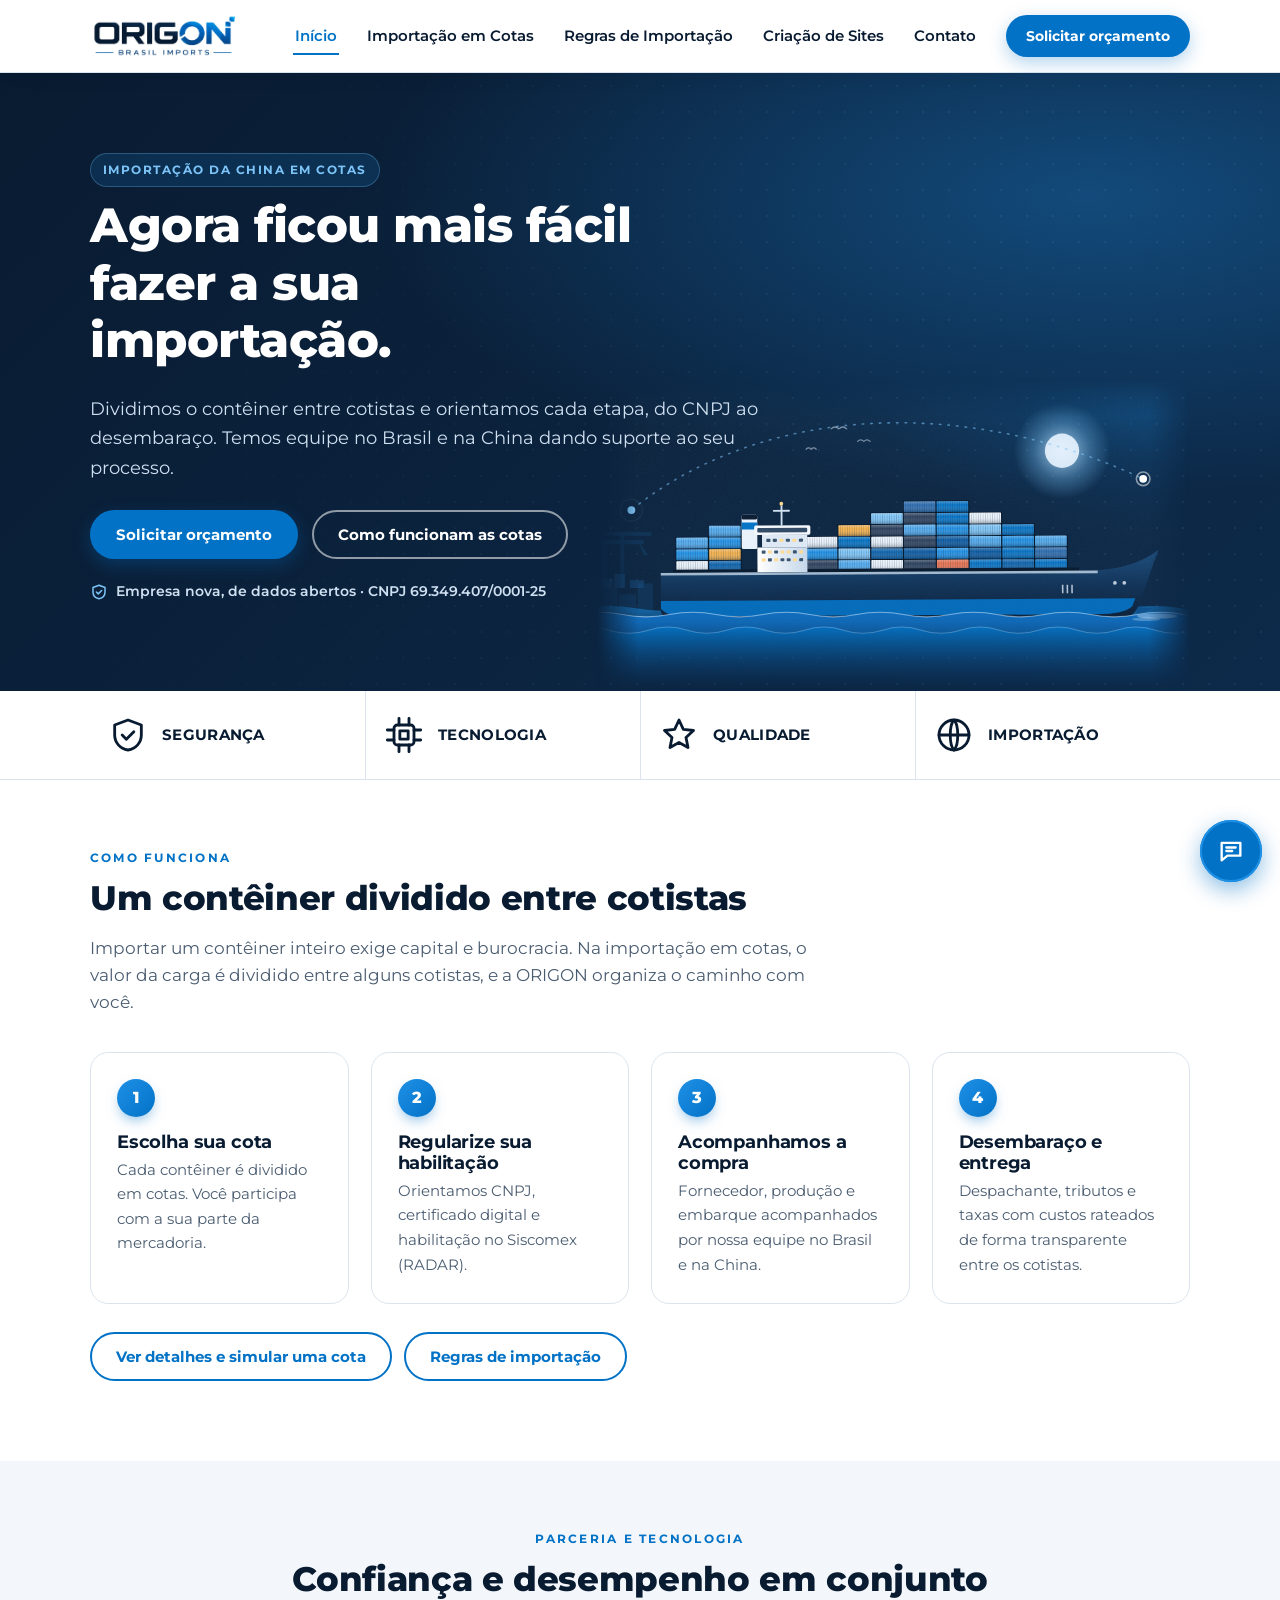
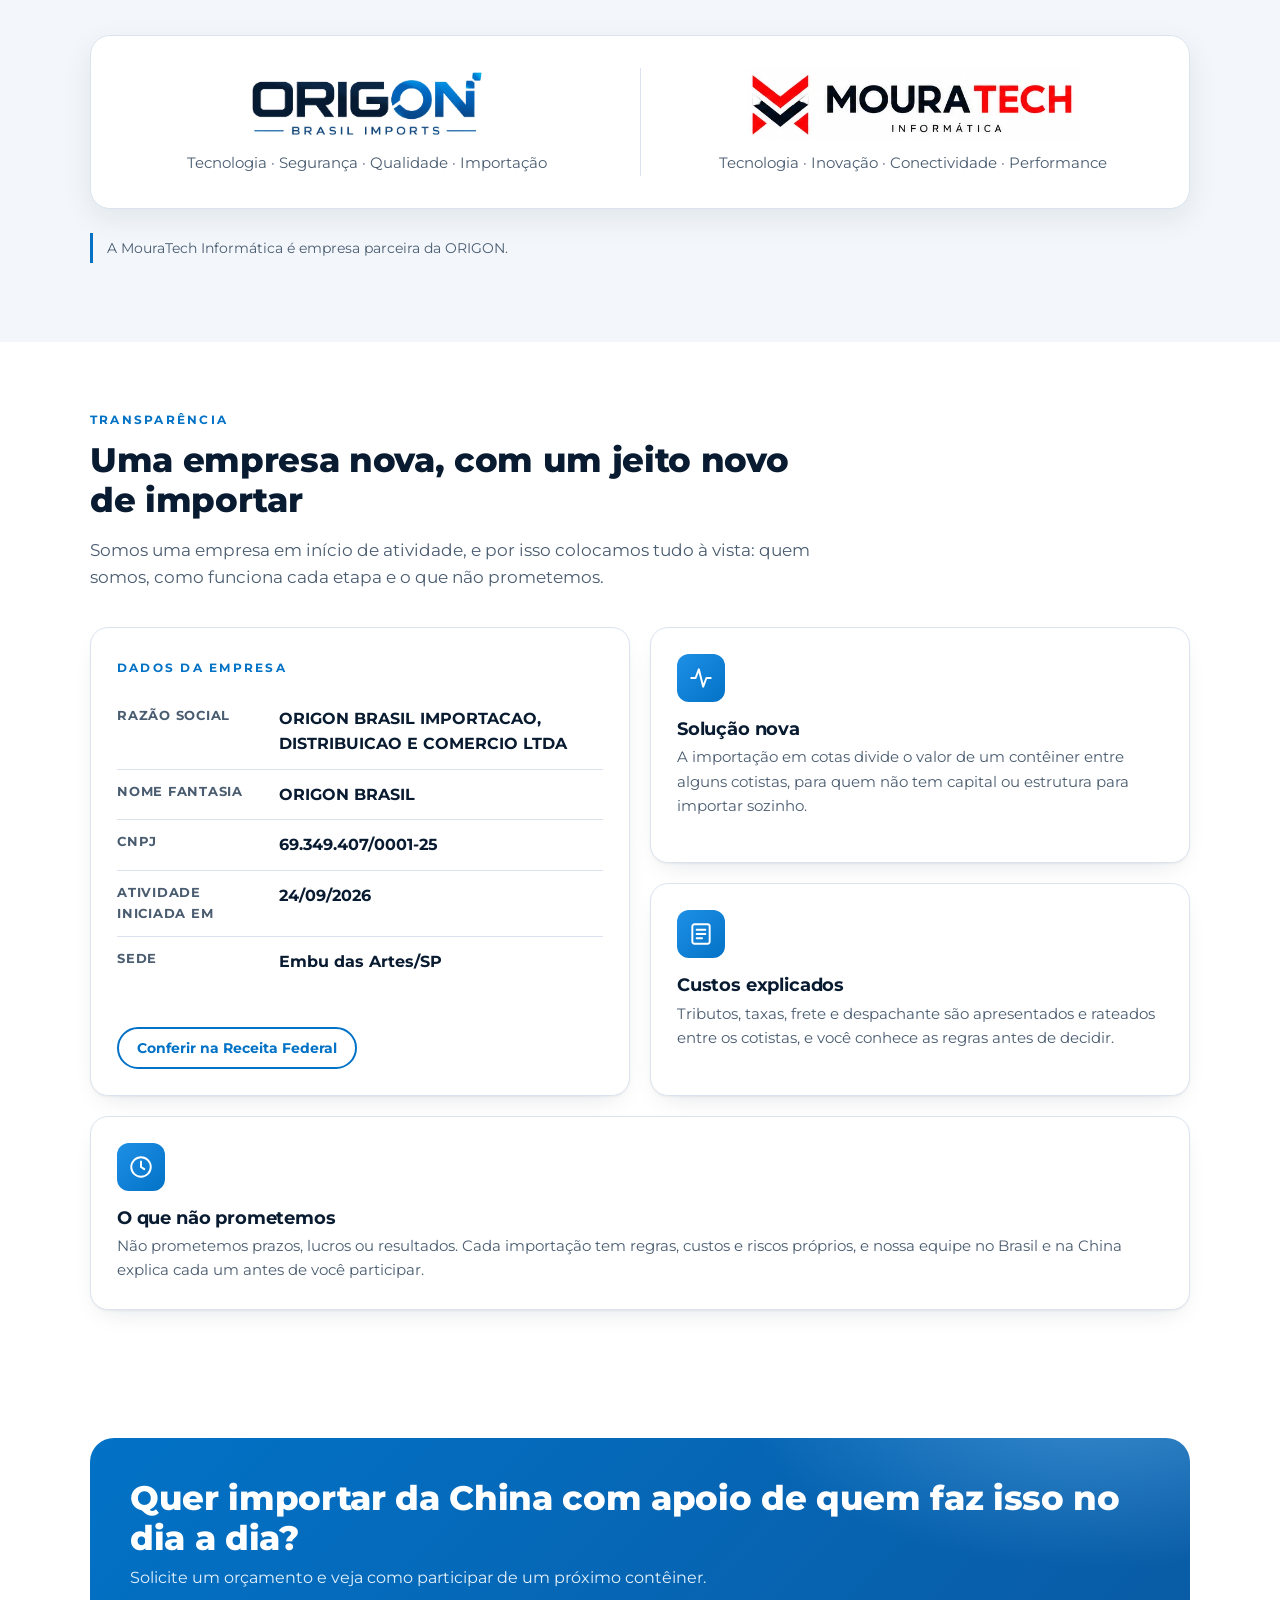
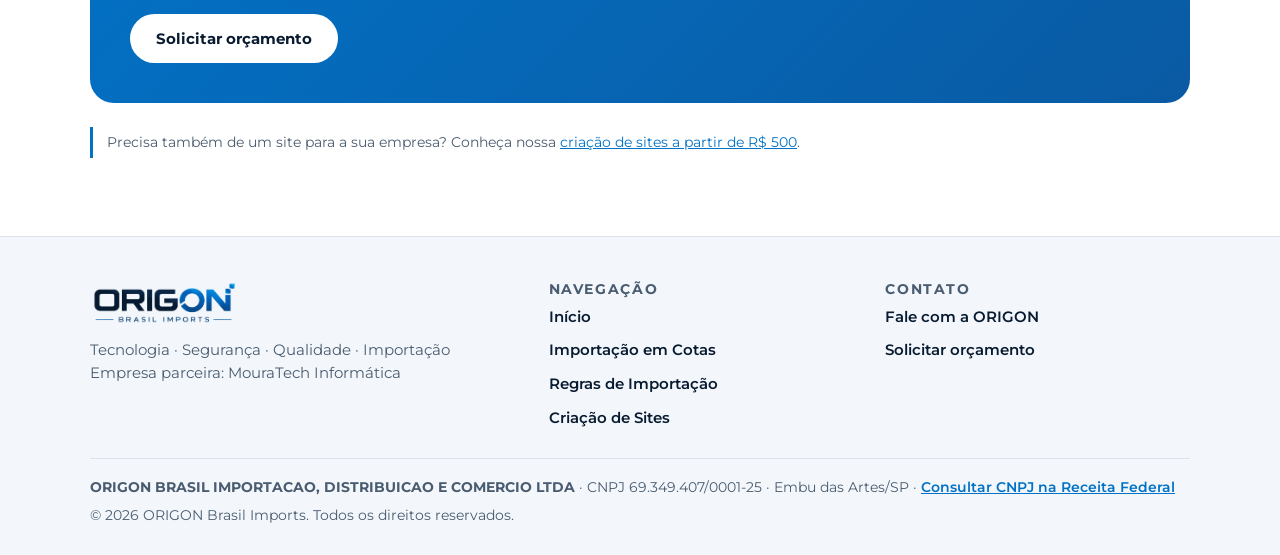
==== index.html @ 88c4012b "Publica copia estatica do site para teste (noindex) Co-Authored-By: Claude Sonnet 5.5 <noreply@anthr" ====
<!doctype html>
<html lang="pt-BR">
<head>
  <meta charset="utf-8">
  <meta name="viewport" content="width=device-width, initial-scale=1">
  <meta name="robots" content="noindex, nofollow">
  <title>ORIGON Brasil Imports</title>
  <meta name="description" content="Importe da China em cotas com a ORIGON: dividimos o contêiner entre cotistas e orientamos cada etapa, do CNPJ ao desembaraço.">
  <meta name="theme-color" content="#091b31">
  <link rel="icon" type="image/png" href="assets/favicon-origon.png">
  <link rel="preconnect" href="https://fonts.googleapis.com">
  <link rel="preconnect" href="https://fonts.gstatic.com" crossorigin>
  <link href="https://fonts.googleapis.com/css2?family=Montserrat:wght@400;500;600;700;800&display=swap" rel="stylesheet">
  <link rel="stylesheet" href="css/style.css">
  <link rel="stylesheet" href="css/importacao.css?v=4">
</head>
<body>
  <a class="skip-link" href="#conteudo">Ir para o conteúdo</a>

  <header class="site-header">
    <div class="container header-inner">
      <a class="brand" href="index.html" aria-label="ORIGON Brasil Imports - página inicial">
        <img src="assets/logo-origon.png" alt="ORIGON Brasil Imports" width="150" height="44">
      </a>
      <button class="nav-toggle" type="button" aria-controls="menu" aria-expanded="false" aria-label="Abrir menu">
        <svg width="22" height="22" viewBox="0 0 24 24" fill="none" stroke="currentColor" stroke-width="2" stroke-linecap="round" aria-hidden="true"><path d="M4 7h16M4 12h16M4 17h16"/></svg>
      </button>
      <nav class="nav" id="menu" aria-label="Principal">
        <ul>
          <li><a class="nav-link" href="index.html" aria-current="page">Início</a></li>
          <li><a class="nav-link" href="importacao-em-cotas.html">Importação em Cotas</a></li>
          <li><a class="nav-link" href="regras-de-importacao.html">Regras de Importação</a></li>
          <li><a class="nav-link" href="criacao-de-sites.html">Criação de Sites</a></li>
          <li><a class="nav-link" href="contato.html">Contato</a></li>
        </ul>
        <a class="btn btn--primary btn--sm" href="contato.html" data-quote>Solicitar orçamento</a>
      </nav>
    </div>
  </header>

  <main id="conteudo">
    <section class="hero">
      <div class="container">
        <span class="eyebrow">Importação da China em cotas</span>
        <h1>Agora ficou mais fácil fazer a sua importação.</h1>
        <p class="lead">Dividimos o contêiner entre cotistas e orientamos cada etapa, do CNPJ ao desembaraço. Temos equipe no Brasil e na China dando suporte ao seu processo.</p>
        <div class="hero-actions">
          <a class="btn btn--primary" href="contato.html" data-quote>Solicitar orçamento</a>
          <a class="btn btn--ghost" href="importacao-em-cotas.html">Como funcionam as cotas</a>
        </div>
        <p class="hero-trust"><svg viewBox="0 0 24 24" fill="none" stroke="currentColor" stroke-width="2" stroke-linecap="round" stroke-linejoin="round" aria-hidden="true"><path d="M12 3l8 3v6c0 4.5-3.2 8.2-8 9-4.8-.8-8-4.5-8-9V6l8-3z"/><path d="M8.5 12l2.5 2.5L15.5 10"/></svg>Empresa nova, de dados abertos · CNPJ 69.349.407/0001-25</p>
        <img class="hero-art" src="assets/navio-conteineres.svg?v=2" alt="" width="760" height="400" aria-hidden="true">
      </div>
    </section>

    <section class="pillars" aria-label="Valores da ORIGON">
      <div class="container pillars-grid">
        <div class="pillar">
          <svg viewBox="0 0 24 24" fill="none" stroke="currentColor" stroke-width="1.7" stroke-linecap="round" stroke-linejoin="round" aria-hidden="true"><path d="M12 3l8 3v6c0 4.5-3.2 8.2-8 9-4.8-.8-8-4.5-8-9V6l8-3z"/><path d="M8.5 12l2.5 2.5L15.5 10"/></svg>
          <span>Segurança</span>
        </div>
        <div class="pillar">
          <svg viewBox="0 0 24 24" fill="none" stroke="currentColor" stroke-width="1.7" stroke-linecap="round" stroke-linejoin="round" aria-hidden="true"><rect x="6" y="6" width="12" height="12" rx="2"/><rect x="9.5" y="9.5" width="5" height="5"/><path d="M9 2v4M15 2v4M9 18v4M15 18v4M2 9h4M2 15h4M18 9h4M18 15h4"/></svg>
          <span>Tecnologia</span>
        </div>
        <div class="pillar">
          <svg viewBox="0 0 24 24" fill="none" stroke="currentColor" stroke-width="1.7" stroke-linecap="round" stroke-linejoin="round" aria-hidden="true"><path d="M12 3l2.6 5.6 6.1.7-4.5 4.2 1.2 6L12 16.5 6.6 19.5l1.2-6L3.3 9.3l6.1-.7L12 3z"/></svg>
          <span>Qualidade</span>
        </div>
        <div class="pillar">
          <svg viewBox="0 0 24 24" fill="none" stroke="currentColor" stroke-width="1.7" stroke-linecap="round" stroke-linejoin="round" aria-hidden="true"><circle cx="12" cy="12" r="9"/><path d="M3 12h18M12 3c3 3 3 15 0 18M12 3c-3 3-3 15 0 18"/></svg>
          <span>Importação</span>
        </div>
      </div>
    </section>

    <section class="section">
      <div class="container">
        <div class="section-head">
          <span class="eyebrow">Como funciona</span>
          <h2>Um contêiner dividido entre cotistas</h2>
          <p>Importar um contêiner inteiro exige capital e burocracia. Na importação em cotas, o valor da carga é dividido entre alguns cotistas, e a ORIGON organiza o caminho com você.</p>
        </div>
        <ol class="steps steps--auto">
          <li><h3>Escolha sua cota</h3><p>Cada contêiner é dividido em cotas. Você participa com a sua parte da mercadoria.</p></li>
          <li><h3>Regularize sua habilitação</h3><p>Orientamos CNPJ, certificado digital e habilitação no Siscomex (RADAR).</p></li>
          <li><h3>Acompanhamos a compra</h3><p>Fornecedor, produção e embarque acompanhados por nossa equipe no Brasil e na China.</p></li>
          <li><h3>Desembaraço e entrega</h3><p>Despachante, tributos e taxas com custos rateados de forma transparente entre os cotistas.</p></li>
        </ol>
        <p style="margin-top:28px"><a class="btn btn--outline" href="importacao-em-cotas.html">Ver detalhes e simular uma cota</a>
          <a class="btn btn--outline" href="regras-de-importacao.html" style="margin-left:8px">Regras de importação</a></p>
      </div>
    </section>

    <section class="section section--soft">
      <div class="container">
        <div class="section-head center">
          <span class="eyebrow">Parceria e tecnologia</span>
          <h2>Confiança e desempenho em conjunto</h2>
        </div>
        <div class="partner">
          <div class="partner-col">
            <img src="assets/logo-origon.png" alt="ORIGON Brasil Imports" width="220" height="65">
            <p>Tecnologia · Segurança · Qualidade · Importação</p>
          </div>
          <div class="partner-sep" aria-hidden="true"></div>
          <div class="partner-col">
            <img src="assets/logo-mouratech.png" alt="MouraTech Informática" width="332" height="72">
            <p>Tecnologia · Inovação · Conectividade · Performance</p>
          </div>
        </div>
        <p class="note">A MouraTech Informática é empresa parceira da ORIGON.</p>
      </div>
    </section>

    <section class="section" id="transparencia">
      <div class="container">
        <div class="section-head">
          <span class="eyebrow">Transparência</span>
          <h2>Uma empresa nova, com um jeito novo de importar</h2>
          <p>Somos uma empresa em início de atividade, e por isso colocamos tudo à vista: quem somos, como funciona cada etapa e o que não prometemos.</p>
        </div>
        <div class="bento">
          <article class="card bento-main">
            <span class="eyebrow">Dados da empresa</span>
            <dl class="dados">
              <div><dt>Razão social</dt><dd>ORIGON BRASIL IMPORTACAO, DISTRIBUICAO E COMERCIO LTDA</dd></div>
              <div><dt>Nome fantasia</dt><dd>ORIGON BRASIL</dd></div>
              <div><dt>CNPJ</dt><dd>69.349.407/0001-25</dd></div>
              <div><dt>Atividade iniciada em</dt><dd>24/09/2026</dd></div>
              <div><dt>Sede</dt><dd>Embu das Artes/SP</dd></div>
            </dl>
            <a class="btn btn--outline btn--sm" href="https://solucoes.receita.fazenda.gov.br/servicos/cnpjreva/cnpjreva_solicitacao.asp" target="_blank" rel="noopener">Conferir na Receita Federal</a>
          </article>
          <article class="card">
            <div class="icon"><svg viewBox="0 0 24 24" fill="none" stroke="currentColor" stroke-width="1.8" stroke-linecap="round" stroke-linejoin="round" aria-hidden="true"><path d="M3 12h4l3-8 4 16 3-8h4"/></svg></div>
            <h3>Solução nova</h3>
            <p>A importação em cotas divide o valor de um contêiner entre alguns cotistas, para quem não tem capital ou estrutura para importar sozinho.</p>
          </article>
          <article class="card">
            <div class="icon"><svg viewBox="0 0 24 24" fill="none" stroke="currentColor" stroke-width="1.8" stroke-linecap="round" stroke-linejoin="round" aria-hidden="true"><rect x="4" y="3" width="16" height="18" rx="2"/><path d="M8 8h8M8 12h8M8 16h5"/></svg></div>
            <h3>Custos explicados</h3>
            <p>Tributos, taxas, frete e despachante são apresentados e rateados entre os cotistas, e você conhece as regras antes de decidir.</p>
          </article>
          <article class="card bento-wide">
            <div class="icon"><svg viewBox="0 0 24 24" fill="none" stroke="currentColor" stroke-width="1.8" stroke-linecap="round" stroke-linejoin="round" aria-hidden="true"><circle cx="12" cy="12" r="9"/><path d="M12 7v5l3 2"/></svg></div>
            <h3>O que não prometemos</h3>
            <p>Não prometemos prazos, lucros ou resultados. Cada importação tem regras, custos e riscos próprios, e nossa equipe no Brasil e na China explica cada um antes de você participar.</p>
          </article>
        </div>
      </div>
    </section>

    <section class="section">
      <div class="container">
        <div class="cta-band">
          <div>
            <h2>Quer importar da China com apoio de quem faz isso no dia a dia?</h2>
            <p>Solicite um orçamento e veja como participar de um próximo contêiner.</p>
          </div>
          <a class="btn btn--primary" href="contato.html" data-quote>Solicitar orçamento</a>
        </div>
        <p class="note">Precisa também de um site para a sua empresa? Conheça nossa <a href="criacao-de-sites.html">criação de sites a partir de R$ 500</a>.</p>
      </div>
    </section>
  </main>

  <a class="fab-orcamento" href="contato.html" data-quote aria-label="Solicitar orçamento">
    <span class="fab-rotulo">Solicitar orçamento</span>
    <span class="fab-icone" aria-hidden="true"><svg viewBox="0 0 24 24" fill="none" stroke="currentColor" stroke-width="2" stroke-linecap="round" stroke-linejoin="round"><path d="M4 5h16v11H9l-5 4V5z"/><path d="M8 9h8M8 12h5"/></svg></span>
  </a>

  <footer class="site-footer">
    <div class="container">
      <div class="footer-grid">
        <div>
          <img src="assets/logo-origon.png" alt="ORIGON Brasil Imports" width="150" height="44">
          <p>Tecnologia · Segurança · Qualidade · Importação</p>
          <p>Empresa parceira: MouraTech Informática</p>
        </div>
        <div>
          <h3>Navegação</h3>
          <ul>
            <li><a href="index.html">Início</a></li>
            <li><a href="importacao-em-cotas.html">Importação em Cotas</a></li>
            <li><a href="regras-de-importacao.html">Regras de Importação</a></li>
            <li><a href="criacao-de-sites.html">Criação de Sites</a></li>
          </ul>
        </div>
        <div>
          <h3>Contato</h3>
          <ul>
            <li><a href="contato.html">Fale com a ORIGON</a></li>
            <li><a href="contato.html" data-quote>Solicitar orçamento</a></li>
          </ul>
        </div>
      </div>
      <div class="footer-bottom">
        <p class="legal"><strong>ORIGON BRASIL IMPORTACAO, DISTRIBUICAO E COMERCIO LTDA</strong> · CNPJ 69.349.407/0001-25 · Embu das Artes/SP · <a href="https://solucoes.receita.fazenda.gov.br/servicos/cnpjreva/cnpjreva_solicitacao.asp" target="_blank" rel="noopener">Consultar CNPJ na Receita Federal</a></p>
        <p>© 2026 ORIGON Brasil Imports. Todos os direitos reservados.</p>
      </div>
    </div>
  </footer>

  <script src="js/config.js"></script>
  <script src="js/main.js?v=3"></script>
</body>
</html>
---- css/style.css ----
/* ORIGON Brasil Imports - estilos do site institucional
   Cores medidas no logo oficial: navy #091B31, azul #0272C6. */
:root {
  --navy: #091b31;
  --navy-2: #0d2a4a;
  --blue: #0272c6;
  --blue-light: #1e90e6;
  --sky: #7cc4f7;
  --ink: #12243a;
  --muted: #4a5c70;
  --line: #dbe4ee;
  --bg: #ffffff;
  --bg-soft: #f3f7fb;
  --radius: 14px;
  --shadow: 0 10px 30px rgba(9, 27, 49, 0.08);
  --font: "Montserrat", "Segoe UI", system-ui, -apple-system, Arial, sans-serif;
  --gutter: 20px;
}

*, *::before, *::after { box-sizing: border-box; }
html { scroll-behavior: smooth; }
body {
  margin: 0;
  font-family: var(--font);
  color: var(--ink);
  background: var(--bg);
  line-height: 1.6;
  -webkit-font-smoothing: antialiased;
}
img, svg { max-width: 100%; display: block; }
a { color: var(--blue); }
h1, h2, h3 { line-height: 1.2; margin: 0 0 .5em; color: var(--navy); letter-spacing: -0.01em; }
h1 { font-size: clamp(1.9rem, 5vw, 3rem); font-weight: 800; }
h2 { font-size: clamp(1.5rem, 3.4vw, 2.1rem); font-weight: 800; }
h3 { font-size: 1.1rem; font-weight: 700; }
p { margin: 0 0 1em; }

.container { width: 100%; max-width: 1140px; margin: 0 auto; padding: 0 var(--gutter); }
.section { padding: 64px 0; }
.section--soft { background: var(--bg-soft); }
.section-head { max-width: 720px; margin-bottom: 36px; }
.section-head p { color: var(--muted); font-size: 1.05rem; }
.eyebrow {
  display: inline-block; font-size: .78rem; font-weight: 700; letter-spacing: .18em;
  text-transform: uppercase; color: var(--blue); margin-bottom: 10px;
}

.skip-link {
  position: absolute; left: -999px; top: 8px; background: var(--navy); color: #fff;
  padding: 10px 16px; border-radius: 8px; z-index: 100;
}
.skip-link:focus { left: 8px; }
:focus-visible { outline: 3px solid var(--blue-light); outline-offset: 3px; border-radius: 4px; }

/* ---------- Cabeçalho ---------- */
.site-header {
  position: sticky; top: 0; z-index: 50; background: rgba(255,255,255,.96);
  backdrop-filter: blur(8px); border-bottom: 1px solid var(--line);
}
.header-inner { display: flex; align-items: center; justify-content: space-between; gap: 16px; min-height: 72px; }
.brand img { height: 44px; width: auto; }
.nav { display: flex; align-items: center; gap: 28px; }
.nav ul { display: flex; gap: 26px; list-style: none; margin: 0; padding: 0; }
.nav a.nav-link {
  text-decoration: none; color: var(--navy); font-weight: 600; font-size: .95rem;
  padding: 8px 2px; border-bottom: 2px solid transparent;
}
.nav a.nav-link:hover { color: var(--blue); }
.nav a.nav-link[aria-current="page"] { color: var(--blue); border-bottom-color: var(--blue); }
.nav-toggle {
  display: none; background: none; border: 1px solid var(--line); border-radius: 10px;
  width: 44px; height: 44px; cursor: pointer; color: var(--navy);
  align-items: center; justify-content: center;
}

/* ---------- Botões ---------- */
.btn {
  display: inline-flex; align-items: center; justify-content: center; gap: 8px;
  font: 700 .95rem var(--font); text-decoration: none; cursor: pointer;
  padding: 13px 24px; border-radius: 999px; border: 2px solid transparent;
  transition: transform .15s ease, background .15s ease, box-shadow .15s ease;
}
.btn:hover { transform: translateY(-1px); }
.btn--primary { background: var(--blue); color: #fff; box-shadow: 0 6px 18px rgba(2,114,198,.3); }
.btn--primary:hover { background: #0463ad; }
.btn--ghost { border-color: rgba(255,255,255,.55); color: #fff; background: transparent; }
.btn--ghost:hover { background: rgba(255,255,255,.1); }
.btn--outline { border-color: var(--blue); color: var(--blue); background: #fff; }
.btn--outline:hover { background: var(--bg-soft); }
.btn--sm { padding: 10px 18px; font-size: .88rem; }

/* ---------- Hero ---------- */
.hero {
  position: relative; overflow: hidden; color: #fff;
  background: radial-gradient(1200px 500px at 85% 20%, rgba(30,144,230,.35), transparent 60%),
              linear-gradient(135deg, var(--navy) 0%, var(--navy-2) 100%);
}
.hero .container { position: relative; z-index: 1; padding-top: 80px; padding-bottom: 88px; }
.hero h1 { color: #fff; max-width: 17ch; }
.hero p.lead { color: #cfe0f1; font-size: 1.15rem; max-width: 56ch; }
.hero .eyebrow { color: var(--sky); }
.hero-actions { display: flex; flex-wrap: wrap; gap: 14px; margin-top: 28px; }
.hero-squares { position: absolute; right: 4%; top: 50%; transform: translateY(-50%); width: 300px; height: 300px; pointer-events: none; }
.hero-squares span {
  position: absolute; border-radius: 14px;
  background: linear-gradient(135deg, var(--blue-light), var(--blue)); opacity: .9;
}
.hero-squares span:nth-child(1) { width: 140px; height: 140px; right: 0; top: 10px; opacity: .95; }
.hero-squares span:nth-child(2) { width: 84px; height: 84px; right: 156px; top: 120px; opacity: .6; }
.hero-squares span:nth-child(3) { width: 56px; height: 56px; right: 40px; top: 170px; opacity: .4; }
.hero-squares span:nth-child(4) { width: 36px; height: 36px; right: 190px; top: 40px; opacity: .3; }

.hero--page .container { padding-top: 64px; padding-bottom: 68px; }
.price-badge {
  display: inline-block; margin-top: 22px; padding: 10px 20px; border-radius: 999px;
  background: rgba(255,255,255,.1); border: 1px solid rgba(255,255,255,.3);
  font-weight: 700; font-size: 1.05rem; color: #fff;
}
.price-badge strong { color: var(--sky); font-size: 1.25rem; }

/* ---------- Pilares ---------- */
.pillars { background: #fff; border-bottom: 1px solid var(--line); }
.pillars-grid { display: grid; grid-template-columns: repeat(4, 1fr); gap: 0; }
.pillar { display: flex; align-items: center; gap: 14px; padding: 24px 18px; border-left: 1px solid var(--line); font-weight: 700; color: var(--navy); line-height: 1.25; font-size: .95rem; text-transform: uppercase; letter-spacing: .02em; }
.pillar:first-child { border-left: 0; }
.pillar svg { width: 40px; height: 40px; flex: none; color: var(--navy); }

/* ---------- Cards ---------- */
.grid { display: grid; gap: 22px; }
.grid--4 { grid-template-columns: repeat(4, 1fr); }
.grid--3 { grid-template-columns: repeat(3, 1fr); }
.grid--2 { grid-template-columns: repeat(2, 1fr); }
.card {
  background: #fff; border: 1px solid var(--line); border-radius: var(--radius);
  padding: 26px; box-shadow: var(--shadow);
}
.card .icon {
  width: 48px; height: 48px; border-radius: 12px; margin-bottom: 16px;
  background: linear-gradient(135deg, var(--blue-light), var(--blue)); color: #fff;
  display: flex; align-items: center; justify-content: center;
}
.card .icon svg { width: 26px; height: 26px; }
.card p { color: var(--muted); margin: 0; font-size: .96rem; }
.card .btn { margin-top: 18px; }

.checklist { list-style: none; margin: 0; padding: 0; display: grid; gap: 14px; }
.checklist li { display: flex; gap: 12px; align-items: flex-start; }
.checklist svg { width: 22px; height: 22px; flex: none; color: var(--blue); margin-top: 2px; }

.split { display: grid; grid-template-columns: 1.1fr .9fr; gap: 40px; align-items: start; }
.panel {
  background: var(--navy); color: #dbe8f5; border-radius: var(--radius); padding: 32px;
}
.panel h3 { color: #fff; font-size: 1.25rem; }
.panel p { color: #cfe0f1; }
.panel .btn { margin-top: 8px; }

.steps { counter-reset: step; list-style: none; margin: 0; padding: 0; display: grid; grid-template-columns: repeat(3, 1fr); gap: 22px; }
.steps li { counter-increment: step; background: #fff; border: 1px solid var(--line); border-radius: var(--radius); padding: 26px; }
.steps li::before {
  content: counter(step); display: flex; align-items: center; justify-content: center;
  width: 38px; height: 38px; border-radius: 50%; background: var(--blue); color: #fff; font-weight: 800; margin-bottom: 14px;
}
.steps p { color: var(--muted); margin: 0; font-size: .96rem; }

.note { font-size: .88rem; color: var(--muted); border-left: 3px solid var(--blue); padding: 4px 0 4px 14px; margin-top: 24px; }

/* ---------- Faixa de chamada ---------- */
.cta-band {
  background: linear-gradient(135deg, var(--blue) 0%, #0a5aa3 100%); color: #fff; border-radius: 20px;
  padding: 40px; display: flex; align-items: center; justify-content: space-between; gap: 24px; flex-wrap: wrap;
}
.cta-band h2 { color: #fff; margin: 0 0 6px; }
.cta-band p { margin: 0; color: #e4f1fb; }
.cta-band .btn--primary { background: #fff; color: var(--navy); box-shadow: none; }
.cta-band .btn--primary:hover { background: #eaf3fb; }

/* ---------- Contato ---------- */
.contact-card { display: flex; gap: 16px; align-items: flex-start; }
.contact-card .icon { margin: 0; flex: none; }
.contact-card a { font-weight: 700; word-break: break-word; }
.contact-card [data-empty] { color: var(--muted); font-style: italic; }

/* ---------- Rodapé ---------- */
.site-footer { background: var(--bg-soft); border-top: 1px solid var(--line); padding: 44px 0 28px; }
.footer-grid { display: grid; grid-template-columns: 1.4fr 1fr 1fr; gap: 32px; }
.footer-grid img { height: 44px; width: auto; margin-bottom: 14px; }
.footer-grid h3 { font-size: .85rem; letter-spacing: .12em; text-transform: uppercase; color: var(--muted); }
.footer-grid ul { list-style: none; margin: 0; padding: 0; display: grid; gap: 8px; }
.footer-grid a { color: var(--navy); text-decoration: none; font-weight: 600; font-size: .95rem; }
.footer-grid a:hover { color: var(--blue); }
.footer-grid p { color: var(--muted); font-size: .92rem; margin: 0; }
.footer-bottom { border-top: 1px solid var(--line); margin-top: 28px; padding-top: 18px; font-size: .85rem; color: var(--muted); }

/* ---------- Responsivo ---------- */
@media (max-width: 960px) {
  .grid--4 { grid-template-columns: repeat(2, 1fr); }
  .grid--3 { grid-template-columns: repeat(2, 1fr); }
  .split { grid-template-columns: 1fr; }
  .steps { grid-template-columns: 1fr; }
  .pillars-grid { grid-template-columns: repeat(2, 1fr); }
  .pillar:nth-child(3) { border-left: 0; }
  .pillar:nth-child(n+3) { border-top: 1px solid var(--line); }
  .hero-squares { opacity: .35; right: -60px; }
  .footer-grid { grid-template-columns: 1fr 1fr; }
  .footer-grid > :first-child { grid-column: 1 / -1; }
}

@media (max-width: 1080px) {
  .nav-toggle { display: inline-flex; }
  .nav {
    position: absolute; left: 0; right: 0; top: 100%; background: #fff; border-bottom: 1px solid var(--line);
    padding: 12px var(--gutter) 22px; flex-direction: column; align-items: stretch; gap: 14px; display: none;
    box-shadow: 0 14px 24px rgba(9,27,49,.08);
  }
  .nav.is-open { display: flex; }
  .nav ul { flex-direction: column; gap: 0; }
  .nav a.nav-link { display: block; padding: 14px 2px; border-bottom: 1px solid var(--line); }
  .nav a.nav-link[aria-current="page"] { border-bottom-color: var(--line); }
  .nav .btn { width: 100%; }
}

@media (max-width: 560px) {
  :root { --gutter: 16px; }
  .section { padding: 48px 0; }
  .grid--4, .grid--3, .grid--2 { grid-template-columns: 1fr; }
  .pillars-grid { grid-template-columns: 1fr; }
  .pillar { border-left: 0; border-top: 1px solid var(--line); padding: 16px 4px; }
  .pillar:first-child { border-top: 0; }
  .hero .container { padding-top: 52px; padding-bottom: 56px; }
  .hero-squares { display: none; }
  .hero-actions .btn { width: 100%; }
  .cta-band { padding: 28px 22px; }
  .cta-band .btn { width: 100%; }
  .footer-grid { grid-template-columns: 1fr; }
  .brand img { height: 38px; }
}

@media (prefers-reduced-motion: reduce) {
  html { scroll-behavior: auto; }
  .btn { transition: none; }
}
---- css/importacao.css ----
/* Complementos do site: ilustração marítima, botão pulsante, parceria, simulador e regras */

/* ---------- Ilustração do hero (navio com contêineres) ---------- */
.hero-art { position: absolute; right: var(--gutter); bottom: 0; width: min(560px, 48%); height: auto; pointer-events: none; }
.hero .container { min-height: 400px; }
.hero--page .container { min-height: 300px; }
.hero-art--sm { width: min(440px, 40%); }
@media (max-width: 960px) {
  .hero-art, .hero-art--sm { position: static; display: block; width: min(440px, 100%); margin: 28px auto -28px; }
  .hero .container { min-height: 0; }
  .hero--page .container { padding-bottom: 40px; }
}

/* ---------- Botão flutuante pulsante ---------- */
.fab-orcamento { position: fixed; right: 18px; bottom: 18px; z-index: 60; display: flex; align-items: center; gap: 10px; text-decoration: none; }
.fab-icone { position: relative; width: 62px; height: 62px; border-radius: 50%; background: var(--blue); color: #fff; display: flex; align-items: center; justify-content: center; box-shadow: 0 8px 22px rgba(2,114,198,.45); }
.fab-icone svg { width: 28px; height: 28px; }
.fab-icone { animation: fab-respira 3.6s ease-in-out infinite; }
.fab-icone::before { content: ""; position: absolute; inset: 0; border-radius: 50%; border: 2px solid var(--blue-light); animation: fab-pulso 3.6s ease-out infinite; }
@keyframes fab-pulso { 0% { transform: scale(1); opacity: .5; } 70%, 100% { transform: scale(1.5); opacity: 0; } }
@keyframes fab-respira { 0%, 100% { transform: scale(1); } 50% { transform: scale(1.045); } }
.fab-rotulo { order: -1; background: var(--navy); color: #fff; font-weight: 700; font-size: .85rem; padding: 9px 14px; border-radius: 999px; opacity: 0; transform: translateX(8px); transition: opacity .2s, transform .2s; pointer-events: none; white-space: nowrap; }
.fab-orcamento:hover .fab-rotulo, .fab-orcamento:focus-visible .fab-rotulo { opacity: 1; transform: none; }
.fab-orcamento:hover .fab-icone { background: #0a5aa3; }
@media (max-width: 560px) { .fab-rotulo { display: none; } .fab-orcamento { right: 14px; bottom: 14px; } }
@media (prefers-reduced-motion: reduce) { .fab-icone, .fab-icone::before { animation: none; } .fab-icone::before { opacity: 0; } }

/* ---------- Parceria ---------- */
.center { text-align: center; margin-left: auto; margin-right: auto; }
.partner { display: grid; grid-template-columns: 1fr auto 1fr; gap: 28px; align-items: center; background: #fff; border: 1px solid var(--line); border-radius: 20px; padding: 32px; box-shadow: var(--shadow); }
.partner-col { text-align: center; }
.partner-col img { height: 72px; width: auto; margin: 0 auto 12px; }
.partner-col p { margin: 0; color: var(--muted); font-size: .92rem; }
.partner-sep { width: 1px; align-self: stretch; background: var(--line); }
@media (max-width: 760px) {
  .partner { grid-template-columns: 1fr; padding: 24px 18px; }
  .partner-sep { width: 100%; height: 1px; }
  .partner-col img { height: 60px; max-width: 100%; }
}

/* ---------- Passos e regras ---------- */
.steps--auto { grid-template-columns: repeat(auto-fit, minmax(250px, 1fr)); }
.steps--auto li h3 { margin-bottom: .35em; }
.etiqueta { display: inline-block; font-size: .72rem; font-weight: 700; letter-spacing: .08em; text-transform: uppercase; color: var(--blue); background: rgba(2,114,198,.1); padding: 3px 10px; border-radius: 999px; margin-bottom: 10px; }
.lista-simples { margin: 0; padding-left: 1.1em; color: var(--muted); font-size: .96rem; }
.lista-simples li { margin-bottom: 6px; }
.aviso { background: #fff8e6; border: 1px solid #f1dca0; color: #5a4300; border-radius: var(--radius); padding: 16px 18px; font-size: .92rem; }
.aviso strong { color: #3f2f00; }
.tabela-wrap { overflow-x: auto; }
.tabela { width: 100%; border-collapse: collapse; font-size: .95rem; background: #fff; border: 1px solid var(--line); border-radius: var(--radius); overflow: hidden; }
.tabela th, .tabela td { text-align: left; padding: 12px 14px; border-bottom: 1px solid var(--line); vertical-align: top; }
.tabela th { background: var(--bg-soft); color: var(--navy); font-size: .85rem; }
.tabela tr:last-child td { border-bottom: 0; }

/* ---------- Simulador de cotas ---------- */
.calc { display: grid; grid-template-columns: 1fr 1fr; gap: 28px; align-items: start; }
.calc-form { background: #fff; border: 1px solid var(--line); border-radius: 20px; padding: 28px; box-shadow: var(--shadow); }
.calc-form label { display: block; font-weight: 700; font-size: .9rem; margin: 14px 0 6px; color: var(--navy); }
.calc-form label:first-child { margin-top: 0; }
.calc-form input { width: 100%; padding: 12px 14px; border: 1px solid var(--line); border-radius: 10px; font: inherit; }
.calc-form input:focus { outline: 3px solid rgba(2,114,198,.3); border-color: var(--blue); }
.calc-form .dica { font-size: .82rem; color: var(--muted); margin-top: 4px; }
.calc-saida { background: var(--navy); color: #dbe8f5; border-radius: 20px; padding: 28px; }
.calc-saida .valor { font-size: clamp(1.8rem, 5vw, 2.6rem); font-weight: 800; color: #fff; line-height: 1.1; }
.calc-saida .rotulo { font-size: .82rem; letter-spacing: .1em; text-transform: uppercase; color: var(--sky); margin-bottom: 4px; }
.calc-saida .linha { margin-top: 18px; }
.calc-saida .nota { font-size: .85rem; color: #b8cde3; margin-top: 18px; border-top: 1px solid rgba(255,255,255,.15); padding-top: 14px; }
.calc-saida [data-erro] { color: #ffb4b4; }
@media (max-width: 860px) { .calc { grid-template-columns: 1fr; } }

/* ---------- FAQ ---------- */
.faq details { background: #fff; border: 1px solid var(--line); border-radius: var(--radius); padding: 0 18px; margin-bottom: 12px; }
.faq summary { cursor: pointer; font-weight: 700; color: var(--navy); padding: 16px 0; list-style: none; display: flex; justify-content: space-between; gap: 12px; }
.faq summary::after { content: "+"; font-size: 1.3rem; line-height: 1; color: var(--blue); }
.faq details[open] summary::after { content: "–"; }
.faq details p { color: var(--muted); margin: 0 0 16px; }

/* ---------- Refinamento visual (camada moderna; mesma identidade) ---------- */
.hero-art { width: min(660px, 52%); }
.hero-art--sm { width: min(500px, 42%); }
.hero::before {
  content: ""; position: absolute; inset: 0; pointer-events: none; opacity: .5;
  background-image: radial-gradient(rgba(124,196,247,.18) 1px, transparent 1.4px);
  background-size: 26px 26px;
  -webkit-mask-image: linear-gradient(100deg, transparent 8%, #000 70%);
          mask-image: linear-gradient(100deg, transparent 8%, #000 70%);
}
.hero .eyebrow {
  display: inline-block; padding: 6px 12px; border-radius: 999px;
  background: rgba(30,144,230,.16); border: 1px solid rgba(124,196,247,.28);
  letter-spacing: .12em;
}
.card, .steps li, .partner { transition: transform .25s ease, box-shadow .25s ease, border-color .25s ease; }
.card { border-radius: 18px; box-shadow: 0 1px 2px rgba(9,27,49,.05), 0 10px 28px -14px rgba(9,27,49,.18); }
.card:hover, .steps li:hover { transform: translateY(-4px); border-color: rgba(2,114,198,.35); box-shadow: 0 2px 4px rgba(9,27,49,.06), 0 22px 40px -18px rgba(2,114,198,.35); }
.steps li { border-radius: 18px; }
.steps li::before { box-shadow: 0 6px 14px -4px rgba(2,114,198,.55); background: linear-gradient(135deg, var(--blue-light), var(--blue)); }
.cta-band {
  position: relative; overflow: hidden; border-radius: 24px;
  background: radial-gradient(520px 260px at 92% -20%, rgba(124,196,247,.45), transparent 70%),
              linear-gradient(135deg, var(--blue) 0%, #0a5aa3 100%);
}
.cta-band > * { position: relative; }
.pillar { transition: background .2s ease; }
.pillar:hover { background: var(--bg-soft); }
@media (max-width: 960px) {
  .hero-art, .hero-art--sm { width: min(480px, 100%); }
}
@media (prefers-reduced-motion: reduce) {
  .card, .steps li, .partner { transition: none; }
  .card:hover, .steps li:hover { transform: none; }
}

/* ---------- Confiança, transparência e botões com pulso suave ---------- */
.hero-trust { display: flex; align-items: center; gap: 8px; margin: 22px 0 0; font-size: .85rem; font-weight: 600; color: #cfe0f1; }
.hero-trust svg { width: 18px; height: 18px; color: var(--sky); flex: none; }
.bento { display: grid; grid-template-columns: repeat(6, 1fr); gap: 20px; }
.bento > .card { grid-column: span 2; }
.bento > .bento-main { grid-column: span 3; grid-row: span 2; }
.bento > .bento-wide { grid-column: span 6; }
.bento > .card:nth-child(2), .bento > .card:nth-child(3) { grid-column: span 3; }
.bento h3 { margin-bottom: .35em; }
.dados { margin: 6px 0 22px; display: grid; gap: 0; }
.dados > div { display: grid; grid-template-columns: 150px 1fr; gap: 12px; padding: 12px 0; border-bottom: 1px solid var(--line); }
.dados > div:last-child { border-bottom: 0; }
.dados dt { font-size: .8rem; font-weight: 700; letter-spacing: .06em; text-transform: uppercase; color: var(--muted); }
.dados dd { margin: 0; font-weight: 700; color: var(--navy); overflow-wrap: anywhere; }
.footer-bottom .legal { margin: 0 0 6px; }
.footer-bottom .legal a { color: var(--blue); font-weight: 600; }
.footer-bottom p:last-child { margin: 0; }
.btn--whatsapp { background: #0f7a41; color: #fff; box-shadow: 0 6px 18px rgba(15,122,65,.3); }
.btn--whatsapp:hover { background: #0b6636; }
.btn--whatsapp[data-empty] { background: #e7edf3; color: var(--muted); box-shadow: none; font-style: normal; }
.pulse-soft { animation: pulso-suave 3.6s ease-in-out infinite; }
.btn--whatsapp.pulse-soft { --pulso: 15,122,65; }
.btn--primary.pulse-soft { --pulso: 2,114,198; }
.btn--whatsapp[data-empty].pulse-soft { animation: none; }
@keyframes pulso-suave { 0%, 100% { box-shadow: 0 6px 18px rgba(var(--pulso),.3), 0 0 0 0 rgba(var(--pulso),.35); } 50% { box-shadow: 0 6px 18px rgba(var(--pulso),.3), 0 0 0 9px rgba(var(--pulso),0); } }
.contact-card .btn { margin-top: 4px; }
.site-header { box-shadow: 0 1px 0 rgba(9,27,49,.04), 0 8px 24px -18px rgba(9,27,49,.35); }
.reveal { opacity: 0; transform: translateY(14px); transition: opacity .5s ease, transform .5s ease; }
.reveal.in { opacity: 1; transform: none; }
@media (max-width: 960px) {
  .bento { grid-template-columns: 1fr 1fr; }
  .bento > .card, .bento > .bento-main, .bento > .bento-wide, .bento > .card:nth-child(2), .bento > .card:nth-child(3) { grid-column: auto; grid-row: auto; }
  .bento > .bento-main, .bento > .bento-wide { grid-column: 1 / -1; }
}
@media (max-width: 560px) {
  .bento { grid-template-columns: 1fr; }
  .dados > div { grid-template-columns: 1fr; gap: 2px; }
}
@media (prefers-reduced-motion: reduce) {
  .pulse-soft { animation: none; }
  .reveal { opacity: 1; transform: none; transition: none; }
}
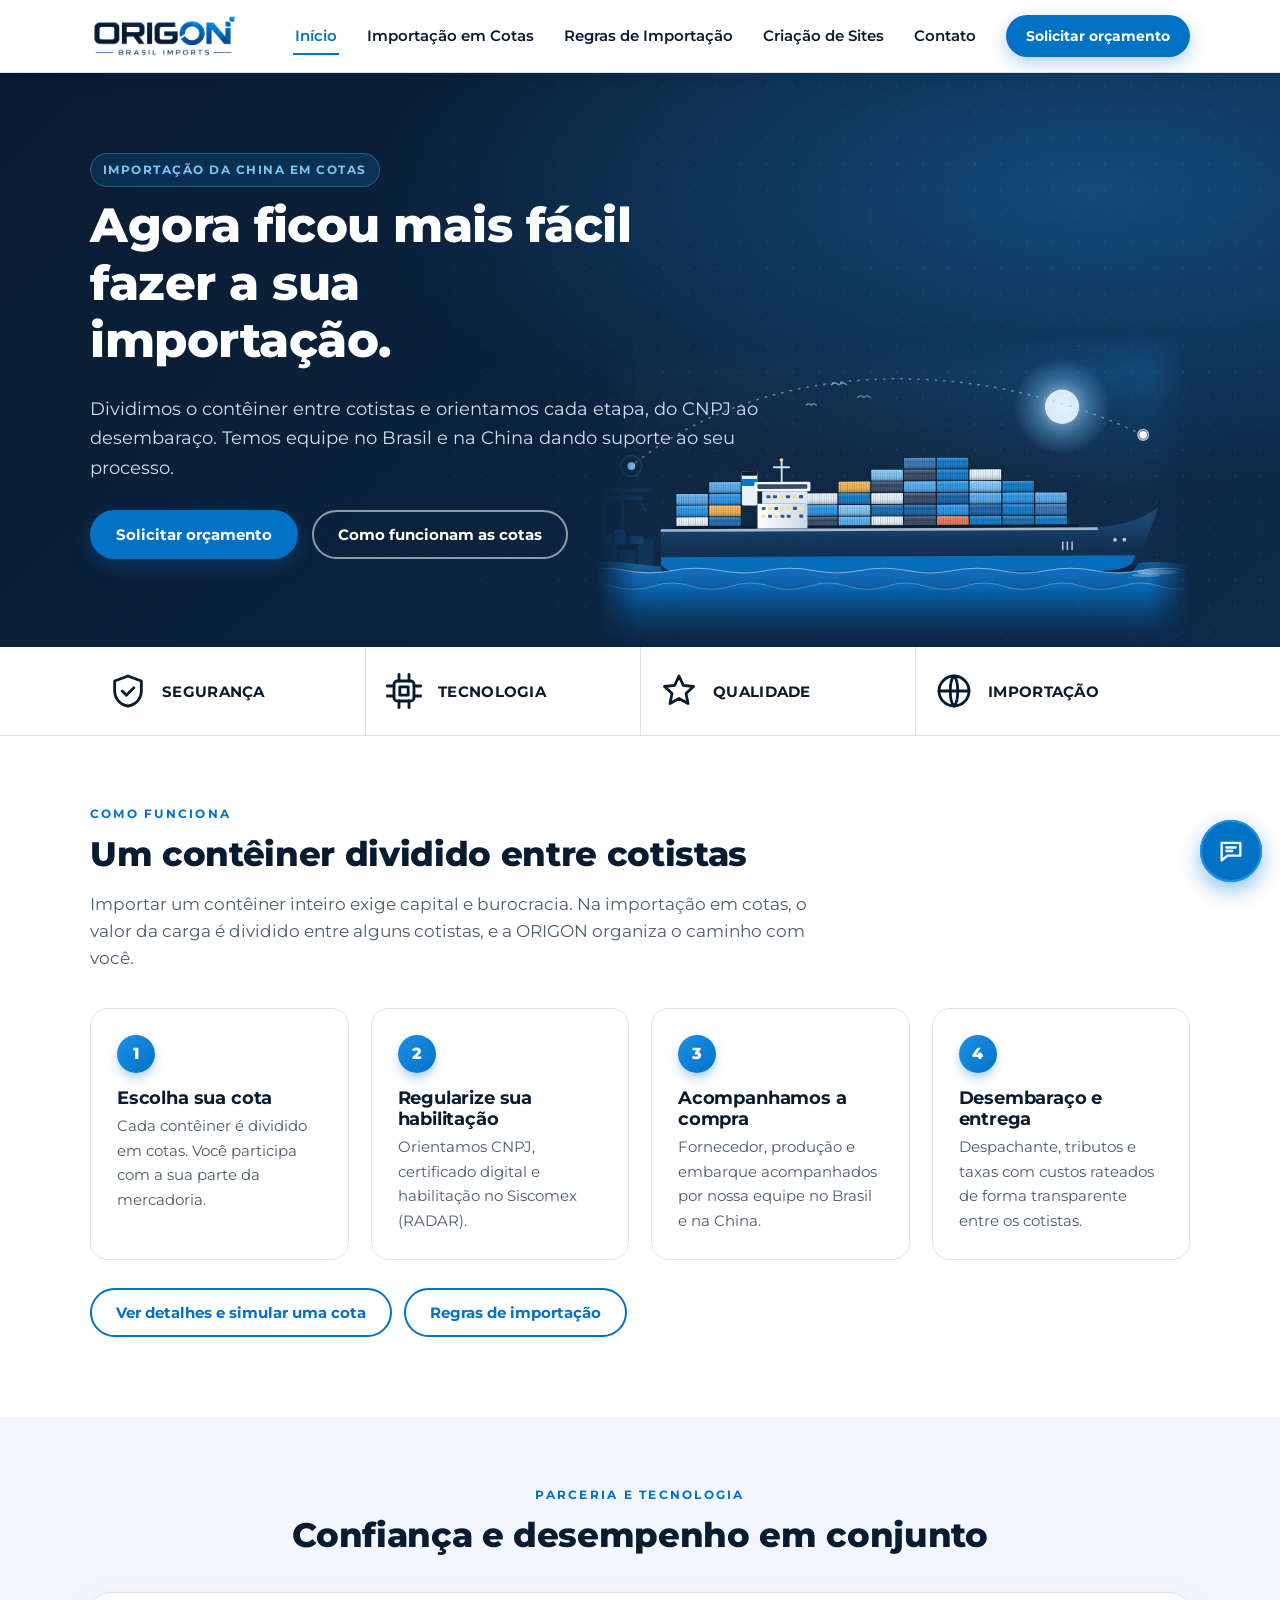
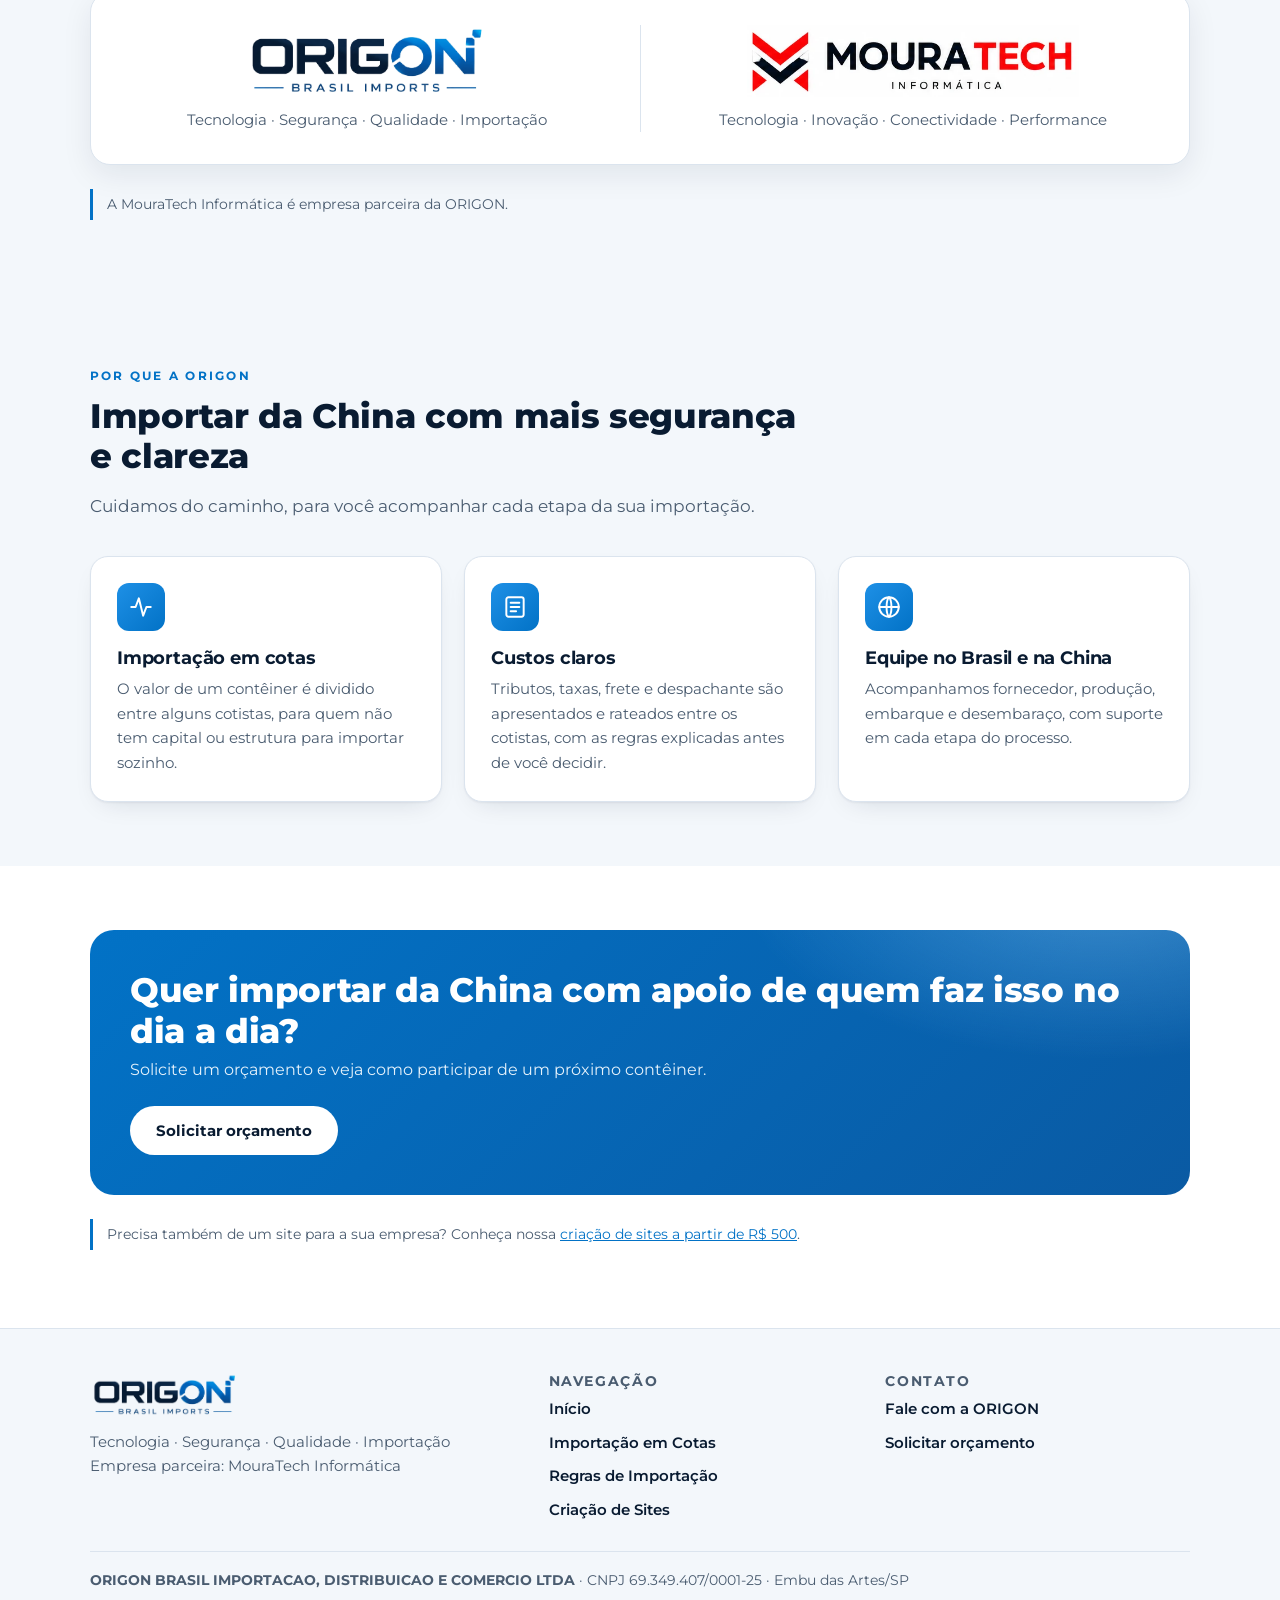
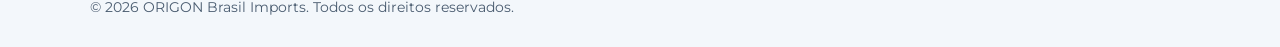
==== commit 6e84d2e0: "Remove secao de transparencia e usa rodape padrao com CNPJ Co-Authored-By: Claude Sonnet 5.5 <norepl" ====
--- a/index.html
+++ b/index.html
@@ -12,7 +12,7 @@
   <link rel="preconnect" href="https://fonts.gstatic.com" crossorigin>
   <link href="https://fonts.googleapis.com/css2?family=Montserrat:wght@400;500;600;700;800&display=swap" rel="stylesheet">
   <link rel="stylesheet" href="css/style.css">
-  <link rel="stylesheet" href="css/importacao.css?v=4">
+  <link rel="stylesheet" href="css/importacao.css?v=5">
 </head>
 <body>
   <a class="skip-link" href="#conteudo">Ir para o conteúdo</a>
@@ -48,7 +48,6 @@
           <a class="btn btn--primary" href="contato.html" data-quote>Solicitar orçamento</a>
           <a class="btn btn--ghost" href="importacao-em-cotas.html">Como funcionam as cotas</a>
         </div>
-        <p class="hero-trust"><svg viewBox="0 0 24 24" fill="none" stroke="currentColor" stroke-width="2" stroke-linecap="round" stroke-linejoin="round" aria-hidden="true"><path d="M12 3l8 3v6c0 4.5-3.2 8.2-8 9-4.8-.8-8-4.5-8-9V6l8-3z"/><path d="M8.5 12l2.5 2.5L15.5 10"/></svg>Empresa nova, de dados abertos · CNPJ 69.349.407/0001-25</p>
         <img class="hero-art" src="assets/navio-conteineres.svg?v=2" alt="" width="760" height="400" aria-hidden="true">
       </div>
     </section>
@@ -113,39 +112,28 @@
       </div>
     </section>
 
-    <section class="section" id="transparencia">
+    <section class="section section--soft" id="diferenciais">
       <div class="container">
         <div class="section-head">
-          <span class="eyebrow">Transparência</span>
-          <h2>Uma empresa nova, com um jeito novo de importar</h2>
-          <p>Somos uma empresa em início de atividade, e por isso colocamos tudo à vista: quem somos, como funciona cada etapa e o que não prometemos.</p>
+          <span class="eyebrow">Por que a ORIGON</span>
+          <h2>Importar da China com mais segurança e clareza</h2>
+          <p>Cuidamos do caminho, para você acompanhar cada etapa da sua importação.</p>
         </div>
-        <div class="bento">
-          <article class="card bento-main">
-            <span class="eyebrow">Dados da empresa</span>
-            <dl class="dados">
-              <div><dt>Razão social</dt><dd>ORIGON BRASIL IMPORTACAO, DISTRIBUICAO E COMERCIO LTDA</dd></div>
-              <div><dt>Nome fantasia</dt><dd>ORIGON BRASIL</dd></div>
-              <div><dt>CNPJ</dt><dd>69.349.407/0001-25</dd></div>
-              <div><dt>Atividade iniciada em</dt><dd>24/09/2026</dd></div>
-              <div><dt>Sede</dt><dd>Embu das Artes/SP</dd></div>
-            </dl>
-            <a class="btn btn--outline btn--sm" href="https://solucoes.receita.fazenda.gov.br/servicos/cnpjreva/cnpjreva_solicitacao.asp" target="_blank" rel="noopener">Conferir na Receita Federal</a>
-          </article>
+        <div class="grid grid--3">
           <article class="card">
             <div class="icon"><svg viewBox="0 0 24 24" fill="none" stroke="currentColor" stroke-width="1.8" stroke-linecap="round" stroke-linejoin="round" aria-hidden="true"><path d="M3 12h4l3-8 4 16 3-8h4"/></svg></div>
-            <h3>Solução nova</h3>
-            <p>A importação em cotas divide o valor de um contêiner entre alguns cotistas, para quem não tem capital ou estrutura para importar sozinho.</p>
+            <h3>Importação em cotas</h3>
+            <p>O valor de um contêiner é dividido entre alguns cotistas, para quem não tem capital ou estrutura para importar sozinho.</p>
           </article>
           <article class="card">
             <div class="icon"><svg viewBox="0 0 24 24" fill="none" stroke="currentColor" stroke-width="1.8" stroke-linecap="round" stroke-linejoin="round" aria-hidden="true"><rect x="4" y="3" width="16" height="18" rx="2"/><path d="M8 8h8M8 12h8M8 16h5"/></svg></div>
-            <h3>Custos explicados</h3>
-            <p>Tributos, taxas, frete e despachante são apresentados e rateados entre os cotistas, e você conhece as regras antes de decidir.</p>
+            <h3>Custos claros</h3>
+            <p>Tributos, taxas, frete e despachante são apresentados e rateados entre os cotistas, com as regras explicadas antes de você decidir.</p>
           </article>
-          <article class="card bento-wide">
-            <div class="icon"><svg viewBox="0 0 24 24" fill="none" stroke="currentColor" stroke-width="1.8" stroke-linecap="round" stroke-linejoin="round" aria-hidden="true"><circle cx="12" cy="12" r="9"/><path d="M12 7v5l3 2"/></svg></div>
-            <h3>O que não prometemos</h3>
-            <p>Não prometemos prazos, lucros ou resultados. Cada importação tem regras, custos e riscos próprios, e nossa equipe no Brasil e na China explica cada um antes de você participar.</p>
+          <article class="card">
+            <div class="icon"><svg viewBox="0 0 24 24" fill="none" stroke="currentColor" stroke-width="1.8" stroke-linecap="round" stroke-linejoin="round" aria-hidden="true"><circle cx="12" cy="12" r="9"/><path d="M3 12h18M12 3c3 3 3 15 0 18M12 3c-3 3-3 15 0 18"/></svg></div>
+            <h3>Equipe no Brasil e na China</h3>
+            <p>Acompanhamos fornecedor, produção, embarque e desembaraço, com suporte em cada etapa do processo.</p>
           </article>
         </div>
       </div>
@@ -196,7 +184,7 @@
         </div>
       </div>
       <div class="footer-bottom">
-        <p class="legal"><strong>ORIGON BRASIL IMPORTACAO, DISTRIBUICAO E COMERCIO LTDA</strong> · CNPJ 69.349.407/0001-25 · Embu das Artes/SP · <a href="https://solucoes.receita.fazenda.gov.br/servicos/cnpjreva/cnpjreva_solicitacao.asp" target="_blank" rel="noopener">Consultar CNPJ na Receita Federal</a></p>
+        <p class="legal"><strong>ORIGON BRASIL IMPORTACAO, DISTRIBUICAO E COMERCIO LTDA</strong> · CNPJ 69.349.407/0001-25 · Embu das Artes/SP</p>
         <p>© 2026 ORIGON Brasil Imports. Todos os direitos reservados.</p>
       </div>
     </div>
--- a/css/importacao.css
+++ b/css/importacao.css
@@ -111,22 +111,8 @@
   .card:hover, .steps li:hover { transform: none; }
 }
 
-/* ---------- Confiança, transparência e botões com pulso suave ---------- */
-.hero-trust { display: flex; align-items: center; gap: 8px; margin: 22px 0 0; font-size: .85rem; font-weight: 600; color: #cfe0f1; }
-.hero-trust svg { width: 18px; height: 18px; color: var(--sky); flex: none; }
-.bento { display: grid; grid-template-columns: repeat(6, 1fr); gap: 20px; }
-.bento > .card { grid-column: span 2; }
-.bento > .bento-main { grid-column: span 3; grid-row: span 2; }
-.bento > .bento-wide { grid-column: span 6; }
-.bento > .card:nth-child(2), .bento > .card:nth-child(3) { grid-column: span 3; }
-.bento h3 { margin-bottom: .35em; }
-.dados { margin: 6px 0 22px; display: grid; gap: 0; }
-.dados > div { display: grid; grid-template-columns: 150px 1fr; gap: 12px; padding: 12px 0; border-bottom: 1px solid var(--line); }
-.dados > div:last-child { border-bottom: 0; }
-.dados dt { font-size: .8rem; font-weight: 700; letter-spacing: .06em; text-transform: uppercase; color: var(--muted); }
-.dados dd { margin: 0; font-weight: 700; color: var(--navy); overflow-wrap: anywhere; }
+/* ---------- Rodapé legal, botões com pulso suave e entrada dos blocos ---------- */
 .footer-bottom .legal { margin: 0 0 6px; }
-.footer-bottom .legal a { color: var(--blue); font-weight: 600; }
 .footer-bottom p:last-child { margin: 0; }
 .btn--whatsapp { background: #0f7a41; color: #fff; box-shadow: 0 6px 18px rgba(15,122,65,.3); }
 .btn--whatsapp:hover { background: #0b6636; }
@@ -140,16 +126,8 @@
 .site-header { box-shadow: 0 1px 0 rgba(9,27,49,.04), 0 8px 24px -18px rgba(9,27,49,.35); }
 .reveal { opacity: 0; transform: translateY(14px); transition: opacity .5s ease, transform .5s ease; }
 .reveal.in { opacity: 1; transform: none; }
-@media (max-width: 960px) {
-  .bento { grid-template-columns: 1fr 1fr; }
-  .bento > .card, .bento > .bento-main, .bento > .bento-wide, .bento > .card:nth-child(2), .bento > .card:nth-child(3) { grid-column: auto; grid-row: auto; }
-  .bento > .bento-main, .bento > .bento-wide { grid-column: 1 / -1; }
-}
-@media (max-width: 560px) {
-  .bento { grid-template-columns: 1fr; }
-  .dados > div { grid-template-columns: 1fr; gap: 2px; }
-}
 @media (prefers-reduced-motion: reduce) {
   .pulse-soft { animation: none; }
   .reveal { opacity: 1; transform: none; transition: none; }
 }
+@media (min-width: 561px) and (max-width: 960px) { #diferenciais .grid--3 > :last-child { grid-column: 1 / -1; } }
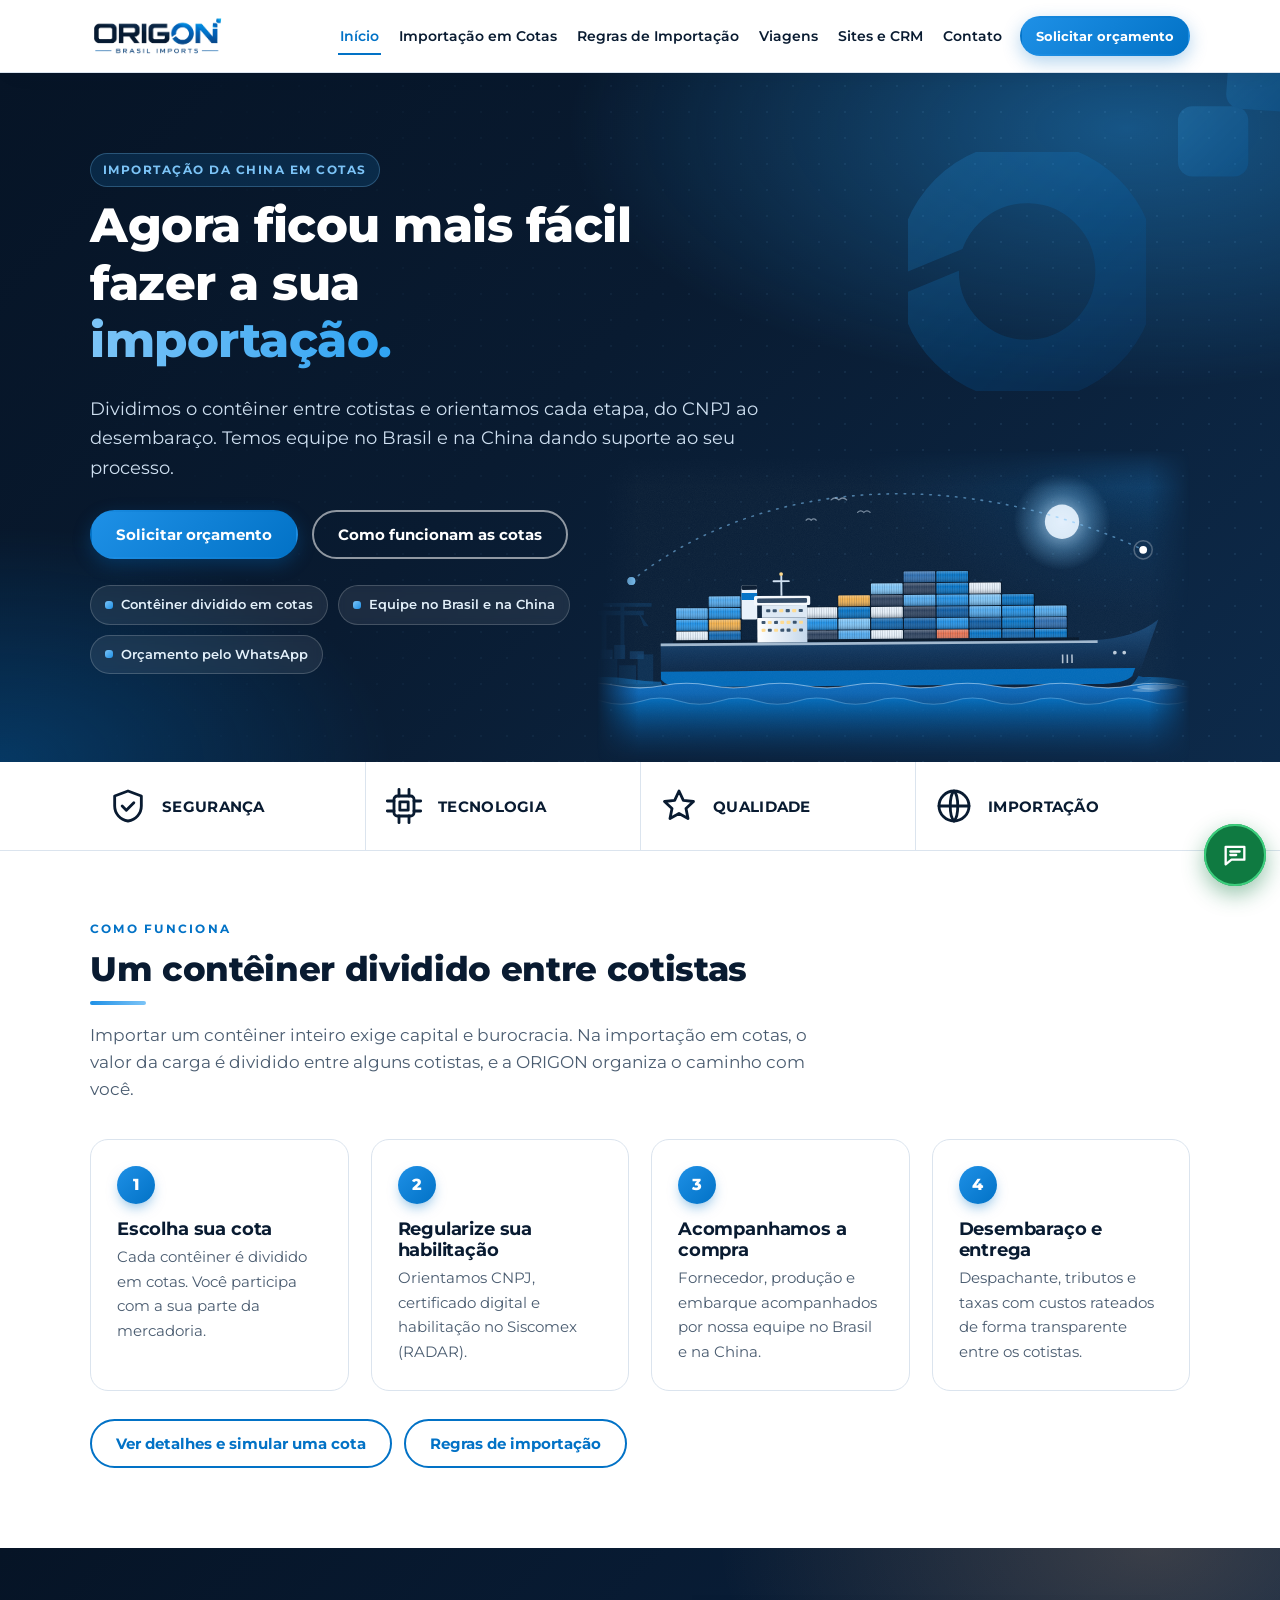
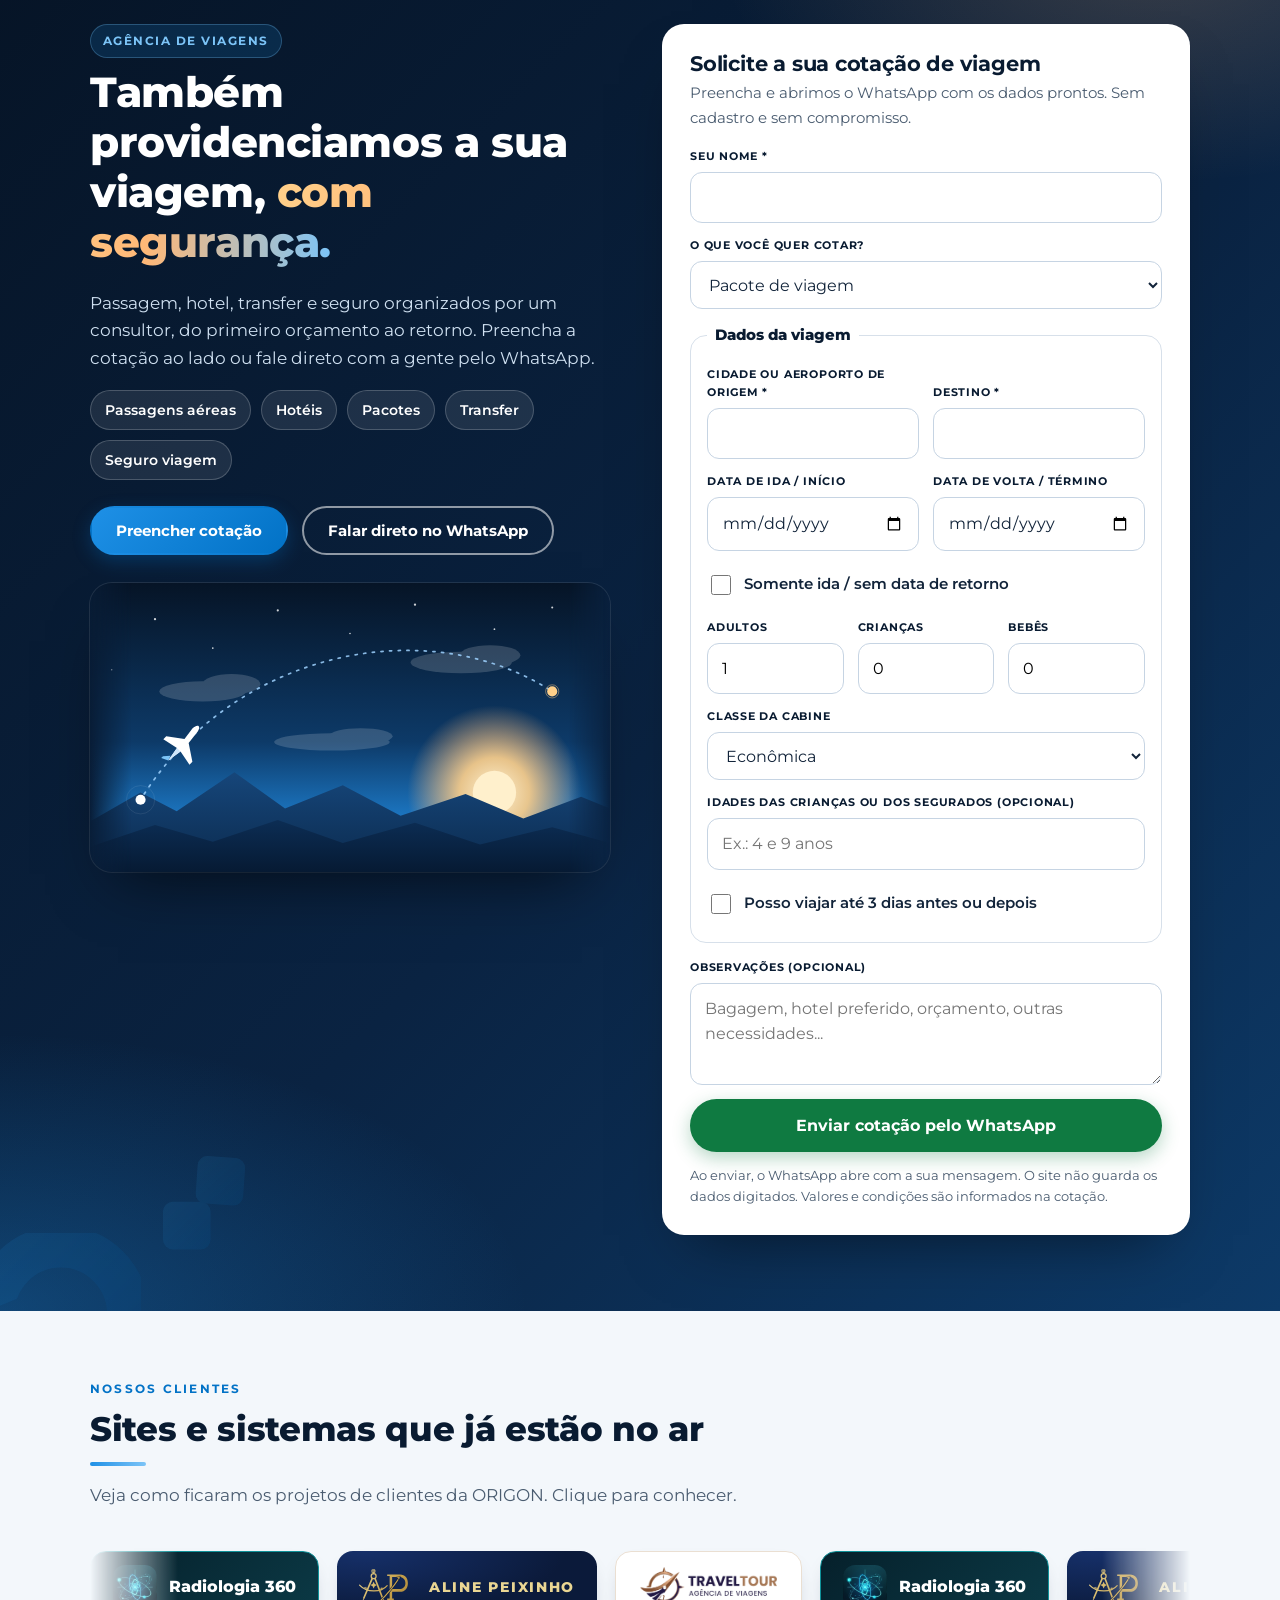
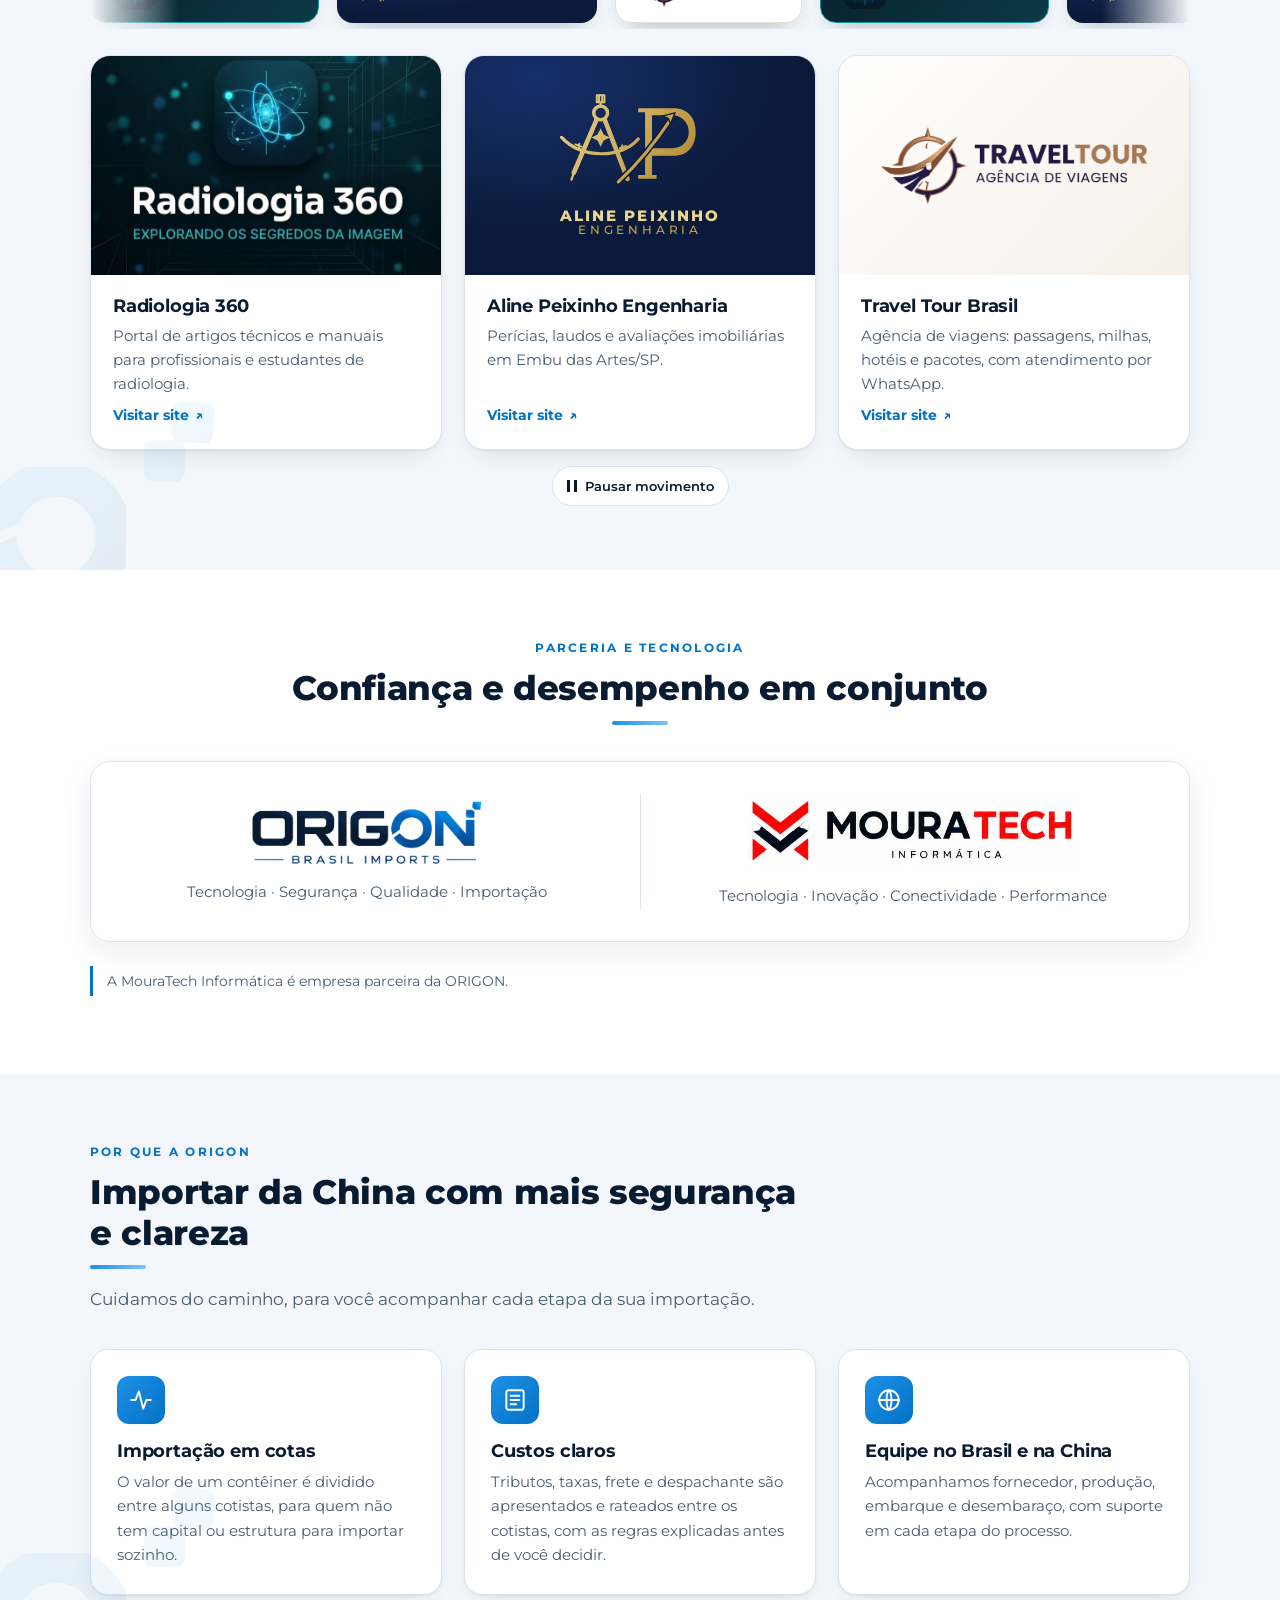
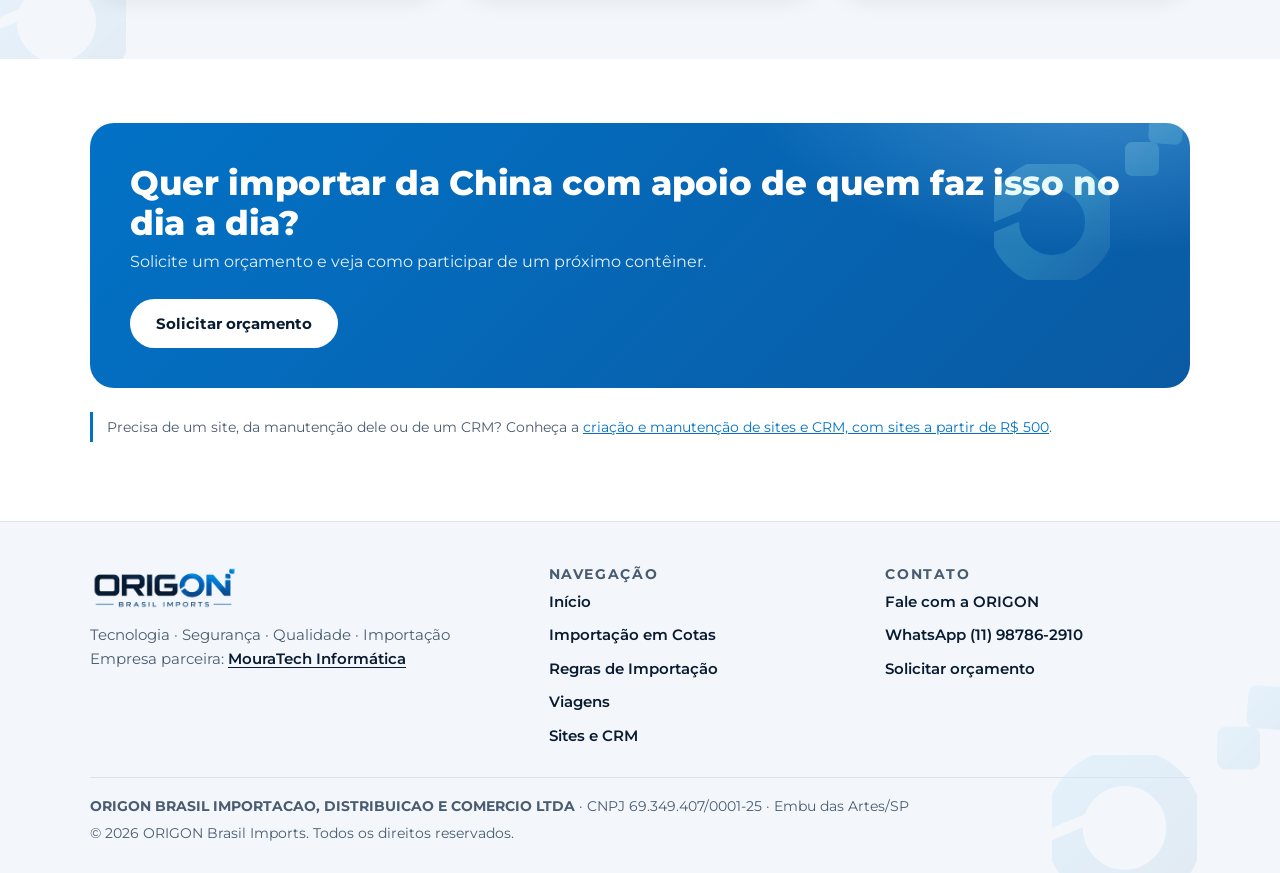
==== commit e2bb5d2f: "Atualiza site de teste: viagens, clientes, formularios por WhatsApp e simbolo da marca (noindex mant" ====
--- a/index.html
+++ b/index.html
@@ -2,17 +2,26 @@
 <html lang="pt-BR">
 <head>
   <meta charset="utf-8">
-  <meta name="viewport" content="width=device-width, initial-scale=1">
+  <meta name="viewport" content="width=device-width, initial-scale=1, viewport-fit=cover">
   <meta name="robots" content="noindex, nofollow">
-  <title>ORIGON Brasil Imports</title>
+  <title>ORIGON Brasil Imports | Importação da China em cotas</title>
   <meta name="description" content="Importe da China em cotas com a ORIGON: dividimos o contêiner entre cotistas e orientamos cada etapa, do CNPJ ao desembaraço.">
   <meta name="theme-color" content="#091b31">
+  <meta property="og:type" content="website">
+  <meta property="og:locale" content="pt_BR">
+  <meta property="og:site_name" content="ORIGON Brasil Imports">
+  <meta property="og:title" content="ORIGON Brasil Imports | Importação da China em cotas">
+  <meta property="og:description" content="Importe da China em cotas com a ORIGON: dividimos o contêiner entre cotistas e orientamos cada etapa, do CNPJ ao desembaraço.">
+  <meta property="og:image" content="https://jardson55.github.io/origon-site-teste/assets/og-origon.png">
+  <meta name="twitter:card" content="summary_large_image">
   <link rel="icon" type="image/png" href="assets/favicon-origon.png">
+  <link rel="apple-touch-icon" href="assets/favicon-origon.png">
   <link rel="preconnect" href="https://fonts.googleapis.com">
   <link rel="preconnect" href="https://fonts.gstatic.com" crossorigin>
   <link href="https://fonts.googleapis.com/css2?family=Montserrat:wght@400;500;600;700;800&display=swap" rel="stylesheet">
   <link rel="stylesheet" href="css/style.css">
-  <link rel="stylesheet" href="css/importacao.css?v=5">
+  <link rel="stylesheet" href="css/importacao.css?v=6">
+  <link rel="stylesheet" href="css/marca.css?v=5">
 </head>
 <body>
   <a class="skip-link" href="#conteudo">Ir para o conteúdo</a>
@@ -30,7 +39,8 @@
           <li><a class="nav-link" href="index.html" aria-current="page">Início</a></li>
           <li><a class="nav-link" href="importacao-em-cotas.html">Importação em Cotas</a></li>
           <li><a class="nav-link" href="regras-de-importacao.html">Regras de Importação</a></li>
-          <li><a class="nav-link" href="criacao-de-sites.html">Criação de Sites</a></li>
+          <li><a class="nav-link" href="index.html#viagens">Viagens</a></li>
+          <li><a class="nav-link" href="criacao-de-sites.html">Sites e CRM</a></li>
           <li><a class="nav-link" href="contato.html">Contato</a></li>
         </ul>
         <a class="btn btn--primary btn--sm" href="contato.html" data-quote>Solicitar orçamento</a>
@@ -42,12 +52,17 @@
     <section class="hero">
       <div class="container">
         <span class="eyebrow">Importação da China em cotas</span>
-        <h1>Agora ficou mais fácil fazer a sua importação.</h1>
+        <h1>Agora ficou mais fácil fazer a sua <span class="grad">importação.</span></h1>
         <p class="lead">Dividimos o contêiner entre cotistas e orientamos cada etapa, do CNPJ ao desembaraço. Temos equipe no Brasil e na China dando suporte ao seu processo.</p>
         <div class="hero-actions">
           <a class="btn btn--primary" href="contato.html" data-quote>Solicitar orçamento</a>
           <a class="btn btn--ghost" href="importacao-em-cotas.html">Como funcionam as cotas</a>
         </div>
+        <ul class="chips" aria-label="Destaques">
+          <li>Contêiner dividido em cotas</li>
+          <li>Equipe no Brasil e na China</li>
+          <li>Orçamento pelo WhatsApp</li>
+        </ul>
         <img class="hero-art" src="assets/navio-conteineres.svg?v=2" alt="" width="760" height="400" aria-hidden="true">
       </div>
     </section>
@@ -91,7 +106,121 @@
       </div>
     </section>
 
-    <section class="section section--soft">
+    <section class="viagens" id="viagens">
+      <div class="container viagens-grid">
+        <div class="viagens-txt">
+          <span class="eyebrow">Agência de viagens</span>
+          <h2>Também providenciamos a sua viagem, <span class="grad">com segurança.</span></h2>
+          <p>Passagem, hotel, transfer e seguro organizados por um consultor, do primeiro orçamento ao retorno. Preencha a cotação ao lado ou fale direto com a gente pelo WhatsApp.</p>
+          <ul class="viagens-lista" aria-label="O que organizamos">
+            <li>Passagens aéreas</li><li>Hotéis</li><li>Pacotes</li><li>Transfer</li><li>Seguro viagem</li>
+          </ul>
+          <div class="hero-actions">
+            <a class="btn btn--primary" href="#cotacao-viagem">Preencher cotação</a>
+            <a class="btn btn--ghost" href="contato.html" data-quote data-assunto="viagem">Falar direto no WhatsApp</a>
+          </div>
+          <img class="viagens-art" src="assets/viagem-aviao.svg" alt="" width="720" height="400" loading="lazy">
+        </div>
+        <form class="form-card form-card--viagem" id="cotacao-viagem" data-form-whatsapp data-assunto="viagem" novalidate>
+          <h3>Solicite a sua cotação de viagem</h3>
+          <p class="form-sub">Preencha e abrimos o WhatsApp com os dados prontos. Sem cadastro e sem compromisso.</p>
+          <div class="campo campo--full"><label for="v-nome">Seu nome *</label><input id="v-nome" name="nome" type="text" autocomplete="name" required></div>
+          <div class="campo campo--full"><label for="v-tipo">O que você quer cotar?</label>
+            <select id="v-tipo" name="tipo"><option>Pacote de viagem</option><option>Passagem aérea</option><option>Hotel</option><option>Passagem + hotel</option><option>Transfer</option><option>Seguro viagem</option></select></div>
+          <fieldset class="dados-viagem"><legend>Dados da viagem</legend>
+            <div class="form-grid">
+              <div class="campo"><label for="v-origem">Cidade ou aeroporto de origem *</label><input id="v-origem" name="origem" type="text" required></div>
+              <div class="campo"><label for="v-destino">Destino *</label><input id="v-destino" name="destino" type="text" required></div>
+              <div class="campo"><label for="v-ida">Data de ida / início</label><input id="v-ida" name="ida" type="date"></div>
+              <div class="campo"><label for="v-volta">Data de volta / término</label><input id="v-volta" name="volta" type="date"></div>
+              <label class="check campo--full"><input type="checkbox" name="somenteIda"> Somente ida / sem data de retorno</label>
+              <div class="campo campo--3"><label for="v-adultos">Adultos</label><input id="v-adultos" name="adultos" type="number" inputmode="numeric" min="1" max="9" value="1"></div>
+              <div class="campo campo--3"><label for="v-criancas">Crianças</label><input id="v-criancas" name="criancas" type="number" inputmode="numeric" min="0" max="9" value="0"></div>
+              <div class="campo campo--3"><label for="v-bebes">Bebês</label><input id="v-bebes" name="bebes" type="number" inputmode="numeric" min="0" max="9" value="0"></div>
+              <div class="campo campo--full"><label for="v-classe">Classe da cabine</label>
+                <select id="v-classe" name="classe"><option>Econômica</option><option>Premium econômica</option><option>Executiva</option><option>Primeira classe</option><option>Ainda não sei</option></select></div>
+              <div class="campo campo--full"><label for="v-idades">Idades das crianças ou dos segurados (opcional)</label><input id="v-idades" name="idades" type="text" placeholder="Ex.: 4 e 9 anos"></div>
+              <label class="check campo--full"><input type="checkbox" name="flexivel"> Posso viajar até 3 dias antes ou depois</label>
+            </div>
+          </fieldset>
+          <div class="campo campo--full campo--obs"><label for="v-obs">Observações (opcional)</label><textarea id="v-obs" name="obs" rows="3" placeholder="Bagagem, hotel preferido, orçamento, outras necessidades..."></textarea></div>
+          <button class="btn btn--whatsapp btn--block" type="submit">Enviar cotação pelo WhatsApp</button>
+          <p class="form-erro" role="alert" hidden></p>
+          <p class="form-nota">Ao enviar, o WhatsApp abre com a sua mensagem. O site não guarda os dados digitados. Valores e condições são informados na cotação.</p>
+        </form>
+      </div>
+    </section>
+
+    <section class="section section--soft" id="clientes">
+      <div class="container">
+        <div class="section-head">
+          <span class="eyebrow">Nossos clientes</span>
+          <h2>Sites e sistemas que já estão no ar</h2>
+          <p>Veja como ficaram os projetos de clientes da ORIGON. Clique para conhecer.</p>
+        </div>
+        <div class="cc" data-carousel role="region" aria-roledescription="carrossel" aria-label="Nossos clientes">
+          <svg width="0" height="0" style="position:absolute" aria-hidden="true" focusable="false">
+            <defs>
+              <linearGradient id="grad-aline" gradientUnits="userSpaceOnUse" x1="0" y1="0" x2="210" y2="130"><stop offset="0" stop-color="#EAD693"/><stop offset=".55" stop-color="#C7A24C"/><stop offset="1" stop-color="#9E7A2E"/></linearGradient>
+              <symbol id="am-mark" viewBox="0 0 210 130">
+        <g class="ld" stroke-width="2.6"><path d="M48 3 h10 v9 h-10 z"/><path d="M51 3 v9 M55 3 v9"/><path d="M53 12 v5"/></g>
+        <circle class="ld" cx="53" cy="26" r="9" stroke-width="4.5"/>
+        <path class="ld" d="M48 34 L18 104" stroke-width="6"/><path class="ld" d="M18 104 l-3 9" stroke-width="3"/><path class="ld" d="M58 34 L88 112" stroke-width="6"/>
+        <g class="ld" stroke-width="2.4"><path d="M28 70 l-8 -3 M25 66 l0 7"/><path d="M78 72 l8 -3 M81 68 l0 7"/></g>
+        <path class="ld" d="M2 58 C 28 86, 80 86, 102 60" stroke-width="4.2"/>
+        <path class="ldp" fill-rule="evenodd" d="M102 20 H148 C168 20 177 34 177 51 C177 68 168 82 148 82 H120 V107 H126 V112 H102 V107 H111 V25 H102 Z M120 29 H147 C158 29 168 38 168 51 C168 64 158 72 147 72 H120 Z"/>
+        <path class="ld" style="stroke:#0B1A3A" d="M76 116 C 102 92, 126 62, 146 32" stroke-width="8"/>
+        <path class="ld" d="M76 116 C 102 92, 126 62, 146 32" stroke-width="4"/>
+        <g class="ldf"><path d="M53 46 l4 8 8 4 -8 4 -4 8 -4 -8 -8 -4 8 -4 z"/><path style="fill:#C7A24C;stroke:#0B1A3A;stroke-width:1.6" d="M150 26 l-16 4 7 3 3 7 z"/></g>
+      </symbol>
+            </defs>
+          </svg>
+          <div class="cc-marquee" aria-hidden="true">
+            <div class="cc-marquee-track">
+              <span class="chip chip--r360"><img src="assets/clientes/radiologia360-icone.png" alt="" width="144" height="144" loading="lazy"><b>Radiologia 360</b></span><span class="chip chip--aline"><svg viewBox="0 0 210 130"><use href="#am-mark"/></svg><b>ALINE PEIXINHO</b></span><span class="chip chip--tt"><img src="assets/clientes/traveltour.png" alt="" width="640" height="187" loading="lazy"></span><span class="chip chip--r360"><img src="assets/clientes/radiologia360-icone.png" alt="" width="144" height="144" loading="lazy"><b>Radiologia 360</b></span><span class="chip chip--aline"><svg viewBox="0 0 210 130"><use href="#am-mark"/></svg><b>ALINE PEIXINHO</b></span><span class="chip chip--tt"><img src="assets/clientes/traveltour.png" alt="" width="640" height="187" loading="lazy"></span>
+            </div>
+          </div>
+          <div class="cc-track" tabindex="0" aria-label="Clientes, deslize para ver os próximos">
+            <a class="cc-slide" href="https://radiologia360.com.br/" target="_blank" rel="noopener">
+              <div class="cc-visual cc-visual--r360"><img src="assets/clientes/radiologia360.jpg" alt="" width="800" height="500" loading="lazy"></div>
+              <div class="cc-body">
+                <h3>Radiologia 360</h3>
+                <p>Portal de artigos técnicos e manuais para profissionais e estudantes de radiologia.</p>
+                <span class="cliente-ir">Visitar site<span class="sr-only"> (abre em nova aba)</span></span>
+              </div>
+            </a>
+            <a class="cc-slide" href="https://alinepeixinho.com.br/" target="_blank" rel="noopener">
+              <div class="cc-visual cc-visual--aline"><svg class="am" viewBox="0 0 210 130" aria-hidden="true"><use href="#am-mark"/></svg><span class="am-txt"><b>ALINE PEIXINHO</b><span>Engenharia</span></span></div>
+              <div class="cc-body">
+                <h3>Aline Peixinho Engenharia</h3>
+                <p>Perícias, laudos e avaliações imobiliárias em Embu das Artes/SP.</p>
+                <span class="cliente-ir">Visitar site<span class="sr-only"> (abre em nova aba)</span></span>
+              </div>
+            </a>
+            <a class="cc-slide" href="https://traveltourbrasil.com.br/" target="_blank" rel="noopener">
+              <div class="cc-visual cc-visual--tt"><img src="assets/clientes/traveltour.png" alt="" width="640" height="187" loading="lazy"></div>
+              <div class="cc-body">
+                <h3>Travel Tour Brasil</h3>
+                <p>Agência de viagens: passagens, milhas, hotéis e pacotes, com atendimento por WhatsApp.</p>
+                <span class="cliente-ir">Visitar site<span class="sr-only"> (abre em nova aba)</span></span>
+              </div>
+            </a>
+          </div>
+          <div class="cc-controls">
+            <button class="cc-btn" type="button" data-cc-prev aria-label="Cliente anterior"><svg viewBox="0 0 24 24" fill="none" stroke="currentColor" stroke-width="2.4" stroke-linecap="round" stroke-linejoin="round" aria-hidden="true"><path d="M15 5l-7 7 7 7"/></svg></button>
+            <div class="cc-dots" role="group" aria-label="Escolher cliente">
+              <button class="cc-dot" type="button" aria-label="Radiologia 360" aria-current="true"></button>
+              <button class="cc-dot" type="button" aria-label="Aline Peixinho Engenharia" aria-current="false"></button>
+              <button class="cc-dot" type="button" aria-label="Travel Tour Brasil" aria-current="false"></button>
+            </div>
+            <button class="cc-btn" type="button" data-cc-next aria-label="Próximo cliente"><svg viewBox="0 0 24 24" fill="none" stroke="currentColor" stroke-width="2.4" stroke-linecap="round" stroke-linejoin="round" aria-hidden="true"><path d="M9 5l7 7-7 7"/></svg></button>
+            <button class="cc-pause" type="button" data-cc-pause aria-pressed="false"><span class="cc-pause-ico" aria-hidden="true"></span><span data-cc-pause-txt>Pausar movimento</span></button>
+          </div>
+        </div>
+      </div>
+    </section>
+
+    <section class="section">
       <div class="container">
         <div class="section-head center">
           <span class="eyebrow">Parceria e tecnologia</span>
@@ -104,7 +233,7 @@
           </div>
           <div class="partner-sep" aria-hidden="true"></div>
           <div class="partner-col">
-            <img src="assets/logo-mouratech.png" alt="MouraTech Informática" width="332" height="72">
+            <a class="partner-link" href="https://www.instagram.com/igormouratech/" target="_blank" rel="noopener" aria-label="MouraTech Informática no Instagram (abre em nova aba)"><img src="assets/logo-mouratech.png" alt="MouraTech Informática" width="332" height="72"></a>
             <p>Tecnologia · Inovação · Conectividade · Performance</p>
           </div>
         </div>
@@ -148,12 +277,12 @@
           </div>
           <a class="btn btn--primary" href="contato.html" data-quote>Solicitar orçamento</a>
         </div>
-        <p class="note">Precisa também de um site para a sua empresa? Conheça nossa <a href="criacao-de-sites.html">criação de sites a partir de R$ 500</a>.</p>
+        <p class="note">Precisa de um site, da manutenção dele ou de um CRM? Conheça a <a href="criacao-de-sites.html">criação e manutenção de sites e CRM, com sites a partir de R$ 500</a>.</p>
       </div>
     </section>
   </main>
 
-  <a class="fab-orcamento" href="contato.html" data-quote aria-label="Solicitar orçamento">
+  <a class="fab-orcamento" href="contato.html" data-quote aria-label="Solicitar orçamento pelo WhatsApp (abre em nova aba)">
     <span class="fab-rotulo">Solicitar orçamento</span>
     <span class="fab-icone" aria-hidden="true"><svg viewBox="0 0 24 24" fill="none" stroke="currentColor" stroke-width="2" stroke-linecap="round" stroke-linejoin="round"><path d="M4 5h16v11H9l-5 4V5z"/><path d="M8 9h8M8 12h5"/></svg></span>
   </a>
@@ -164,7 +293,7 @@
         <div>
           <img src="assets/logo-origon.png" alt="ORIGON Brasil Imports" width="150" height="44">
           <p>Tecnologia · Segurança · Qualidade · Importação</p>
-          <p>Empresa parceira: MouraTech Informática</p>
+          <p>Empresa parceira: <a href="https://www.instagram.com/igormouratech/" target="_blank" rel="noopener">MouraTech Informática<span class="sr-only"> (Instagram, abre em nova aba)</span></a></p>
         </div>
         <div>
           <h3>Navegação</h3>
@@ -172,13 +301,15 @@
             <li><a href="index.html">Início</a></li>
             <li><a href="importacao-em-cotas.html">Importação em Cotas</a></li>
             <li><a href="regras-de-importacao.html">Regras de Importação</a></li>
-            <li><a href="criacao-de-sites.html">Criação de Sites</a></li>
+            <li><a href="index.html#viagens">Viagens</a></li>
+            <li><a href="criacao-de-sites.html">Sites e CRM</a></li>
           </ul>
         </div>
         <div>
           <h3>Contato</h3>
           <ul>
             <li><a href="contato.html">Fale com a ORIGON</a></li>
+            <li><a href="#" data-whatsapp-link hidden>WhatsApp <span data-whatsapp-numero></span></a></li>
             <li><a href="contato.html" data-quote>Solicitar orçamento</a></li>
           </ul>
         </div>
@@ -191,6 +322,8 @@
   </footer>
 
   <script src="js/config.js"></script>
-  <script src="js/main.js?v=3"></script>
+  <script src="js/main.js?v=6"></script>
+  <script src="js/carrossel.js?v=1"></script>
+  <script src="js/formularios.js?v=3"></script>
 </body>
 </html>
--- a/css/importacao.css
+++ b/css/importacao.css
@@ -13,15 +13,15 @@
 
 /* ---------- Botão flutuante pulsante ---------- */
 .fab-orcamento { position: fixed; right: 18px; bottom: 18px; z-index: 60; display: flex; align-items: center; gap: 10px; text-decoration: none; }
-.fab-icone { position: relative; width: 62px; height: 62px; border-radius: 50%; background: var(--blue); color: #fff; display: flex; align-items: center; justify-content: center; box-shadow: 0 8px 22px rgba(2,114,198,.45); }
+.fab-icone { position: relative; width: 62px; height: 62px; border-radius: 50%; background: #0f7a41; color: #fff; display: flex; align-items: center; justify-content: center; box-shadow: 0 8px 22px rgba(15,122,65,.45); }
 .fab-icone svg { width: 28px; height: 28px; }
 .fab-icone { animation: fab-respira 3.6s ease-in-out infinite; }
-.fab-icone::before { content: ""; position: absolute; inset: 0; border-radius: 50%; border: 2px solid var(--blue-light); animation: fab-pulso 3.6s ease-out infinite; }
+.fab-icone::before { content: ""; position: absolute; inset: 0; border-radius: 50%; border: 2px solid #3ccf7d; animation: fab-pulso 3.6s ease-out infinite; }
 @keyframes fab-pulso { 0% { transform: scale(1); opacity: .5; } 70%, 100% { transform: scale(1.5); opacity: 0; } }
 @keyframes fab-respira { 0%, 100% { transform: scale(1); } 50% { transform: scale(1.045); } }
 .fab-rotulo { order: -1; background: var(--navy); color: #fff; font-weight: 700; font-size: .85rem; padding: 9px 14px; border-radius: 999px; opacity: 0; transform: translateX(8px); transition: opacity .2s, transform .2s; pointer-events: none; white-space: nowrap; }
 .fab-orcamento:hover .fab-rotulo, .fab-orcamento:focus-visible .fab-rotulo { opacity: 1; transform: none; }
-.fab-orcamento:hover .fab-icone { background: #0a5aa3; }
+.fab-orcamento:hover .fab-icone { background: #0b6636; }
 @media (max-width: 560px) { .fab-rotulo { display: none; } .fab-orcamento { right: 14px; bottom: 14px; } }
 @media (prefers-reduced-motion: reduce) { .fab-icone, .fab-icone::before { animation: none; } .fab-icone::before { opacity: 0; } }
 
@@ -131,3 +131,9 @@
   .reveal { opacity: 1; transform: none; transition: none; }
 }
 @media (min-width: 561px) and (max-width: 960px) { #diferenciais .grid--3 > :last-child { grid-column: 1 / -1; } }
+
+/* ---------- Contato ---------- */
+.contact-num { margin: 0 0 8px; font-weight: 700; color: var(--navy); font-size: 1.05rem; }
+.contact-desc { margin: 0 0 10px; color: var(--muted); font-size: .95rem; }
+[hidden] { display: none !important; }
+@media (min-width:561px) and (max-width:960px) { .contact-grid > :nth-child(3) { grid-column: 1 / -1; } }
--- a/css/marca.css
+++ b/css/marca.css
@@ -0,0 +1,244 @@
+/* Camada de marca: marca d'água dinâmica, destaque visual, clientes, serviços e mobile em tela cheia */
+
+/* ---------- Marca d'água (símbolo ORIGON) ---------- */
+.hero, .viagens, .section--soft, .cta-band, .site-footer { position: relative; overflow: hidden; }
+.viagens::after { content: ""; position: absolute; pointer-events: none; z-index: 0; background: url(../assets/simbolo-origon.svg) no-repeat center / contain; width: 420px; aspect-ratio: 300 / 255; left: -110px; bottom: -120px; opacity: .1; transform: translate3d(0, var(--py, 0px), 0); }
+.hero::after, .section--soft::after, .cta-band::after, .site-footer::after {
+  content: ""; position: absolute; pointer-events: none; z-index: 0;
+  background: url(../assets/simbolo-origon.svg) no-repeat center / contain;
+  transform: translate3d(0, var(--py, 0px), 0);
+}
+.hero::after { width: min(620px, 78vw); aspect-ratio: 300 / 255; right: -9%; top: -14%; opacity: .2; animation: wm-flutua 16s ease-in-out infinite; }
+.section--soft::after { width: 360px; aspect-ratio: 300 / 255; left: -90px; bottom: -70px; opacity: .06; }
+.cta-band::after { width: 300px; aspect-ratio: 300 / 255; right: -40px; top: -50px; opacity: .22; filter: brightness(2.2) saturate(.4); }
+.site-footer::after { width: 380px; aspect-ratio: 300 / 255; right: -70px; bottom: -110px; opacity: .07; }
+.hero > .container, .site-footer > .container { position: relative; z-index: 1; }
+@keyframes wm-flutua {
+  0%, 100% { rotate: -4deg; scale: 1; }
+  50% { rotate: 5deg; scale: 1.05; }
+}
+
+/* ---------- Destaque visual ---------- */
+.hero { background:
+    radial-gradient(900px 420px at 88% 8%, rgba(39,160,242,.42), transparent 62%),
+    radial-gradient(600px 360px at 0% 100%, rgba(2,114,198,.35), transparent 65%),
+    linear-gradient(135deg, #061426 0%, var(--navy) 45%, var(--navy-2) 100%); }
+.hero h1 .grad { background: linear-gradient(90deg, #7cc4f7, #27a0f2 55%, #8fe0ff); -webkit-background-clip: text; background-clip: text; color: transparent; background-size: 200% 100%; animation: brilho 6s ease-in-out infinite; }
+@keyframes brilho { 0%, 100% { background-position: 0 0; } 50% { background-position: 100% 0; } }
+.chips { list-style: none; margin: 26px 0 0; padding: 0; display: flex; flex-wrap: wrap; gap: 10px; }
+.chips li { display: inline-flex; align-items: center; gap: 8px; padding: 8px 14px; border-radius: 999px; font-size: .84rem; font-weight: 600; color: #e4f1fb; background: rgba(255,255,255,.08); border: 1px solid rgba(255,255,255,.18); backdrop-filter: blur(4px); }
+.chips li::before { content: ""; width: 8px; height: 8px; border-radius: 3px; background: linear-gradient(135deg, #7cc4f7, #1e90e6); flex: none; }
+.btn--primary { background: linear-gradient(135deg, #1e90e6, #0272c6); }
+.btn--primary:hover { background: linear-gradient(135deg, #2a9cf0, #0463ad); }
+.section-head h2 { position: relative; }
+.section-head h2::after { content: ""; display: block; width: 56px; height: 4px; border-radius: 4px; margin-top: 12px; background: linear-gradient(90deg, var(--blue-light), var(--sky)); }
+.section-head.center h2::after { margin-left: auto; margin-right: auto; }
+
+/* ---------- Serviços (site, manutenção e CRM) ---------- */
+.servico-preco { display: inline-block; margin-top: 14px; font-size: .8rem; font-weight: 700; letter-spacing: .06em; text-transform: uppercase; color: var(--blue); background: rgba(2,114,198,.1); padding: 5px 12px; border-radius: 999px; }
+.card .lista-simples { margin-top: 12px; }
+
+/* ---------- Mobile em tela cheia (smartphone) ---------- */
+@supports (padding: max(0px)) {
+  .fab-orcamento { right: max(14px, env(safe-area-inset-right)); bottom: max(14px, env(safe-area-inset-bottom)); }
+}
+@media (max-width: 560px) {
+  /* backdrop-filter faria do cabeçalho o bloco de contenção do menu fixo */
+  .site-header { backdrop-filter: none; -webkit-backdrop-filter: none; background: #fff; }
+  .site-header .header-inner { min-height: 64px; }
+  .brand img { height: 36px; }
+  .nav-toggle { width: 46px; height: 46px; }
+
+  /* menu em tela cheia */
+  .nav { position: fixed; left: 0; right: 0; top: 64px; bottom: 0; height: auto; overflow-y: auto; padding: 8px var(--gutter) max(24px, env(safe-area-inset-bottom)); border: 0; box-shadow: none; justify-content: flex-start; gap: 20px; }
+  .nav a.nav-link { font-size: 1.15rem; padding: 18px 2px; }
+  .nav .btn { margin-top: auto; padding: 16px 24px; font-size: 1rem; }
+
+  /* tela inicial ocupa a tela inteira */
+  main > .hero:first-child { min-height: calc(100vh - 64px); min-height: calc(100svh - 64px); display: flex; flex-direction: column; justify-content: center; }
+  main > .hero:first-child .container { min-height: 0; padding-top: 28px; padding-bottom: 20px; display: flex; flex-direction: column; justify-content: center; flex: 1; }
+  .hero h1 { font-size: clamp(1.85rem, 8.2vw, 2.3rem); max-width: none; margin-bottom: .4em; }
+  .hero p.lead { font-size: .95rem; line-height: 1.5; margin-bottom: 0; }
+  .hero .eyebrow { font-size: .7rem; align-self: flex-start; }
+  .hero-actions { margin-top: 20px; gap: 10px; }
+  .hero-actions .btn { width: 100%; padding: 13px 20px; }
+  .hero .chips { display: none; }
+  .hero-art, .hero-art--sm { width: 108%; max-width: none; margin: 10px -4% -4px; }
+  .hero--page .container { padding-top: 40px; padding-bottom: 28px; }
+  .hero::after { width: 92vw; right: -34%; top: -6%; opacity: .18; }
+
+  .section { padding: 44px 0; }
+  .section-head { margin-bottom: 26px; }
+  .btn { min-height: 48px; }
+  .cta-band { text-align: left; }
+  .contact-card .btn { width: 100%; }
+  .contact-card > div:last-child { flex: 1; min-width: 0; }
+  .fab-icone { width: 58px; height: 58px; }
+}
+@media (prefers-reduced-motion: reduce) {
+  .hero::after { animation: none; }
+  .hero h1 .grad { animation: none; }
+}
+
+.sr-only { position: absolute; width: 1px; height: 1px; margin: -1px; padding: 0; overflow: hidden; clip: rect(0 0 0 0); white-space: nowrap; border: 0; }
+
+section[id] { scroll-margin-top: 76px; }
+body:has(.nav.is-open) .fab-orcamento { display: none; }
+@media (min-width: 961px) { .hero .chips { max-width: 46%; } }
+
+/* ---------- Clientes: carrossel (celular/tablet) e vitrine em movimento (computador) ---------- */
+.cc { position: relative; }
+.cliente-ir { margin-top: auto; font-weight: 700; font-size: .9rem; color: var(--blue); display: inline-flex; align-items: center; gap: 6px; }
+.cliente-ir::after { content: "\2197"; transition: transform .2s ease; }
+.cc-slide:hover .cliente-ir::after { transform: translate(2px, -2px); }
+.cc-track { position: relative; display: grid; grid-template-columns: repeat(3, 1fr); gap: 22px; }
+.cc-slide { display: flex; flex-direction: column; text-decoration: none; color: inherit; background: #fff; border: 1px solid var(--line); border-radius: 20px; overflow: hidden; box-shadow: 0 1px 2px rgba(9,27,49,.05), 0 10px 28px -14px rgba(9,27,49,.2); transition: transform .25s ease, box-shadow .25s ease, border-color .25s ease; }
+.cc-slide:hover, .cc-slide:focus-visible { transform: translateY(-5px); border-color: rgba(2,114,198,.35); box-shadow: 0 24px 44px -18px rgba(2,114,198,.38); }
+.cc-visual { position: relative; aspect-ratio: 16 / 10; overflow: hidden; display: flex; align-items: center; justify-content: center; }
+.cc-visual img { width: 100%; height: 100%; object-fit: cover; transition: transform .6s ease; }
+.cc-slide:hover .cc-visual img { transform: scale(1.05); }
+.cc-visual--aline { background: radial-gradient(120% 120% at 20% 10%, #16306a 0%, #0B1A3A 60%); gap: 14px; flex-direction: column; color: #EAD693; }
+.cc-visual--aline .am { width: 46%; height: auto; }
+.am-txt { display: flex; flex-direction: column; align-items: center; line-height: 1.15; }
+.am-txt b { font-weight: 800; letter-spacing: .14em; font-size: .95rem; color: #EAD693; }
+.am-txt span { font-weight: 500; font-size: .74rem; letter-spacing: .32em; text-transform: uppercase; color: #c7a24c; }
+.cc-visual--tt { background: linear-gradient(135deg, #ffffff, #f6efe7); padding: 12%; }
+.cc-visual--tt img { object-fit: contain; }
+.cc-body { display: flex; flex-direction: column; gap: 8px; padding: 20px 22px 22px; flex: 1; }
+.cc-body h3 { margin: 0; }
+.cc-body p { margin: 0; color: var(--muted); font-size: .94rem; }
+#am-mark .ld { fill: none; stroke: url(#grad-aline); stroke-linecap: round; stroke-linejoin: round; }
+#am-mark .ldp, #am-mark .ldf path { fill: url(#grad-aline); }
+
+/* faixa em movimento (somente computador) */
+.cc-marquee { display: none; }
+.cc-controls { display: flex; align-items: center; justify-content: center; gap: 12px; margin-top: 16px; flex-wrap: wrap; }
+.cc-btn, .cc-dots { display: none; }
+.cc-pause { display: none; align-items: center; gap: 8px; border: 1px solid var(--line); background: #fff; color: var(--navy); border-radius: 999px; padding: 8px 14px; font: 600 .82rem var(--font); cursor: pointer; min-height: 40px; }
+.cc-pause:hover { border-color: var(--blue); color: var(--blue); }
+.cc-pause-ico { width: 10px; height: 12px; border-left: 3px solid currentColor; border-right: 3px solid currentColor; }
+.cc-pause[aria-pressed="true"] .cc-pause-ico { width: 0; height: 0; border: 0; border-left: 10px solid currentColor; border-top: 6px solid transparent; border-bottom: 6px solid transparent; }
+@media (min-width: 961px) {
+  .cc-marquee { display: block; overflow: hidden; margin-bottom: 26px; padding: 6px 0; -webkit-mask-image: linear-gradient(90deg, transparent, #000 8%, #000 92%, transparent); mask-image: linear-gradient(90deg, transparent, #000 8%, #000 92%, transparent); }
+  .cc-marquee-track { display: flex; gap: 18px; width: max-content; animation: cc-passa 34s linear infinite; }
+  .cc:hover .cc-marquee-track, .cc[data-paused] .cc-marquee-track { animation-play-state: paused; }
+  .chip { display: inline-flex; align-items: center; gap: 12px; height: 72px; padding: 0 22px; border-radius: 16px; flex: none; box-shadow: 0 10px 24px -14px rgba(9,27,49,.45); font-size: 1rem; }
+  .chip b { font-weight: 800; white-space: nowrap; }
+  .chip--r360 { background: linear-gradient(135deg, #06202b, #0b3a46); color: #fff; border: 1px solid #0f9199; }
+  .chip--r360 img { width: 44px; height: 44px; border-radius: 12px; }
+  .chip--aline { background: radial-gradient(120% 140% at 10% 0%, #16306a, #0B1A3A 65%); color: #EAD693; letter-spacing: .12em; font-size: .9rem; }
+  .chip--aline svg { width: 58px; height: 36px; }
+  .chip--tt { background: #fff; border: 1px solid #eadfd2; padding: 0 24px; }
+  .chip--tt img { height: 40px; width: auto; }
+  .cc-pause { display: inline-flex; }
+}
+@keyframes cc-passa { to { transform: translateX(calc(-50% - 9px)); } }
+
+@media (max-width: 960px) {
+  .cc-track { display: flex; overflow-x: auto; scroll-snap-type: x mandatory; gap: 14px; padding: 6px var(--gutter) 14px; margin: 0 calc(var(--gutter) * -1); -webkit-overflow-scrolling: touch; scrollbar-width: none; overscroll-behavior-x: contain; scroll-padding: 0 var(--gutter); }
+  .cc-track::-webkit-scrollbar { display: none; }
+  .cc-slide { flex: 0 0 46%; scroll-snap-align: center; }
+  .cc-btn { display: inline-flex; align-items: center; justify-content: center; width: 44px; height: 44px; border-radius: 50%; border: 1px solid var(--line); background: #fff; color: var(--navy); cursor: pointer; }
+  .cc-btn svg { width: 20px; height: 20px; }
+  .cc-btn:hover { border-color: var(--blue); color: var(--blue); }
+  .cc-dots { display: inline-flex; gap: 4px; }
+  .cc-dot { width: 28px; height: 28px; border: 0; background: none; padding: 0; cursor: pointer; display: inline-flex; align-items: center; justify-content: center; }
+  .cc-dot::before { content: ""; width: 10px; height: 10px; border-radius: 999px; background: #b9c9da; transition: width .25s ease, background .25s ease; }
+  .cc-dot[aria-current="true"]::before { width: 26px; background: var(--blue); }
+  .cc-pause { display: inline-flex; }
+  .cc-controls { gap: 8px; }
+  .cc-pause { flex-basis: 100%; justify-content: center; max-width: 230px; margin-top: 4px; }
+}
+@media (max-width: 560px) {
+  .cc-slide { flex-basis: 84%; }
+}
+.cc[data-reduz] .cc-pause, .cc[data-reduz] .cc-marquee { display: none; }
+@media (prefers-reduced-motion: reduce) { .cc-marquee-track { animation: none; } .cc-slide, .cc-visual img { transition: none; } }
+
+/* ---------- Agência de viagens ---------- */
+.viagens { color: #fff; padding: 76px 0; background:
+    radial-gradient(700px 380px at 90% 0%, rgba(255,184,119,.20), transparent 62%),
+    radial-gradient(800px 420px at 0% 100%, rgba(30,144,230,.32), transparent 66%),
+    linear-gradient(135deg, #061426 0%, #0a2342 55%, #0d3a68 100%); }
+.viagens .container { position: relative; z-index: 1; }
+.viagens-grid { display: grid; grid-template-columns: 1fr 1fr; gap: 44px; align-items: start; }
+.viagens h2 { color: #fff; font-size: clamp(1.7rem, 4vw, 2.6rem); max-width: 18ch; }
+.viagens h2 .grad { background: linear-gradient(90deg, #ffd08a, #ffb877 45%, #7cc4f7); -webkit-background-clip: text; background-clip: text; color: transparent; }
+.viagens .eyebrow { color: var(--sky); display: inline-block; padding: 6px 12px; border-radius: 999px; background: rgba(30,144,230,.16); border: 1px solid rgba(124,196,247,.28); letter-spacing: .12em; }
+.viagens p { color: #cfe0f1; font-size: 1.08rem; max-width: 52ch; }
+.viagens-lista { list-style: none; margin: 18px 0 0; padding: 0; display: flex; flex-wrap: wrap; gap: 10px; }
+.viagens-lista li { padding: 8px 14px; border-radius: 999px; font-size: .86rem; font-weight: 600; color: #fff; background: rgba(255,255,255,.09); border: 1px solid rgba(255,255,255,.2); }
+.viagens .hero-actions { margin-top: 26px; }
+.viagens-nota { font-size: .85rem !important; color: #9fb6cf !important; margin: 16px 0 0; }
+.viagens-art { width: 100%; max-width: 520px; height: auto; border-radius: 22px; margin-top: 28px; box-shadow: 0 30px 60px -28px rgba(0,0,0,.65), 0 0 0 1px rgba(255,255,255,.1); }
+@media (max-width: 960px) {
+  .viagens-grid { grid-template-columns: 1fr; gap: 30px; }
+  .viagens h2 { max-width: none; }
+}
+@media (max-width: 560px) {
+  .viagens { padding: 52px 0; }
+  .viagens .hero-actions .btn { width: 100%; }
+  .viagens-art { border-radius: 20px; }
+}
+.nav a.nav-link, .nav .btn { white-space: nowrap; }
+@media (min-width: 1081px) and (max-width: 1320px) { .nav { gap: 16px; } .nav ul { gap: 16px; } .nav a.nav-link { font-size: .88rem; } .nav .btn--sm { padding: 10px 14px; font-size: .84rem; } .header-inner { gap: 12px; } .brand img { height: 40px; } }
+
+/* Símbolo da marca no lugar dos quadrados soltos das páginas internas */
+.hero--page::after { width: min(440px, 46vw); right: 5%; top: 50%; margin-top: -187px; opacity: .55; filter: drop-shadow(0 20px 40px rgba(2,114,198,.35)); }
+@media (max-width: 960px) { .hero--page::after { right: -12%; opacity: .3; } }
+@media (max-width: 560px) { .hero--page::after { width: 74vw; right: -22%; top: 4%; margin-top: 0; opacity: .28; } }
+
+/* Logo da MouraTech leva ao Instagram */
+.partner-link { display: inline-block; border-radius: 12px; transition: transform .2s ease, filter .2s ease; }
+.partner-link:hover, .partner-link:focus-visible { transform: translateY(-2px) scale(1.02); filter: drop-shadow(0 8px 14px rgba(2,114,198,.28)); }
+.footer-grid p a { color: var(--navy); font-weight: 600; text-decoration: underline; text-underline-offset: 3px; }
+
+/* ---------- Formulários (WhatsApp) ---------- */
+.form-card { background: #fff; color: var(--ink); border-radius: 22px; padding: 28px; box-shadow: 0 30px 60px -30px rgba(0,0,0,.55), 0 0 0 1px rgba(9,27,49,.06); }
+.form-card h3 { margin: 0 0 4px; font-size: 1.3rem; }
+.form-sub { margin: 0 0 18px; color: var(--muted) !important; font-size: .95rem !important; }
+.form-grid { display: grid; grid-template-columns: 1fr 1fr; gap: 14px; margin-bottom: 18px; }
+.campo { display: flex; flex-direction: column; gap: 6px; min-width: 0; border: 0; padding: 0; margin: 0; }
+.campo--full { grid-column: 1 / -1; }
+.campo label, .campo legend { font-weight: 700; font-size: .86rem; color: var(--navy); padding: 0; }
+.campo input[type="text"], .campo input[type="date"], .campo select, .campo textarea { width: 100%; padding: 12px 14px; min-height: 48px; border: 1px solid #c6d4e3; border-radius: 12px; font: inherit; font-size: 1rem; color: var(--ink); background: #fff; }
+.campo textarea { resize: vertical; min-height: 92px; }
+.campo input:focus, .campo select:focus, .campo textarea:focus { outline: 3px solid rgba(2,114,198,.28); border-color: var(--blue); }
+.campo [aria-invalid="true"] { border-color: #c62828; background: #fff6f6; }
+.campo-opcoes { flex-direction: row; flex-wrap: wrap; gap: 8px 10px; }
+.campo-opcoes legend { width: 100%; margin-bottom: 6px; }
+.campo-opcoes label { display: inline-flex; align-items: center; gap: 8px; font-weight: 600; font-size: .9rem; padding: 10px 14px; border: 1px solid #c6d4e3; border-radius: 999px; cursor: pointer; min-height: 44px; }
+.campo-opcoes label:has(input:checked) { border-color: var(--blue); background: rgba(2,114,198,.08); color: var(--blue); }
+.campo-opcoes input { accent-color: var(--blue); width: 18px; height: 18px; }
+.btn--block { width: 100%; padding: 15px 22px; font-size: 1rem; }
+.form-erro { margin: 12px 0 0 !important; color: #b71c1c !important; font-weight: 700; font-size: .92rem !important; }
+.form-nota { margin: 14px 0 0 !important; color: var(--muted) !important; font-size: .8rem !important; }
+.form-wrap { max-width: 760px; }
+@media (max-width: 960px) { .viagens-grid { grid-template-columns: 1fr; } .viagens-art { max-width: 100%; } }
+@media (max-width: 560px) {
+  .form-card { padding: 20px 16px; border-radius: 18px; }
+  .form-grid { grid-template-columns: 1fr; gap: 12px; }
+}
+
+/* Formulário de viagem (estilo cotação por etapas) */
+.form-card--viagem .campo label, .form-card--viagem .campo legend { text-transform: uppercase; font-size: .7rem; letter-spacing: .07em; }
+.form-card--viagem > .campo { margin-bottom: 14px; }
+.dados-viagem { border: 1px solid #d7e0ea; border-radius: 16px; padding: 18px 16px 4px; margin: 0 0 16px; min-width: 0; }
+.dados-viagem legend { font-weight: 800; font-size: .95rem; color: var(--navy); padding: 0 8px; }
+.dados-viagem .form-grid { margin-bottom: 14px; grid-template-columns: 1fr 1fr 1fr 1fr 1fr 1fr; }
+.dados-viagem .campo { grid-column: span 3; }
+.dados-viagem .campo--3 { grid-column: span 2; }
+.dados-viagem .campo--full, .dados-viagem .check { grid-column: 1 / -1; }
+.check { display: flex; align-items: center; gap: 10px; font-weight: 600; font-size: .92rem; color: var(--ink); cursor: pointer; min-height: 40px; }
+.check input { accent-color: var(--blue); width: 20px; height: 20px; flex: none; }
+.form-card--viagem input[type="number"] { width: 100%; padding: 12px 14px; min-height: 48px; border: 1px solid #c6d4e3; border-radius: 12px; font: inherit; font-size: 1rem; }
+.form-card--viagem input[type="number"]:focus { outline: 3px solid rgba(2,114,198,.28); border-color: var(--blue); }
+.form-card--viagem input:disabled { background: #eef2f6; color: #8a99aa; cursor: not-allowed; }
+@media (max-width: 560px) {
+  .dados-viagem { padding: 16px 12px 2px; }
+  .dados-viagem .form-grid { grid-template-columns: repeat(6, 1fr); gap: 12px 10px; }
+  .dados-viagem .campo { grid-column: 1 / -1; }
+  .dados-viagem .campo--3 { grid-column: span 2; }
+}
+.dados-viagem .form-grid { align-items: end; }
+.dados-viagem .campo { justify-content: flex-end; }
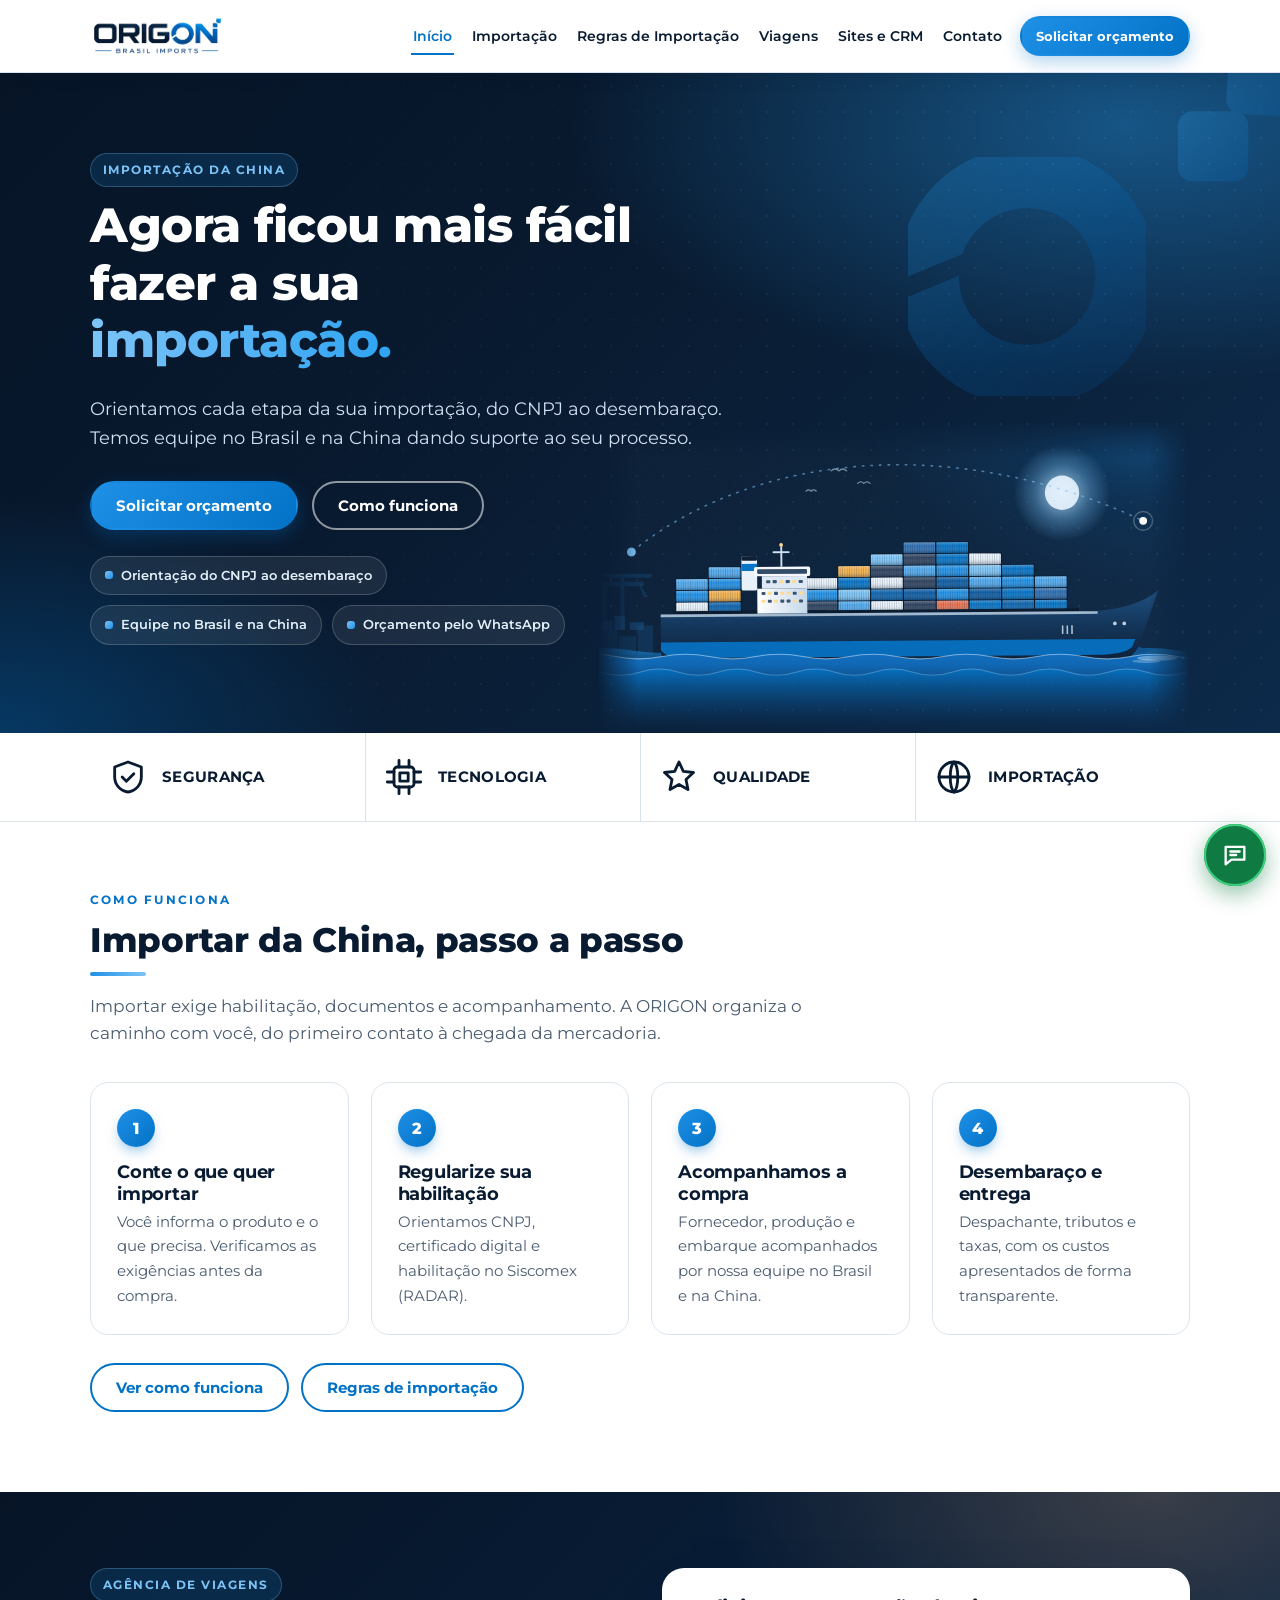
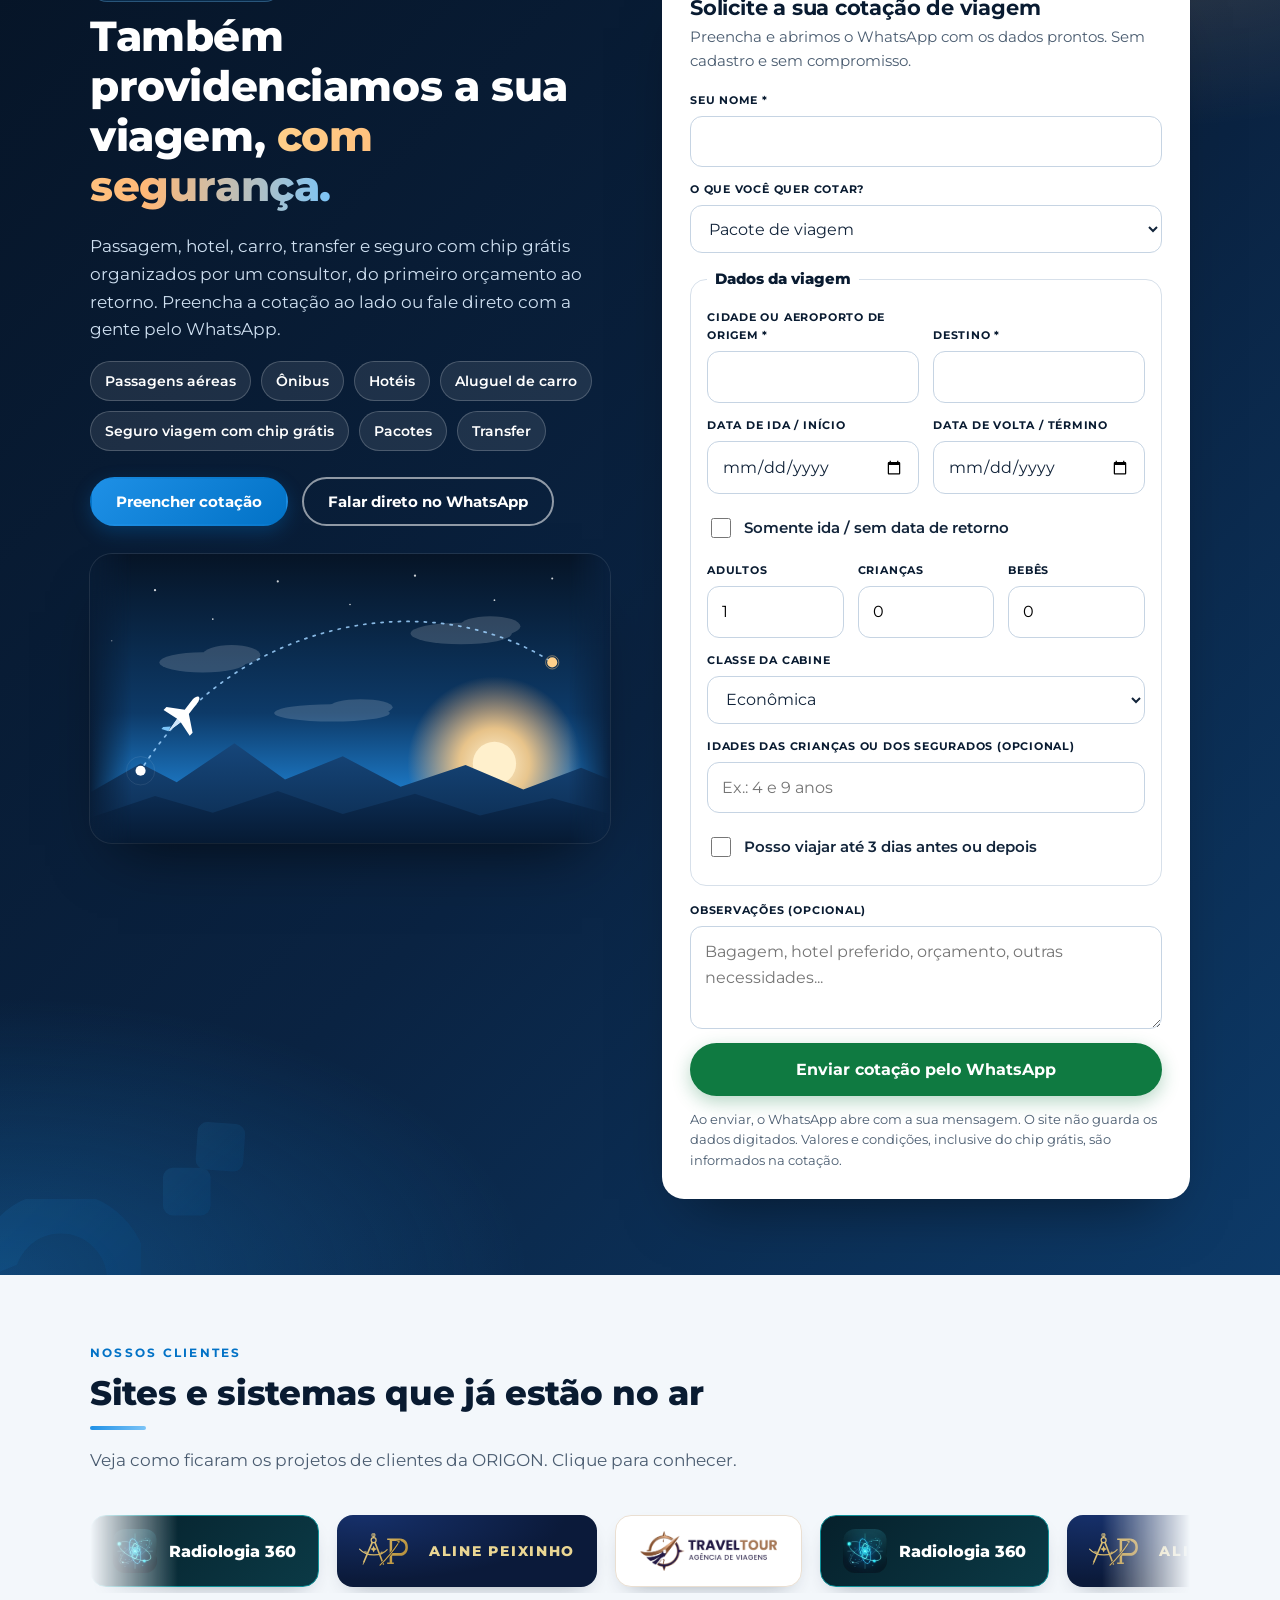
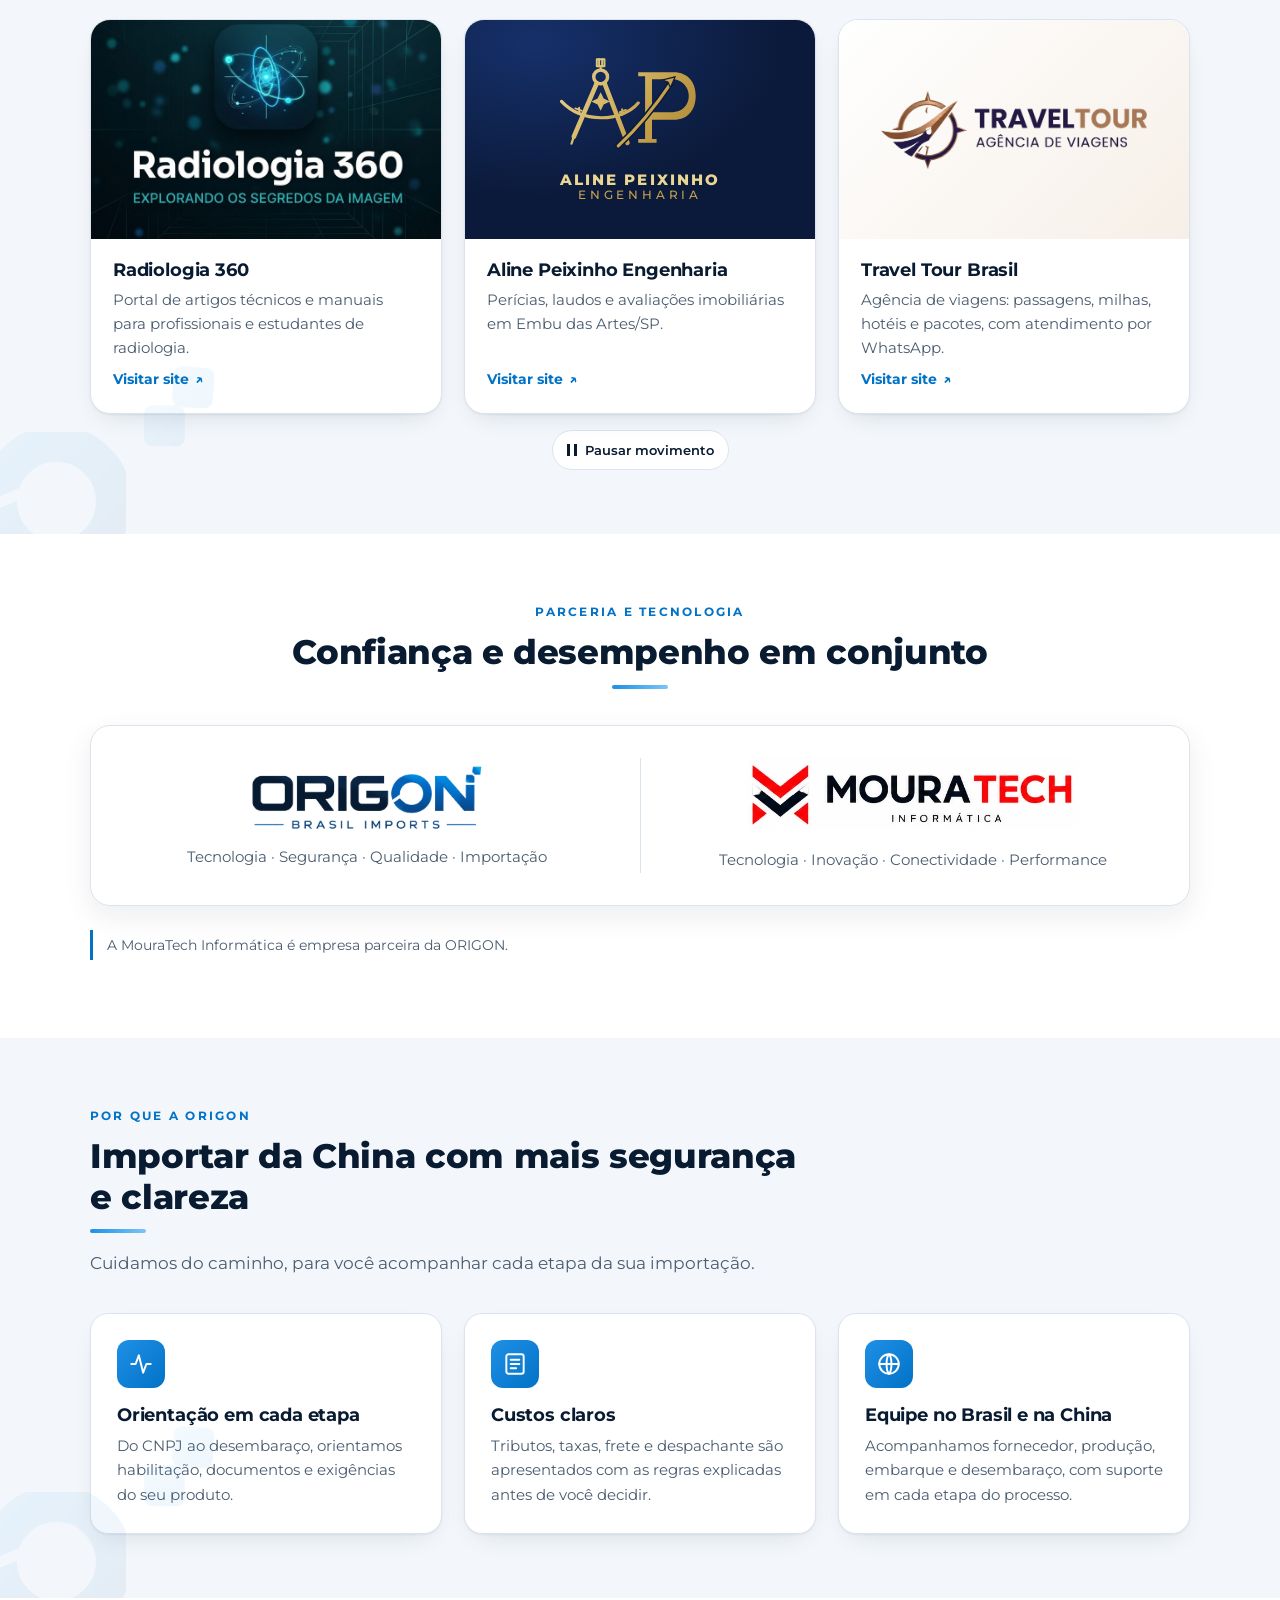
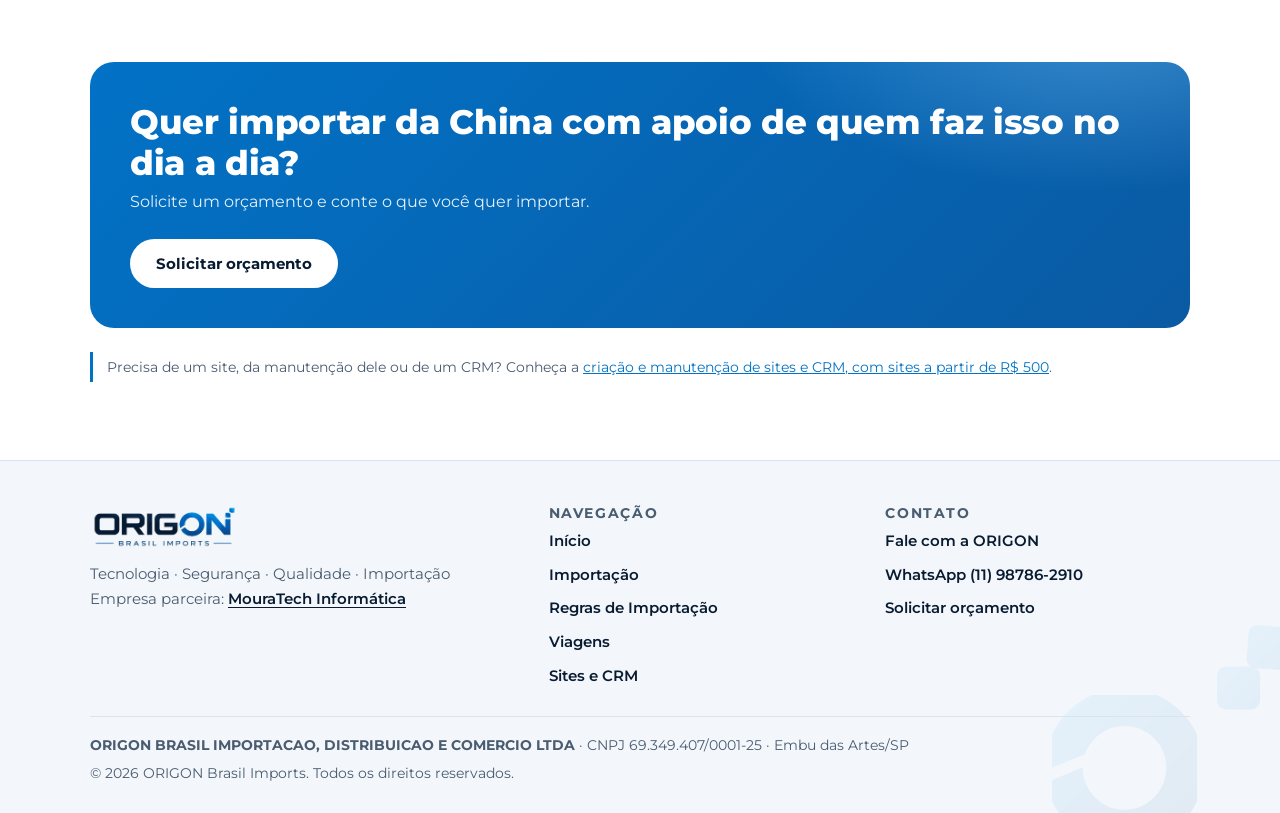
==== commit 212d4063: "Atualiza site de teste: remove modelo de cotas, pulso nos botoes e formulario de viagem (noindex man" ====
--- a/index.html
+++ b/index.html
@@ -4,14 +4,14 @@
   <meta charset="utf-8">
   <meta name="viewport" content="width=device-width, initial-scale=1, viewport-fit=cover">
   <meta name="robots" content="noindex, nofollow">
-  <title>ORIGON Brasil Imports | Importação da China em cotas</title>
-  <meta name="description" content="Importe da China em cotas com a ORIGON: dividimos o contêiner entre cotistas e orientamos cada etapa, do CNPJ ao desembaraço.">
+  <title>ORIGON Brasil Imports | Importação da China</title>
+  <meta name="description" content="Importe da China com a ORIGON: orientamos cada etapa, do CNPJ ao desembaraço, com equipe no Brasil e na China.">
   <meta name="theme-color" content="#091b31">
   <meta property="og:type" content="website">
   <meta property="og:locale" content="pt_BR">
   <meta property="og:site_name" content="ORIGON Brasil Imports">
-  <meta property="og:title" content="ORIGON Brasil Imports | Importação da China em cotas">
-  <meta property="og:description" content="Importe da China em cotas com a ORIGON: dividimos o contêiner entre cotistas e orientamos cada etapa, do CNPJ ao desembaraço.">
+  <meta property="og:title" content="ORIGON Brasil Imports | Importação da China">
+  <meta property="og:description" content="Importe da China com a ORIGON: orientamos cada etapa, do CNPJ ao desembaraço, com equipe no Brasil e na China.">
   <meta property="og:image" content="https://jardson55.github.io/origon-site-teste/assets/og-origon.png">
   <meta name="twitter:card" content="summary_large_image">
   <link rel="icon" type="image/png" href="assets/favicon-origon.png">
@@ -21,7 +21,7 @@
   <link href="https://fonts.googleapis.com/css2?family=Montserrat:wght@400;500;600;700;800&display=swap" rel="stylesheet">
   <link rel="stylesheet" href="css/style.css">
   <link rel="stylesheet" href="css/importacao.css?v=6">
-  <link rel="stylesheet" href="css/marca.css?v=5">
+  <link rel="stylesheet" href="css/marca.css?v=6">
 </head>
 <body>
   <a class="skip-link" href="#conteudo">Ir para o conteúdo</a>
@@ -37,7 +37,7 @@
       <nav class="nav" id="menu" aria-label="Principal">
         <ul>
           <li><a class="nav-link" href="index.html" aria-current="page">Início</a></li>
-          <li><a class="nav-link" href="importacao-em-cotas.html">Importação em Cotas</a></li>
+          <li><a class="nav-link" href="importacao-da-china.html">Importação</a></li>
           <li><a class="nav-link" href="regras-de-importacao.html">Regras de Importação</a></li>
           <li><a class="nav-link" href="index.html#viagens">Viagens</a></li>
           <li><a class="nav-link" href="criacao-de-sites.html">Sites e CRM</a></li>
@@ -51,15 +51,15 @@
   <main id="conteudo">
     <section class="hero">
       <div class="container">
-        <span class="eyebrow">Importação da China em cotas</span>
+        <span class="eyebrow">Importação da China</span>
         <h1>Agora ficou mais fácil fazer a sua <span class="grad">importação.</span></h1>
-        <p class="lead">Dividimos o contêiner entre cotistas e orientamos cada etapa, do CNPJ ao desembaraço. Temos equipe no Brasil e na China dando suporte ao seu processo.</p>
+        <p class="lead">Orientamos cada etapa da sua importação, do CNPJ ao desembaraço. Temos equipe no Brasil e na China dando suporte ao seu processo.</p>
         <div class="hero-actions">
           <a class="btn btn--primary" href="contato.html" data-quote>Solicitar orçamento</a>
-          <a class="btn btn--ghost" href="importacao-em-cotas.html">Como funcionam as cotas</a>
+          <a class="btn btn--ghost" href="importacao-da-china.html">Como funciona</a>
         </div>
         <ul class="chips" aria-label="Destaques">
-          <li>Contêiner dividido em cotas</li>
+          <li>Orientação do CNPJ ao desembaraço</li>
           <li>Equipe no Brasil e na China</li>
           <li>Orçamento pelo WhatsApp</li>
         </ul>
@@ -92,16 +92,16 @@
       <div class="container">
         <div class="section-head">
           <span class="eyebrow">Como funciona</span>
-          <h2>Um contêiner dividido entre cotistas</h2>
-          <p>Importar um contêiner inteiro exige capital e burocracia. Na importação em cotas, o valor da carga é dividido entre alguns cotistas, e a ORIGON organiza o caminho com você.</p>
+          <h2>Importar da China, passo a passo</h2>
+          <p>Importar exige habilitação, documentos e acompanhamento. A ORIGON organiza o caminho com você, do primeiro contato à chegada da mercadoria.</p>
         </div>
         <ol class="steps steps--auto">
-          <li><h3>Escolha sua cota</h3><p>Cada contêiner é dividido em cotas. Você participa com a sua parte da mercadoria.</p></li>
+          <li><h3>Conte o que quer importar</h3><p>Você informa o produto e o que precisa. Verificamos as exigências antes da compra.</p></li>
           <li><h3>Regularize sua habilitação</h3><p>Orientamos CNPJ, certificado digital e habilitação no Siscomex (RADAR).</p></li>
           <li><h3>Acompanhamos a compra</h3><p>Fornecedor, produção e embarque acompanhados por nossa equipe no Brasil e na China.</p></li>
-          <li><h3>Desembaraço e entrega</h3><p>Despachante, tributos e taxas com custos rateados de forma transparente entre os cotistas.</p></li>
+          <li><h3>Desembaraço e entrega</h3><p>Despachante, tributos e taxas, com os custos apresentados de forma transparente.</p></li>
         </ol>
-        <p style="margin-top:28px"><a class="btn btn--outline" href="importacao-em-cotas.html">Ver detalhes e simular uma cota</a>
+        <p style="margin-top:28px"><a class="btn btn--outline" href="importacao-da-china.html">Ver como funciona</a>
           <a class="btn btn--outline" href="regras-de-importacao.html" style="margin-left:8px">Regras de importação</a></p>
       </div>
     </section>
@@ -111,9 +111,9 @@
         <div class="viagens-txt">
           <span class="eyebrow">Agência de viagens</span>
           <h2>Também providenciamos a sua viagem, <span class="grad">com segurança.</span></h2>
-          <p>Passagem, hotel, transfer e seguro organizados por um consultor, do primeiro orçamento ao retorno. Preencha a cotação ao lado ou fale direto com a gente pelo WhatsApp.</p>
+          <p>Passagem, hotel, carro, transfer e seguro com chip grátis organizados por um consultor, do primeiro orçamento ao retorno. Preencha a cotação ao lado ou fale direto com a gente pelo WhatsApp.</p>
           <ul class="viagens-lista" aria-label="O que organizamos">
-            <li>Passagens aéreas</li><li>Hotéis</li><li>Pacotes</li><li>Transfer</li><li>Seguro viagem</li>
+            <li>Passagens aéreas</li><li>Ônibus</li><li>Hotéis</li><li>Aluguel de carro</li><li>Seguro viagem com chip grátis</li><li>Pacotes</li><li>Transfer</li>
           </ul>
           <div class="hero-actions">
             <a class="btn btn--primary" href="#cotacao-viagem">Preencher cotação</a>
@@ -126,7 +126,7 @@
           <p class="form-sub">Preencha e abrimos o WhatsApp com os dados prontos. Sem cadastro e sem compromisso.</p>
           <div class="campo campo--full"><label for="v-nome">Seu nome *</label><input id="v-nome" name="nome" type="text" autocomplete="name" required></div>
           <div class="campo campo--full"><label for="v-tipo">O que você quer cotar?</label>
-            <select id="v-tipo" name="tipo"><option>Pacote de viagem</option><option>Passagem aérea</option><option>Hotel</option><option>Passagem + hotel</option><option>Transfer</option><option>Seguro viagem</option></select></div>
+            <select id="v-tipo" name="tipo"><option>Pacote de viagem</option><option>Passagem aérea</option><option>Passagem de ônibus</option><option>Hotel / hospedagem</option><option>Passagem + hotel</option><option>Aluguel de carro</option><option>Seguro viagem com chip grátis</option><option>Transfer</option></select></div>
           <fieldset class="dados-viagem"><legend>Dados da viagem</legend>
             <div class="form-grid">
               <div class="campo"><label for="v-origem">Cidade ou aeroporto de origem *</label><input id="v-origem" name="origem" type="text" required></div>
@@ -146,7 +146,7 @@
           <div class="campo campo--full campo--obs"><label for="v-obs">Observações (opcional)</label><textarea id="v-obs" name="obs" rows="3" placeholder="Bagagem, hotel preferido, orçamento, outras necessidades..."></textarea></div>
           <button class="btn btn--whatsapp btn--block" type="submit">Enviar cotação pelo WhatsApp</button>
           <p class="form-erro" role="alert" hidden></p>
-          <p class="form-nota">Ao enviar, o WhatsApp abre com a sua mensagem. O site não guarda os dados digitados. Valores e condições são informados na cotação.</p>
+          <p class="form-nota">Ao enviar, o WhatsApp abre com a sua mensagem. O site não guarda os dados digitados. Valores e condições, inclusive do chip grátis, são informados na cotação.</p>
         </form>
       </div>
     </section>
@@ -251,13 +251,13 @@
         <div class="grid grid--3">
           <article class="card">
             <div class="icon"><svg viewBox="0 0 24 24" fill="none" stroke="currentColor" stroke-width="1.8" stroke-linecap="round" stroke-linejoin="round" aria-hidden="true"><path d="M3 12h4l3-8 4 16 3-8h4"/></svg></div>
-            <h3>Importação em cotas</h3>
-            <p>O valor de um contêiner é dividido entre alguns cotistas, para quem não tem capital ou estrutura para importar sozinho.</p>
+            <h3>Orientação em cada etapa</h3>
+            <p>Do CNPJ ao desembaraço, orientamos habilitação, documentos e exigências do seu produto.</p>
           </article>
           <article class="card">
             <div class="icon"><svg viewBox="0 0 24 24" fill="none" stroke="currentColor" stroke-width="1.8" stroke-linecap="round" stroke-linejoin="round" aria-hidden="true"><rect x="4" y="3" width="16" height="18" rx="2"/><path d="M8 8h8M8 12h8M8 16h5"/></svg></div>
             <h3>Custos claros</h3>
-            <p>Tributos, taxas, frete e despachante são apresentados e rateados entre os cotistas, com as regras explicadas antes de você decidir.</p>
+            <p>Tributos, taxas, frete e despachante são apresentados com as regras explicadas antes de você decidir.</p>
           </article>
           <article class="card">
             <div class="icon"><svg viewBox="0 0 24 24" fill="none" stroke="currentColor" stroke-width="1.8" stroke-linecap="round" stroke-linejoin="round" aria-hidden="true"><circle cx="12" cy="12" r="9"/><path d="M3 12h18M12 3c3 3 3 15 0 18M12 3c-3 3-3 15 0 18"/></svg></div>
@@ -273,7 +273,7 @@
         <div class="cta-band">
           <div>
             <h2>Quer importar da China com apoio de quem faz isso no dia a dia?</h2>
-            <p>Solicite um orçamento e veja como participar de um próximo contêiner.</p>
+            <p>Solicite um orçamento e conte o que você quer importar.</p>
           </div>
           <a class="btn btn--primary" href="contato.html" data-quote>Solicitar orçamento</a>
         </div>
@@ -299,7 +299,7 @@
           <h3>Navegação</h3>
           <ul>
             <li><a href="index.html">Início</a></li>
-            <li><a href="importacao-em-cotas.html">Importação em Cotas</a></li>
+            <li><a href="importacao-da-china.html">Importação</a></li>
             <li><a href="regras-de-importacao.html">Regras de Importação</a></li>
             <li><a href="index.html#viagens">Viagens</a></li>
             <li><a href="criacao-de-sites.html">Sites e CRM</a></li>
@@ -322,7 +322,7 @@
   </footer>
 
   <script src="js/config.js"></script>
-  <script src="js/main.js?v=6"></script>
+  <script src="js/main.js?v=7"></script>
   <script src="js/carrossel.js?v=1"></script>
   <script src="js/formularios.js?v=3"></script>
 </body>
--- a/css/marca.css
+++ b/css/marca.css
@@ -242,3 +242,11 @@
 }
 .dados-viagem .form-grid { align-items: end; }
 .dados-viagem .campo { justify-content: flex-end; }
+
+/* Botões principais com pulso suave (azul e verde), como o do WhatsApp */
+.btn--primary, .btn--whatsapp:not([data-empty]) { animation: pulso-suave 3.6s ease-in-out infinite; }
+.btn--primary { --pulso: 2,114,198; }
+.btn--whatsapp { --pulso: 15,122,65; }
+.cta-band .btn--primary { --pulso: 255,255,255; }
+.btn--primary:hover, .btn--whatsapp:hover { animation-play-state: paused; }
+@media (prefers-reduced-motion: reduce) { .btn--primary, .btn--whatsapp { animation: none; } }
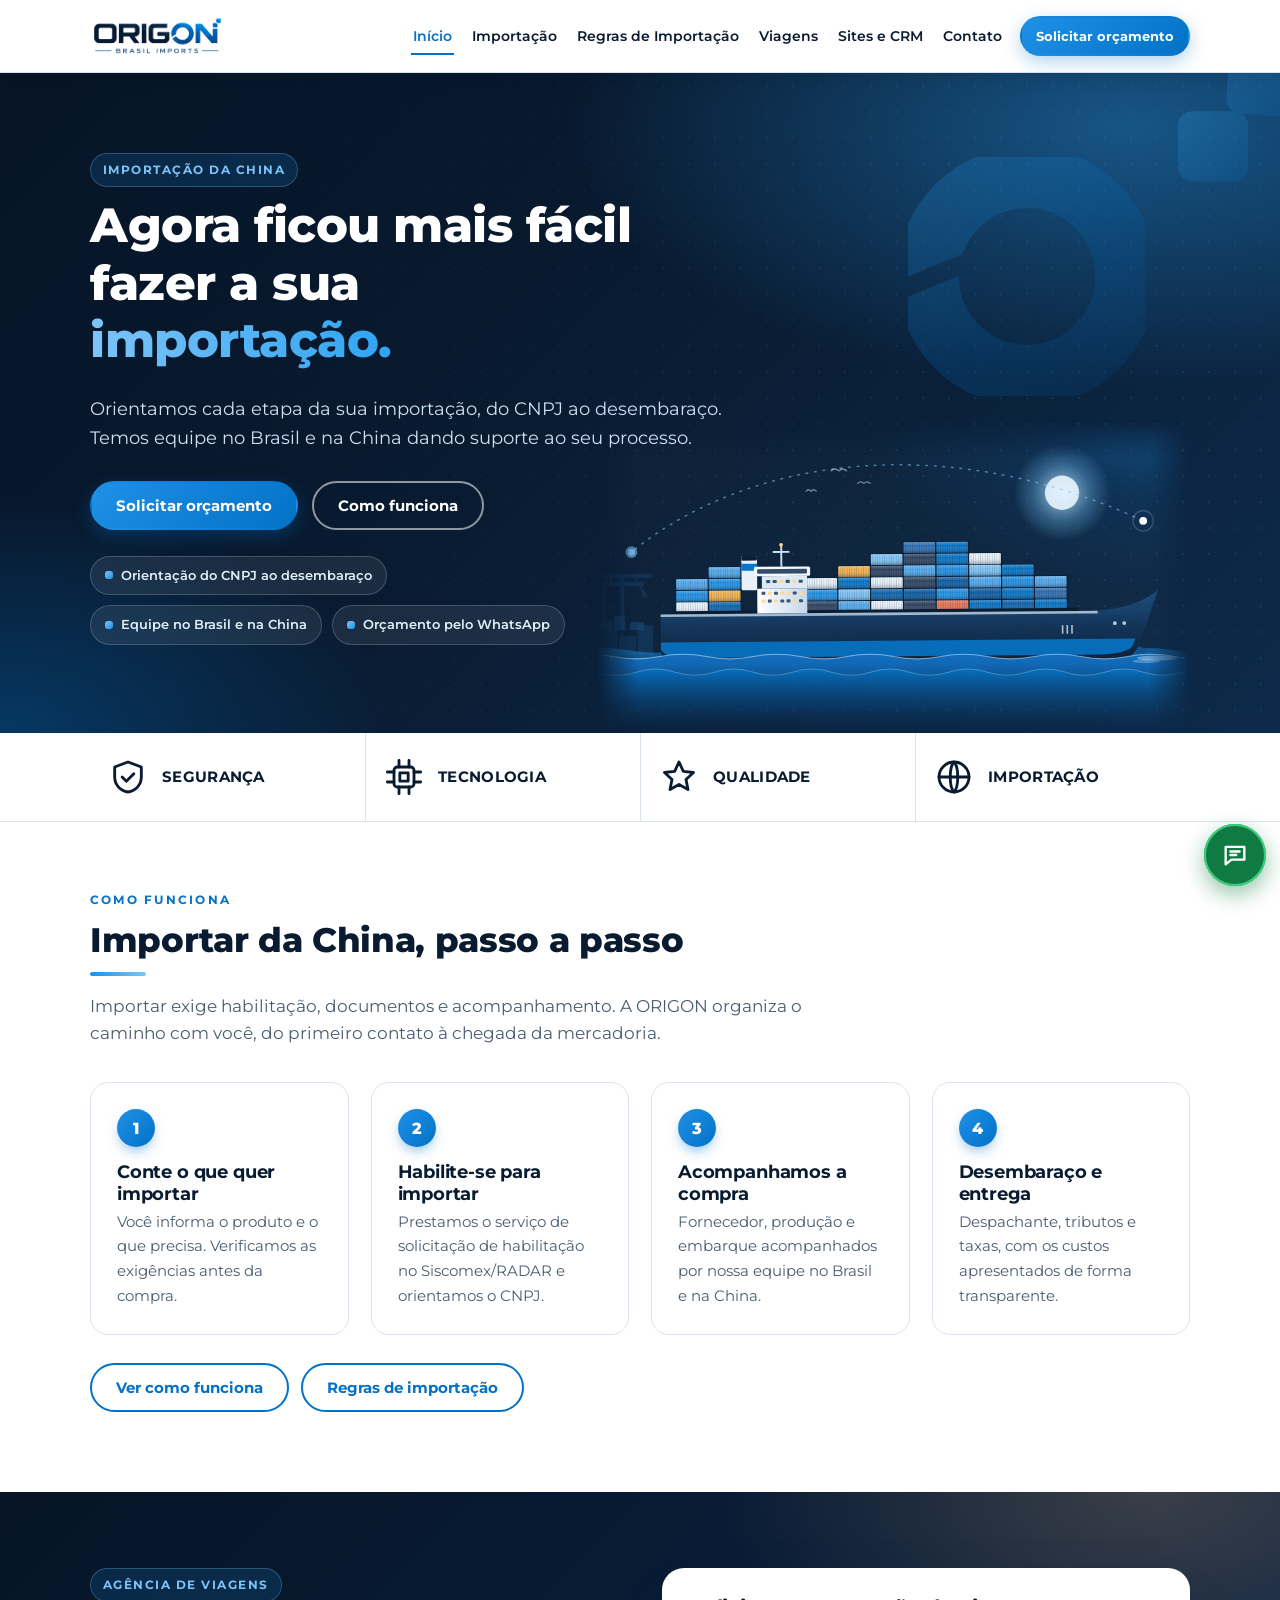
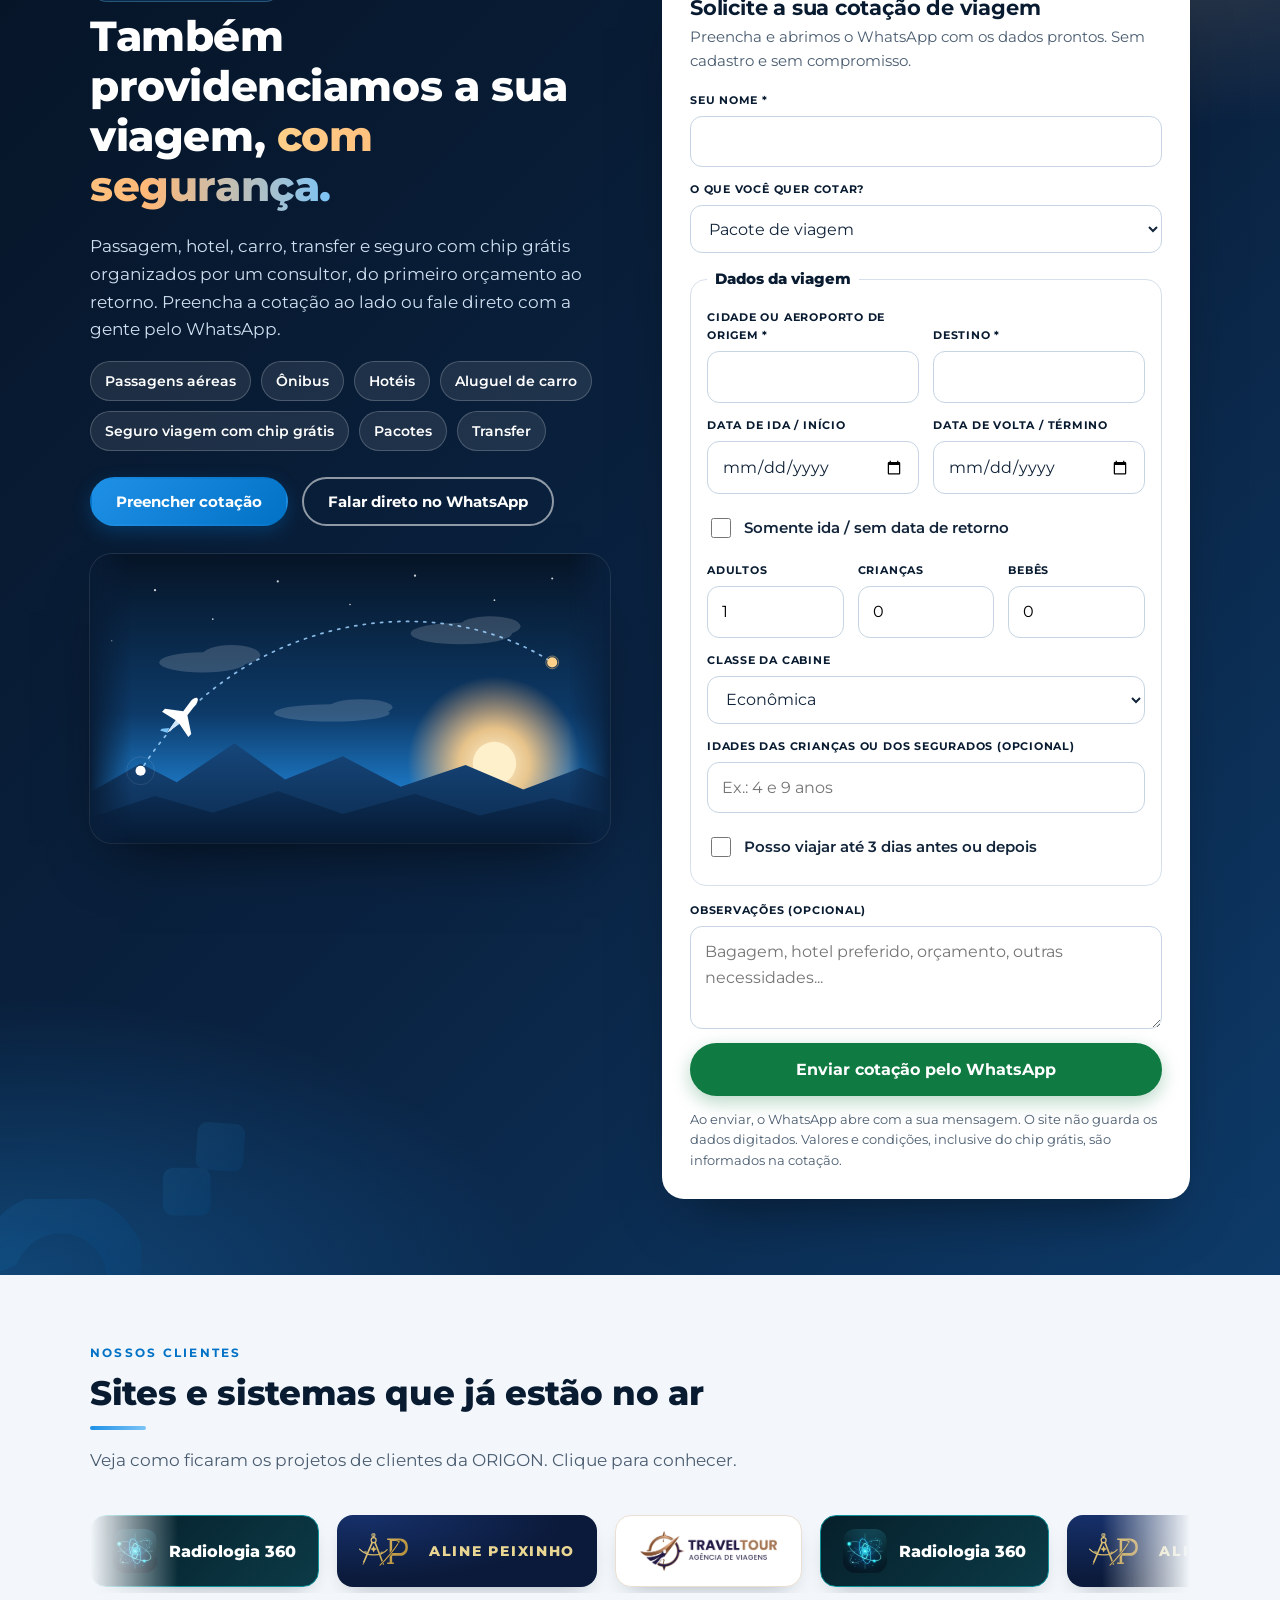
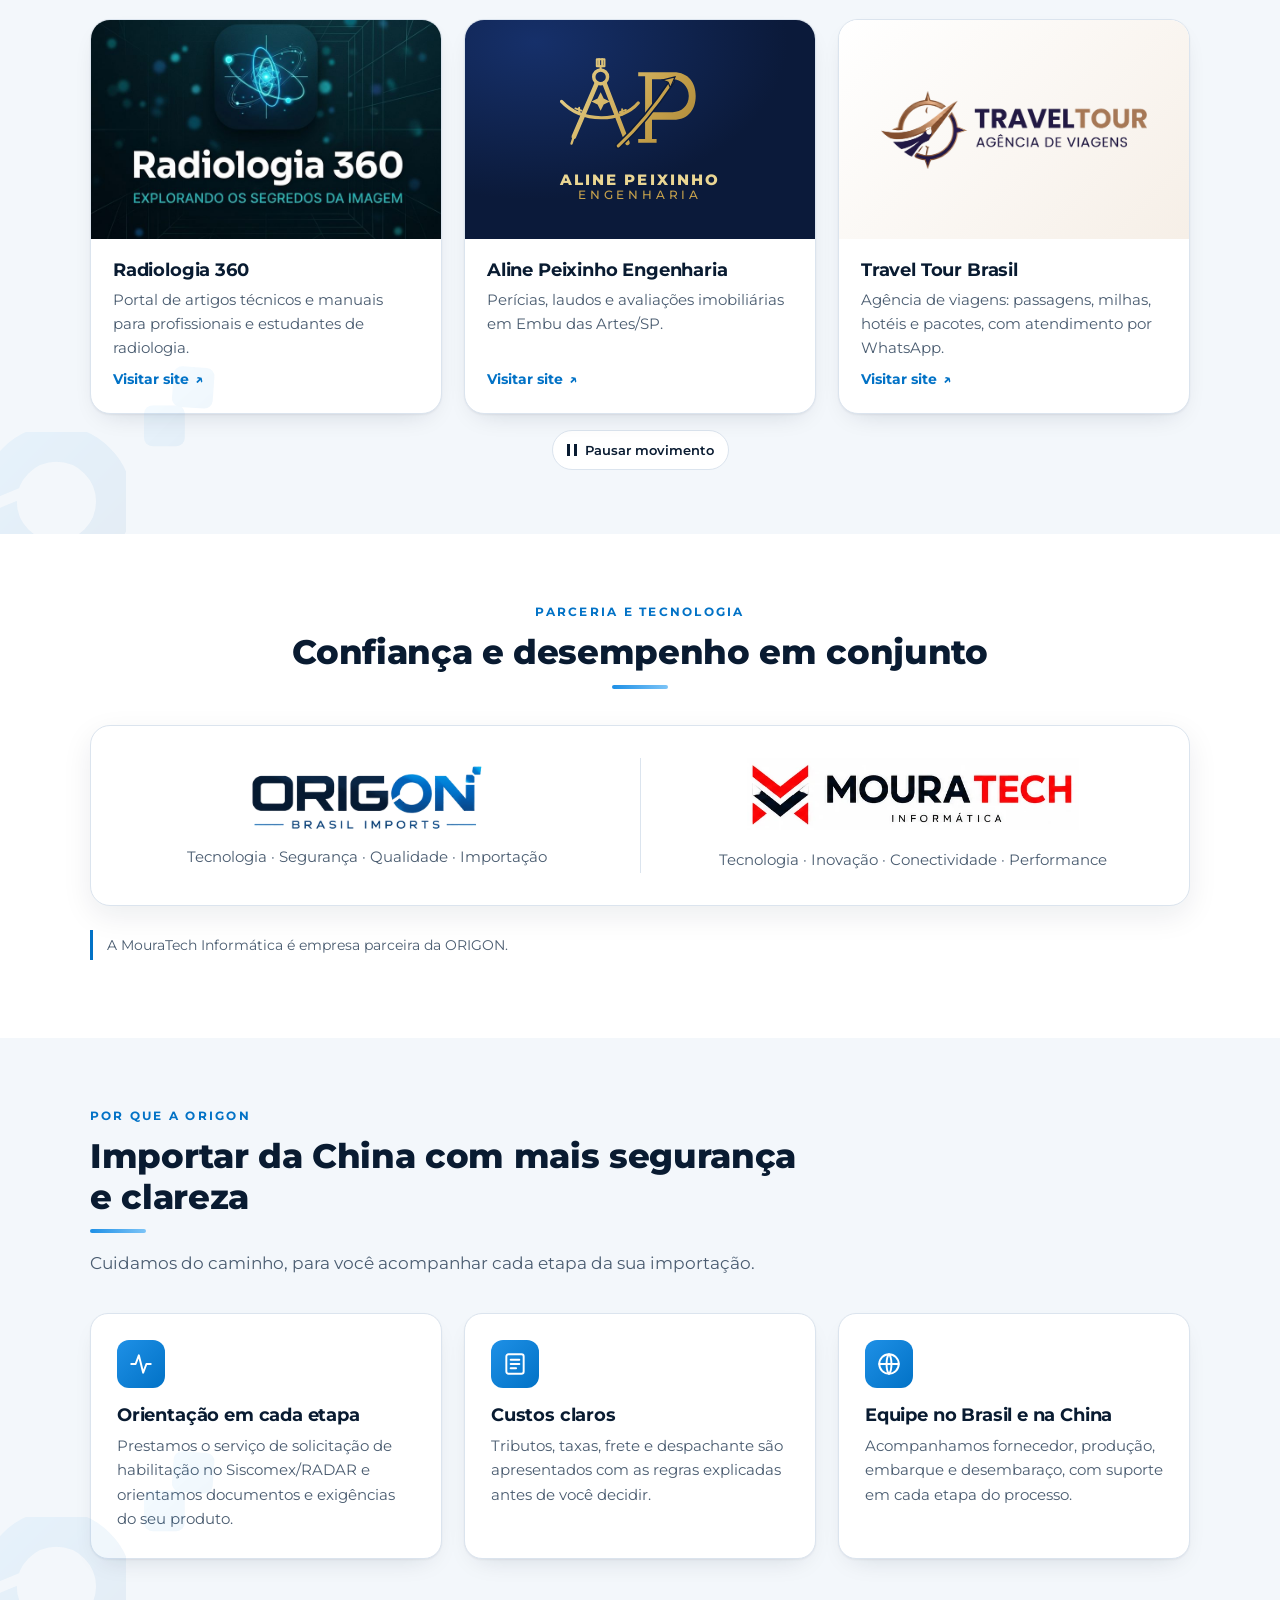
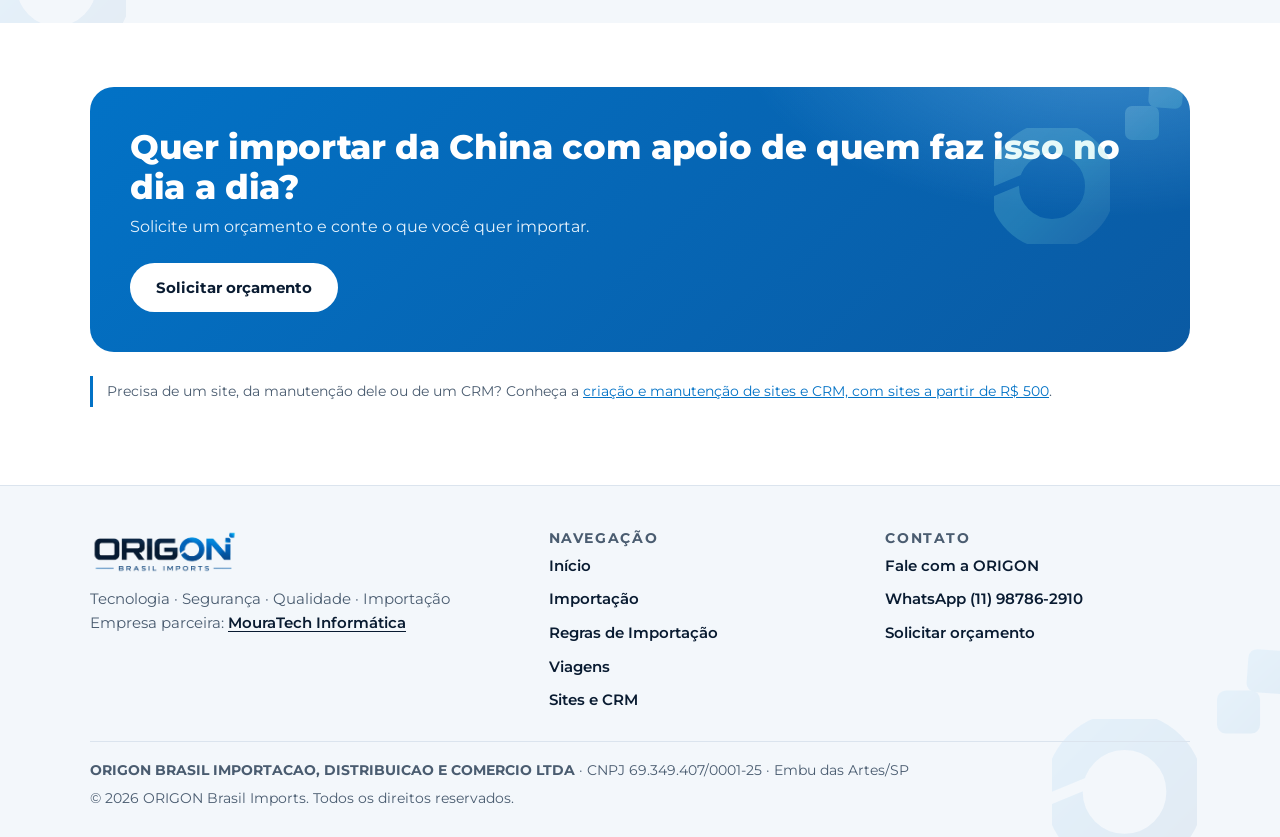
==== commit c5997663: "Atualiza site de teste: habilitacao Siscomex/RADAR e modalidades corrigidas (noindex mantido) Co-Aut" ====
--- a/index.html
+++ b/index.html
@@ -21,7 +21,7 @@
   <link href="https://fonts.googleapis.com/css2?family=Montserrat:wght@400;500;600;700;800&display=swap" rel="stylesheet">
   <link rel="stylesheet" href="css/style.css">
   <link rel="stylesheet" href="css/importacao.css?v=6">
-  <link rel="stylesheet" href="css/marca.css?v=6">
+  <link rel="stylesheet" href="css/marca.css?v=7">
 </head>
 <body>
   <a class="skip-link" href="#conteudo">Ir para o conteúdo</a>
@@ -97,7 +97,7 @@
         </div>
         <ol class="steps steps--auto">
           <li><h3>Conte o que quer importar</h3><p>Você informa o produto e o que precisa. Verificamos as exigências antes da compra.</p></li>
-          <li><h3>Regularize sua habilitação</h3><p>Orientamos CNPJ, certificado digital e habilitação no Siscomex (RADAR).</p></li>
+          <li><h3>Habilite-se para importar</h3><p>Prestamos o serviço de solicitação de habilitação no Siscomex/RADAR e orientamos o CNPJ.</p></li>
           <li><h3>Acompanhamos a compra</h3><p>Fornecedor, produção e embarque acompanhados por nossa equipe no Brasil e na China.</p></li>
           <li><h3>Desembaraço e entrega</h3><p>Despachante, tributos e taxas, com os custos apresentados de forma transparente.</p></li>
         </ol>
@@ -252,7 +252,7 @@
           <article class="card">
             <div class="icon"><svg viewBox="0 0 24 24" fill="none" stroke="currentColor" stroke-width="1.8" stroke-linecap="round" stroke-linejoin="round" aria-hidden="true"><path d="M3 12h4l3-8 4 16 3-8h4"/></svg></div>
             <h3>Orientação em cada etapa</h3>
-            <p>Do CNPJ ao desembaraço, orientamos habilitação, documentos e exigências do seu produto.</p>
+            <p>Prestamos o serviço de solicitação de habilitação no Siscomex/RADAR e orientamos documentos e exigências do seu produto.</p>
           </article>
           <article class="card">
             <div class="icon"><svg viewBox="0 0 24 24" fill="none" stroke="currentColor" stroke-width="1.8" stroke-linecap="round" stroke-linejoin="round" aria-hidden="true"><rect x="4" y="3" width="16" height="18" rx="2"/><path d="M8 8h8M8 12h8M8 16h5"/></svg></div>
--- a/css/marca.css
+++ b/css/marca.css
@@ -250,3 +250,9 @@
 .cta-band .btn--primary { --pulso: 255,255,255; }
 .btn--primary:hover, .btn--whatsapp:hover { animation-play-state: paused; }
 @media (prefers-reduced-motion: reduce) { .btn--primary, .btn--whatsapp { animation: none; } }
+
+/* Habilitação no Siscomex/RADAR */
+.sub-lista { margin: 18px 0 10px; font-weight: 700; color: var(--navy); }
+.panel ol.lista-simples { padding-left: 1.2em; }
+.panel ol.lista-simples li { margin-bottom: 10px; }
+.panel .fonte { margin: 14px 0 0; font-size: .88rem; }
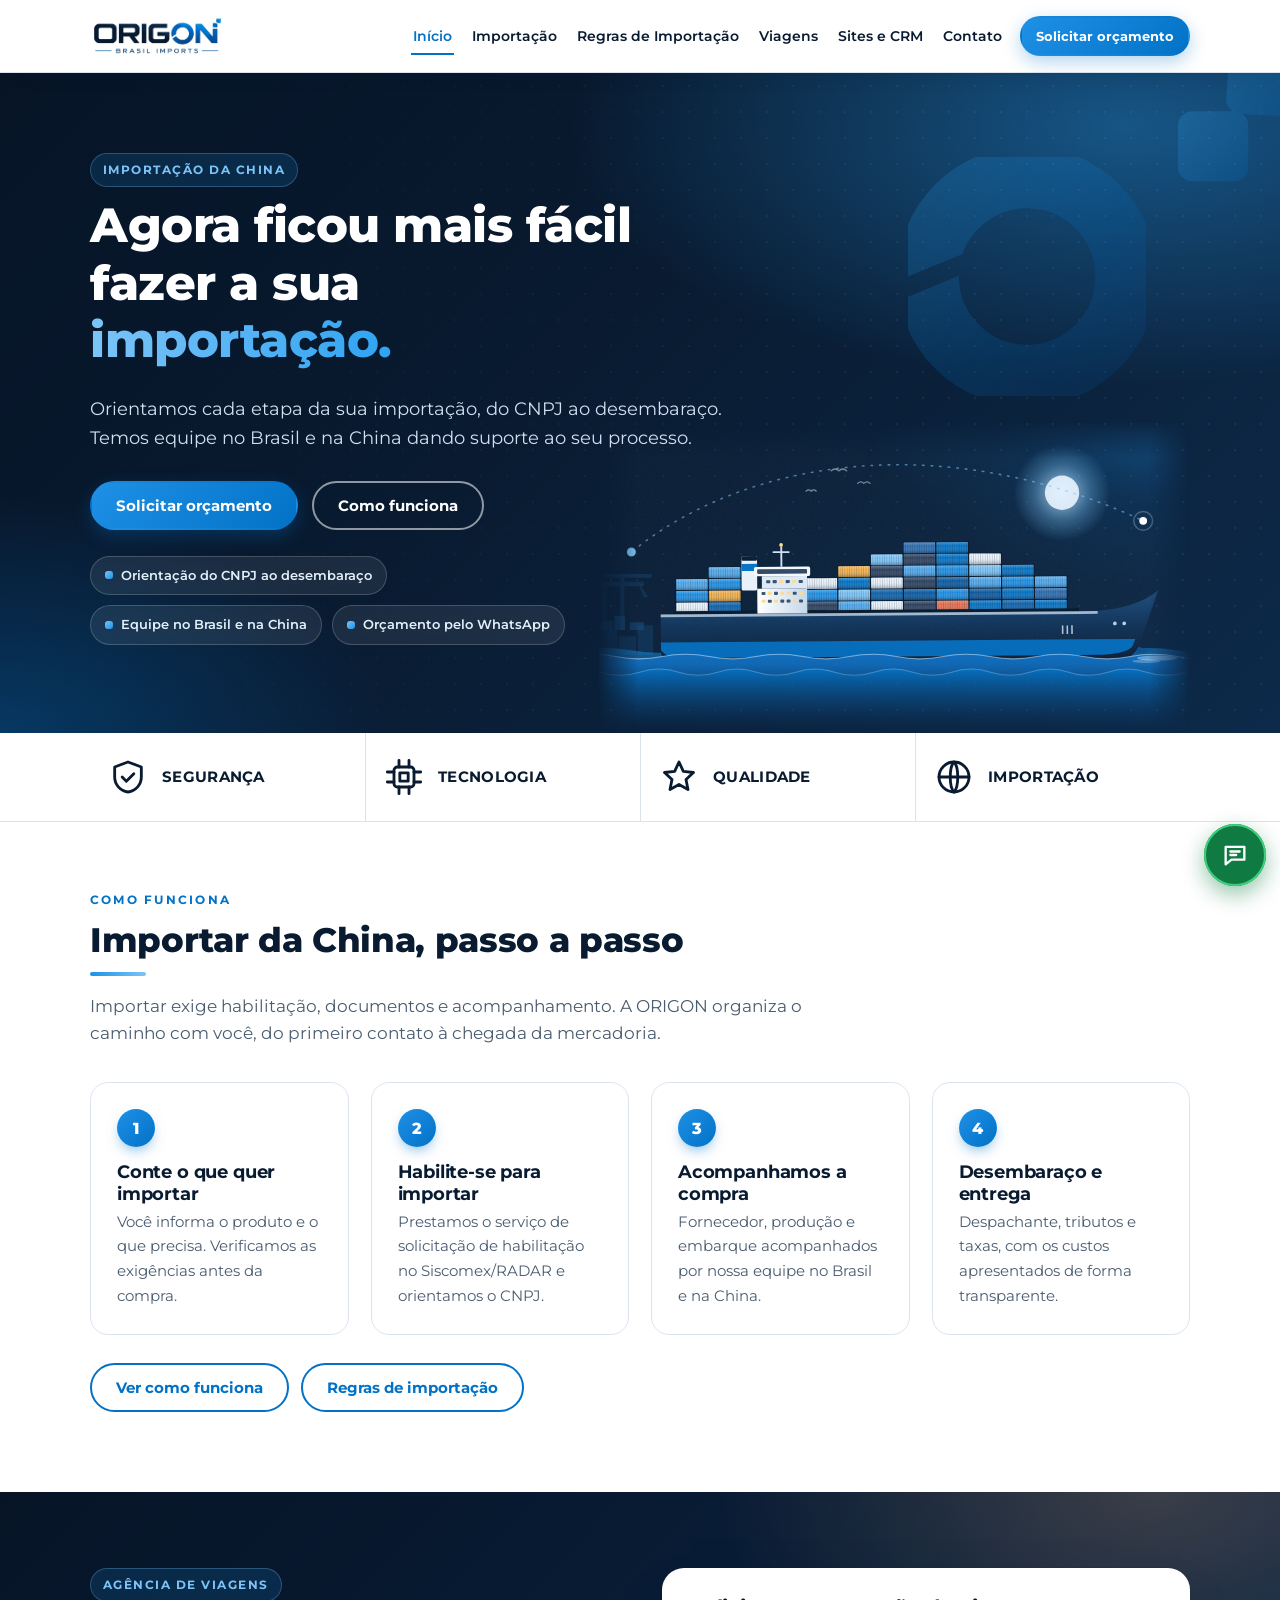
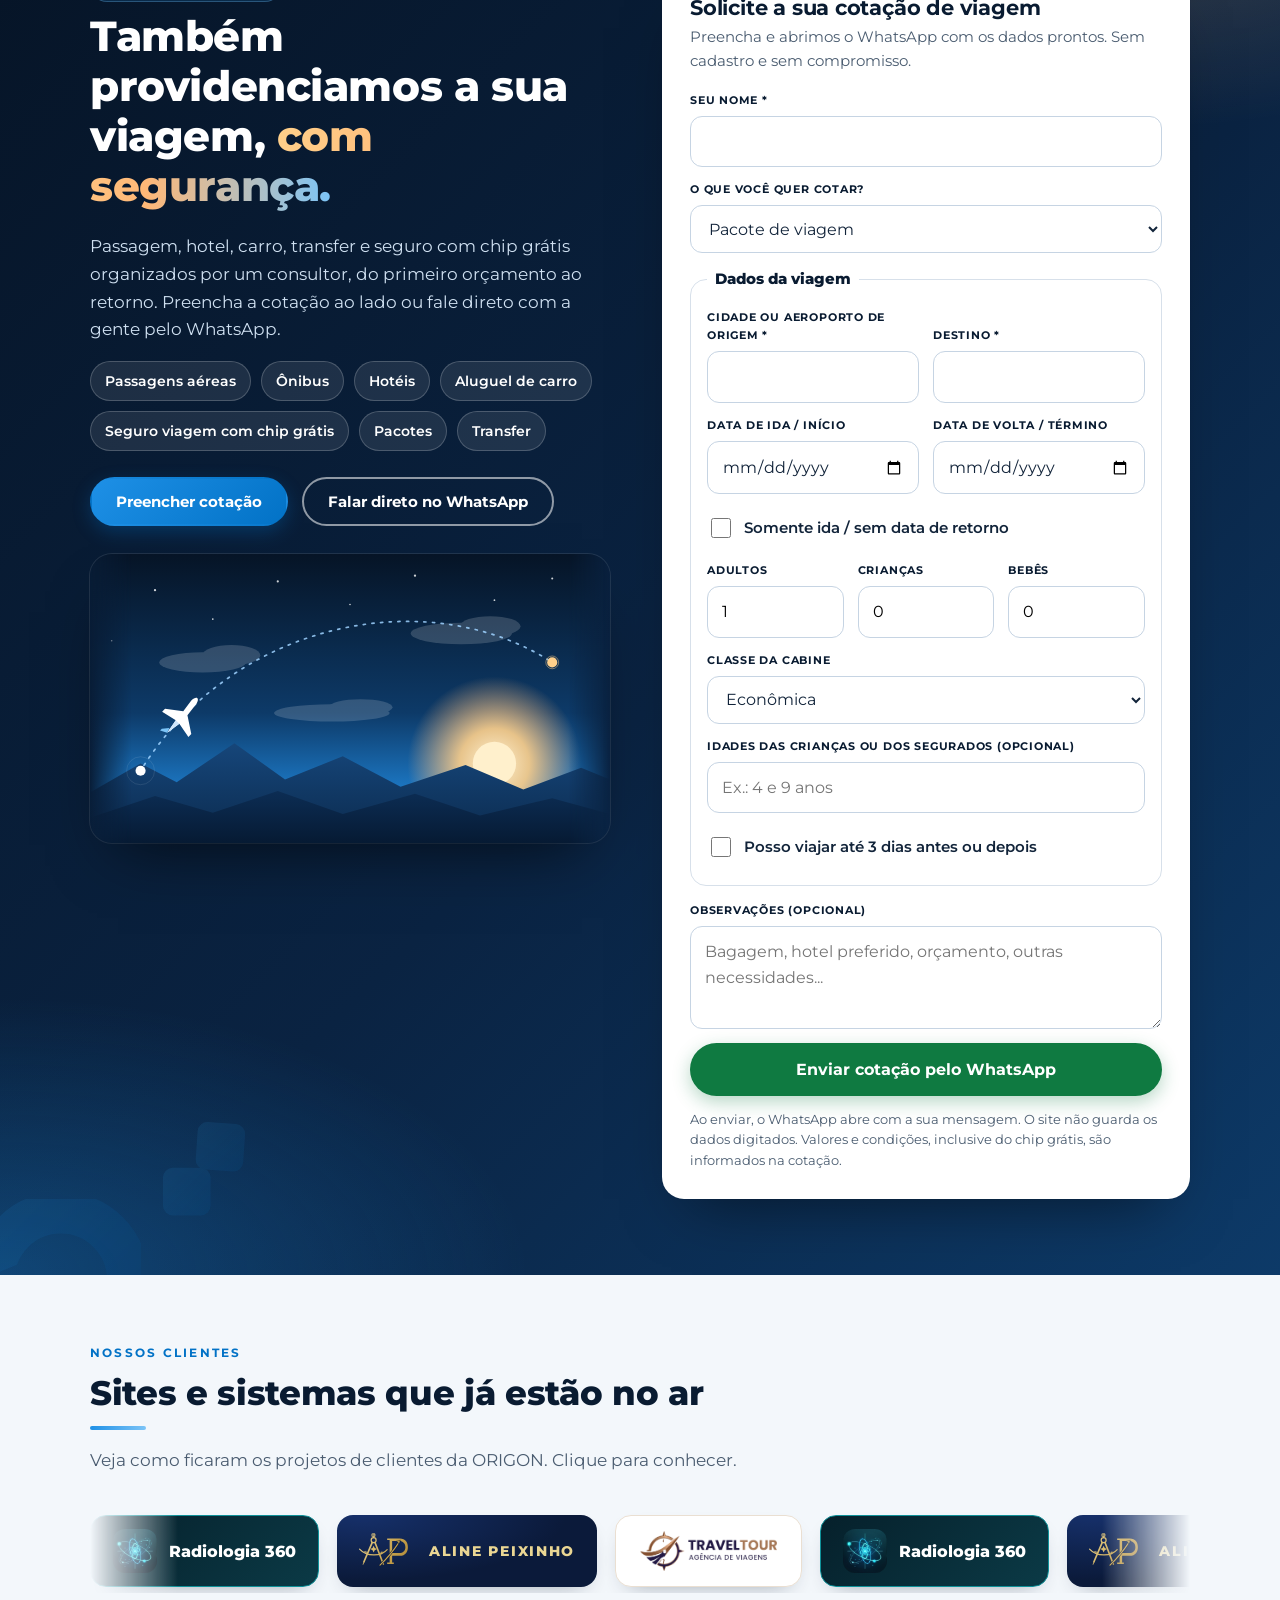
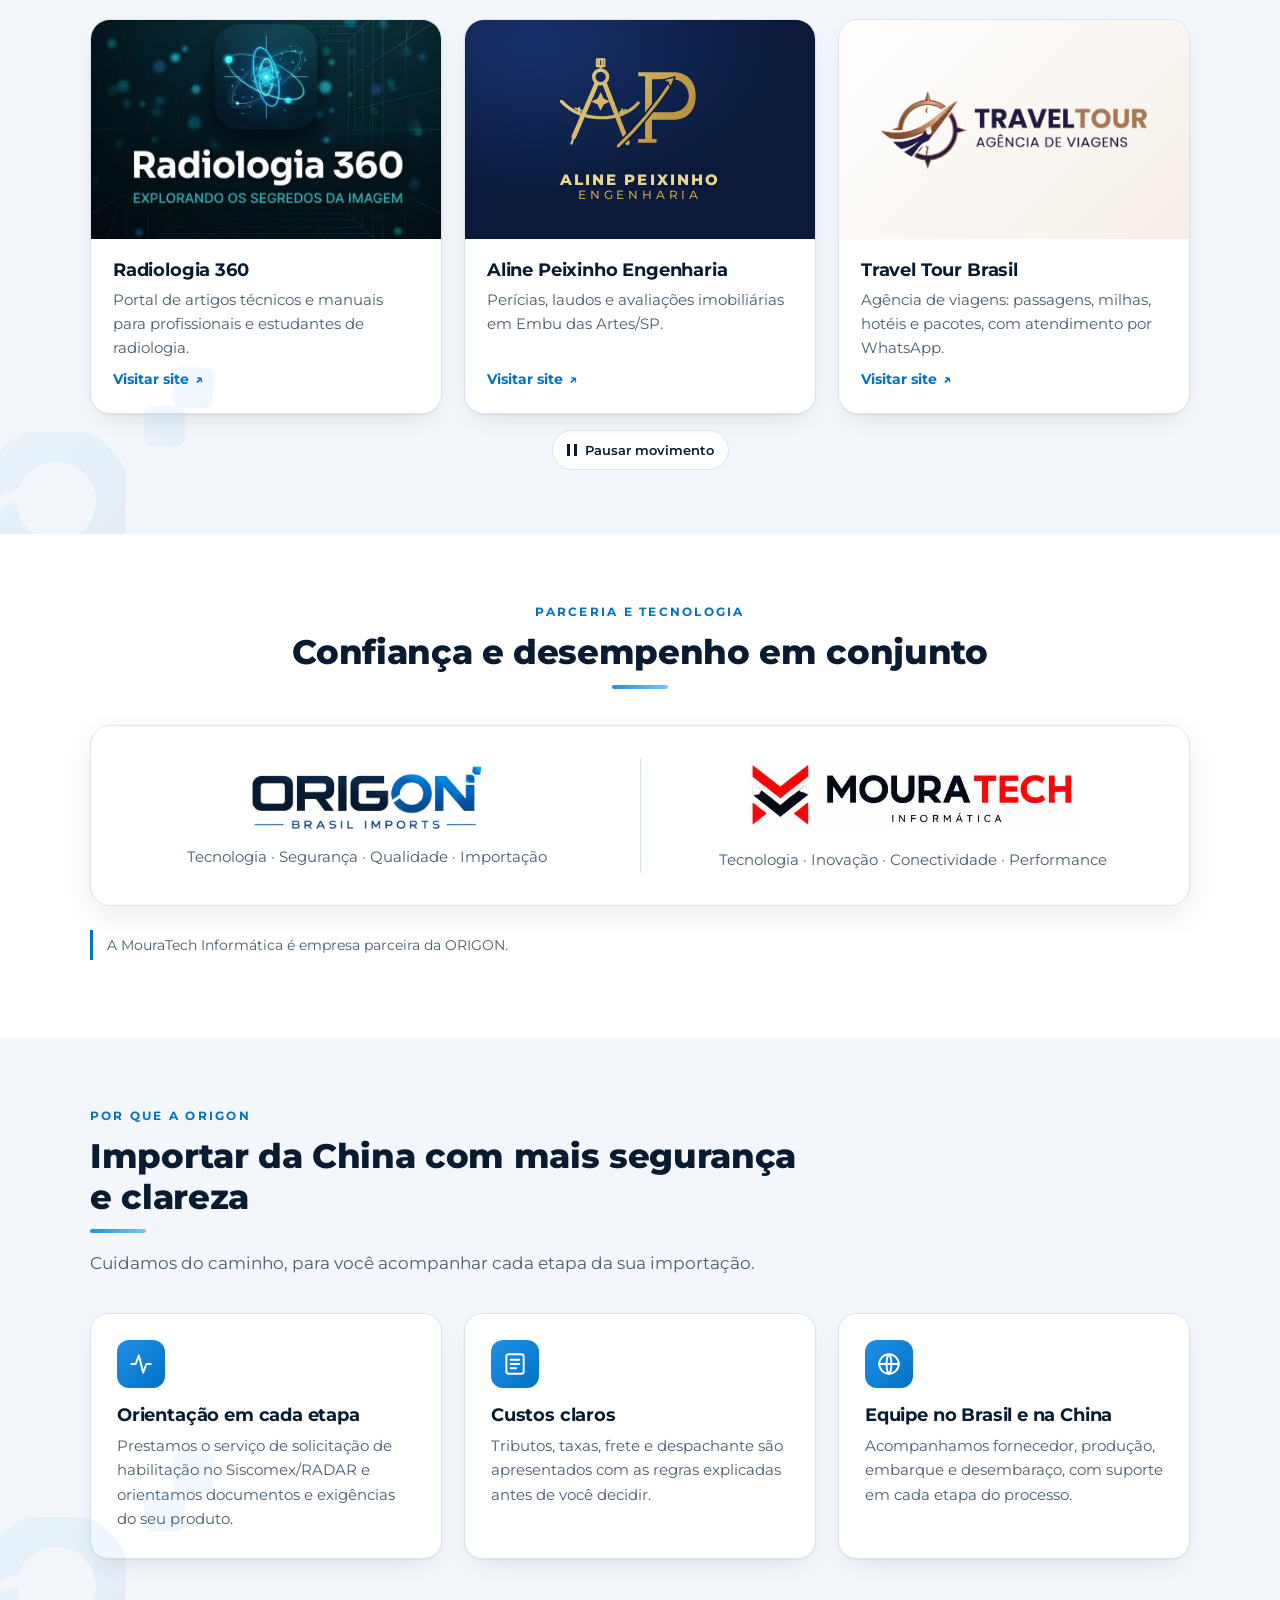
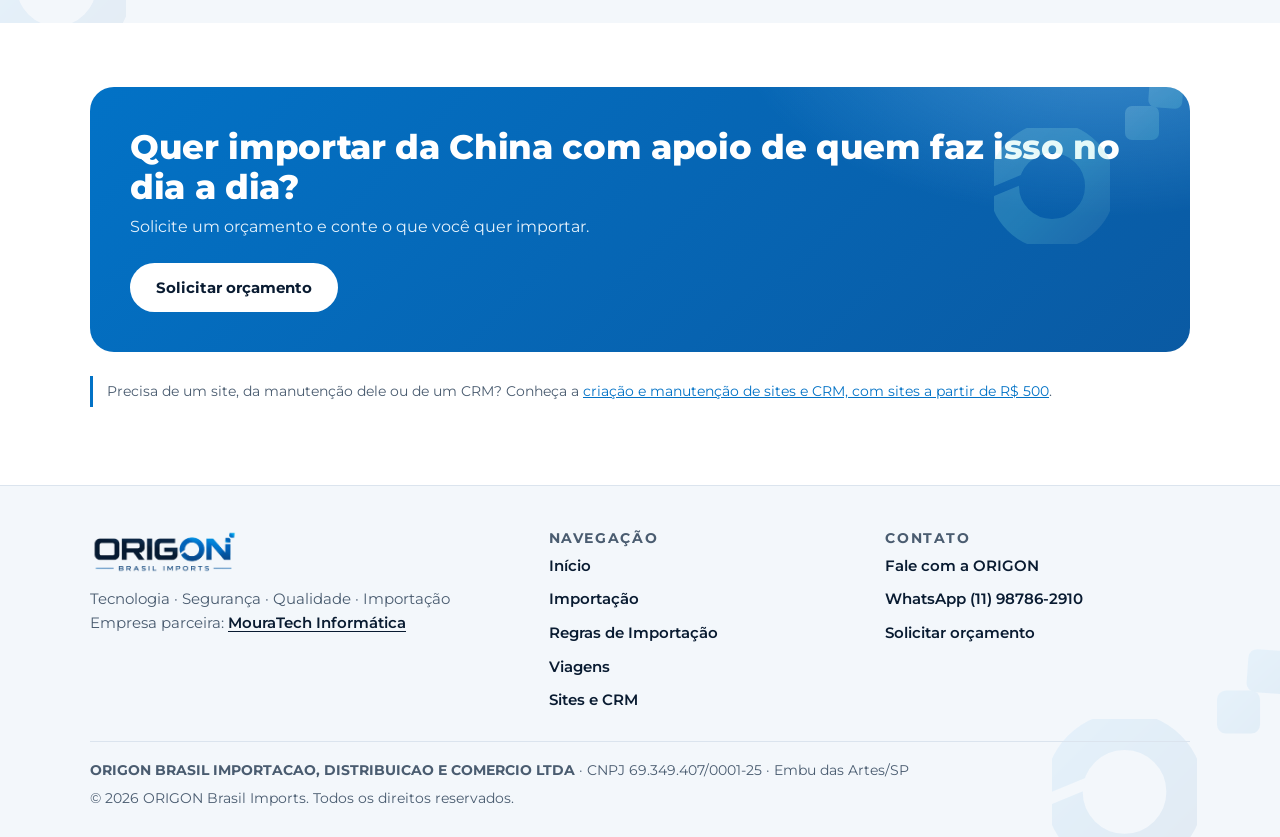
==== commit 15b41a43: "Atualiza site de teste: texto do credenciamento (noindex mantido) Co-Authored-By: Claude Sonnet 5.5 " ====
--- a/index.html
+++ b/index.html
@@ -21,7 +21,7 @@
   <link href="https://fonts.googleapis.com/css2?family=Montserrat:wght@400;500;600;700;800&display=swap" rel="stylesheet">
   <link rel="stylesheet" href="css/style.css">
   <link rel="stylesheet" href="css/importacao.css?v=6">
-  <link rel="stylesheet" href="css/marca.css?v=7">
+  <link rel="stylesheet" href="css/marca.css?v=8">
 </head>
 <body>
   <a class="skip-link" href="#conteudo">Ir para o conteúdo</a>
@@ -321,7 +321,7 @@
     </div>
   </footer>
 
-  <script src="js/config.js"></script>
+  <script src="js/config.js?v=2"></script>
   <script src="js/main.js?v=7"></script>
   <script src="js/carrossel.js?v=1"></script>
   <script src="js/formularios.js?v=3"></script>
--- a/css/marca.css
+++ b/css/marca.css
@@ -256,3 +256,6 @@
 .panel ol.lista-simples { padding-left: 1.2em; }
 .panel ol.lista-simples li { margin-bottom: 10px; }
 .panel .fonte { margin: 14px 0 0; font-size: .88rem; }
+.panel .intro-painel { margin-bottom: 12px; }
+.panel .fazemos { margin: 16px 0 12px; padding: 14px 16px; border-radius: 12px; background: rgba(30,144,230,.18); border-left: 3px solid #7cc4f7; color: #fff; }
+.panel .fazemos strong { color: #fff; }
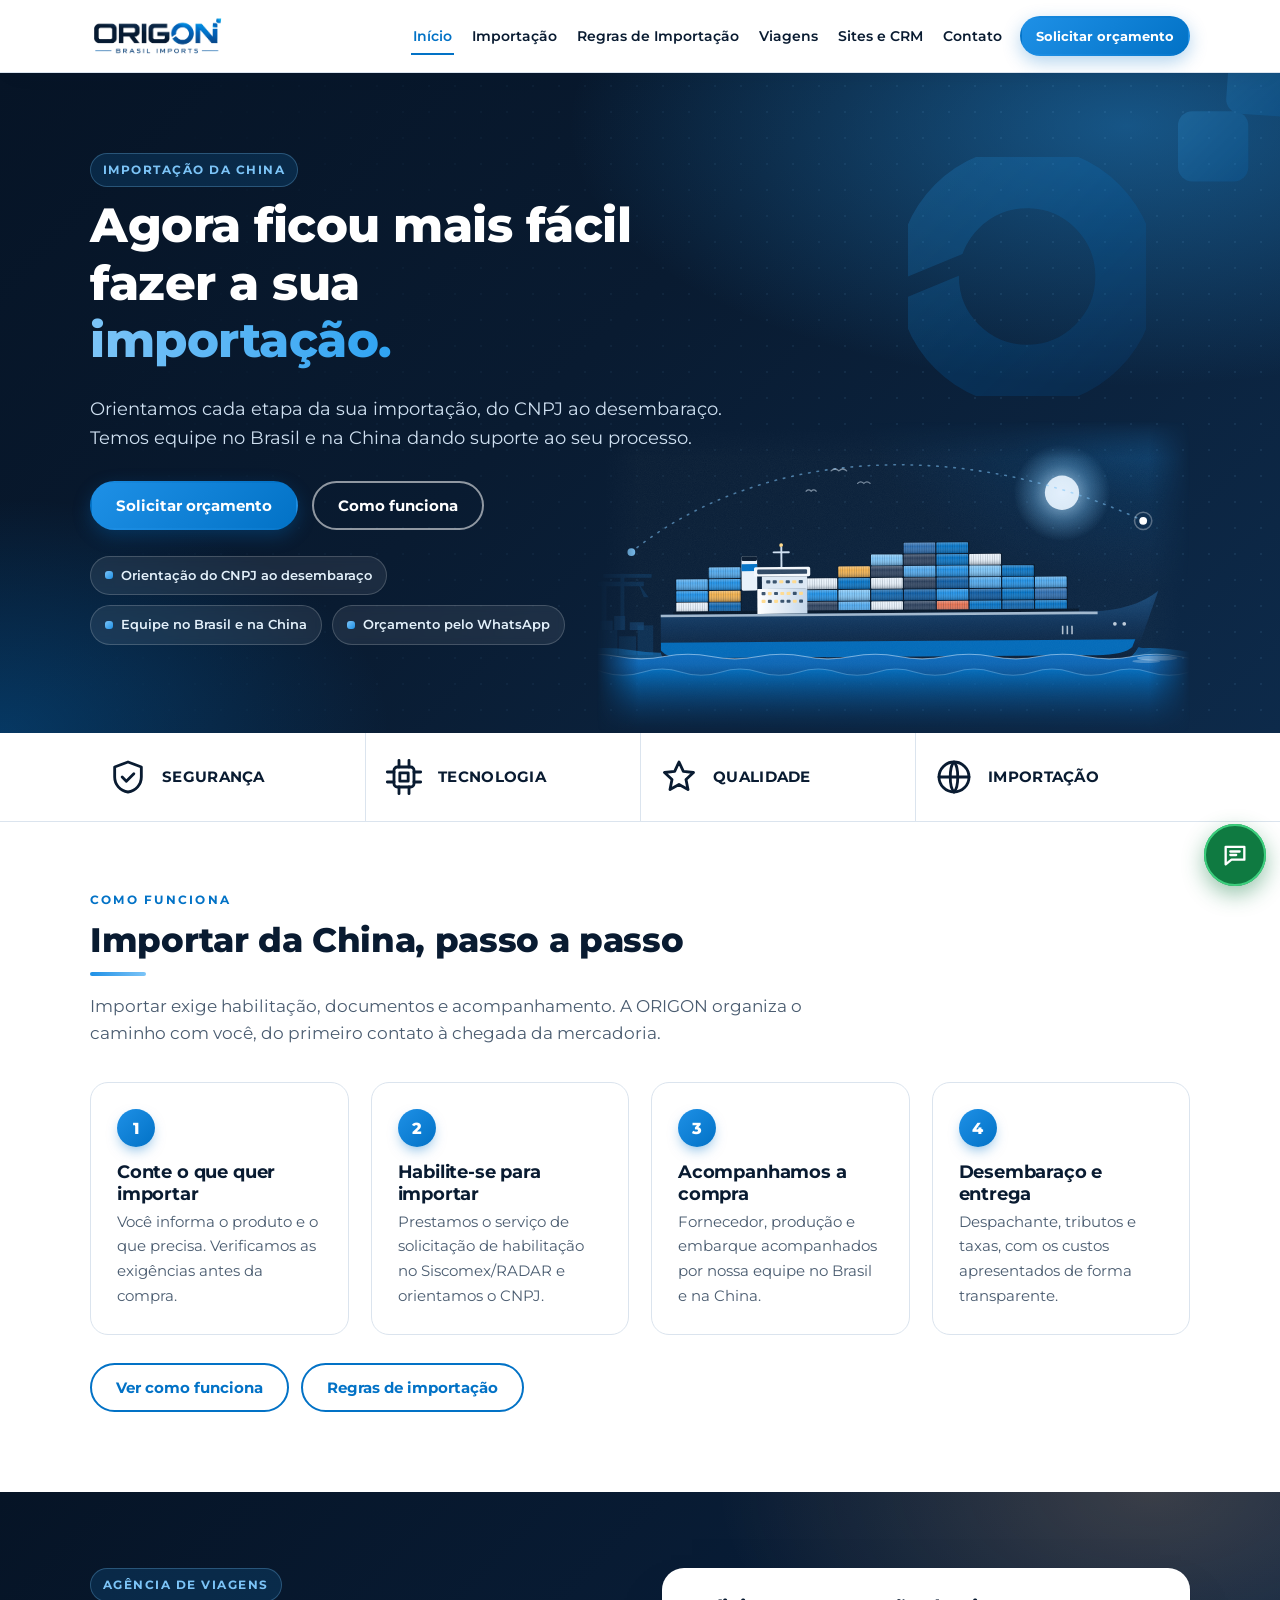
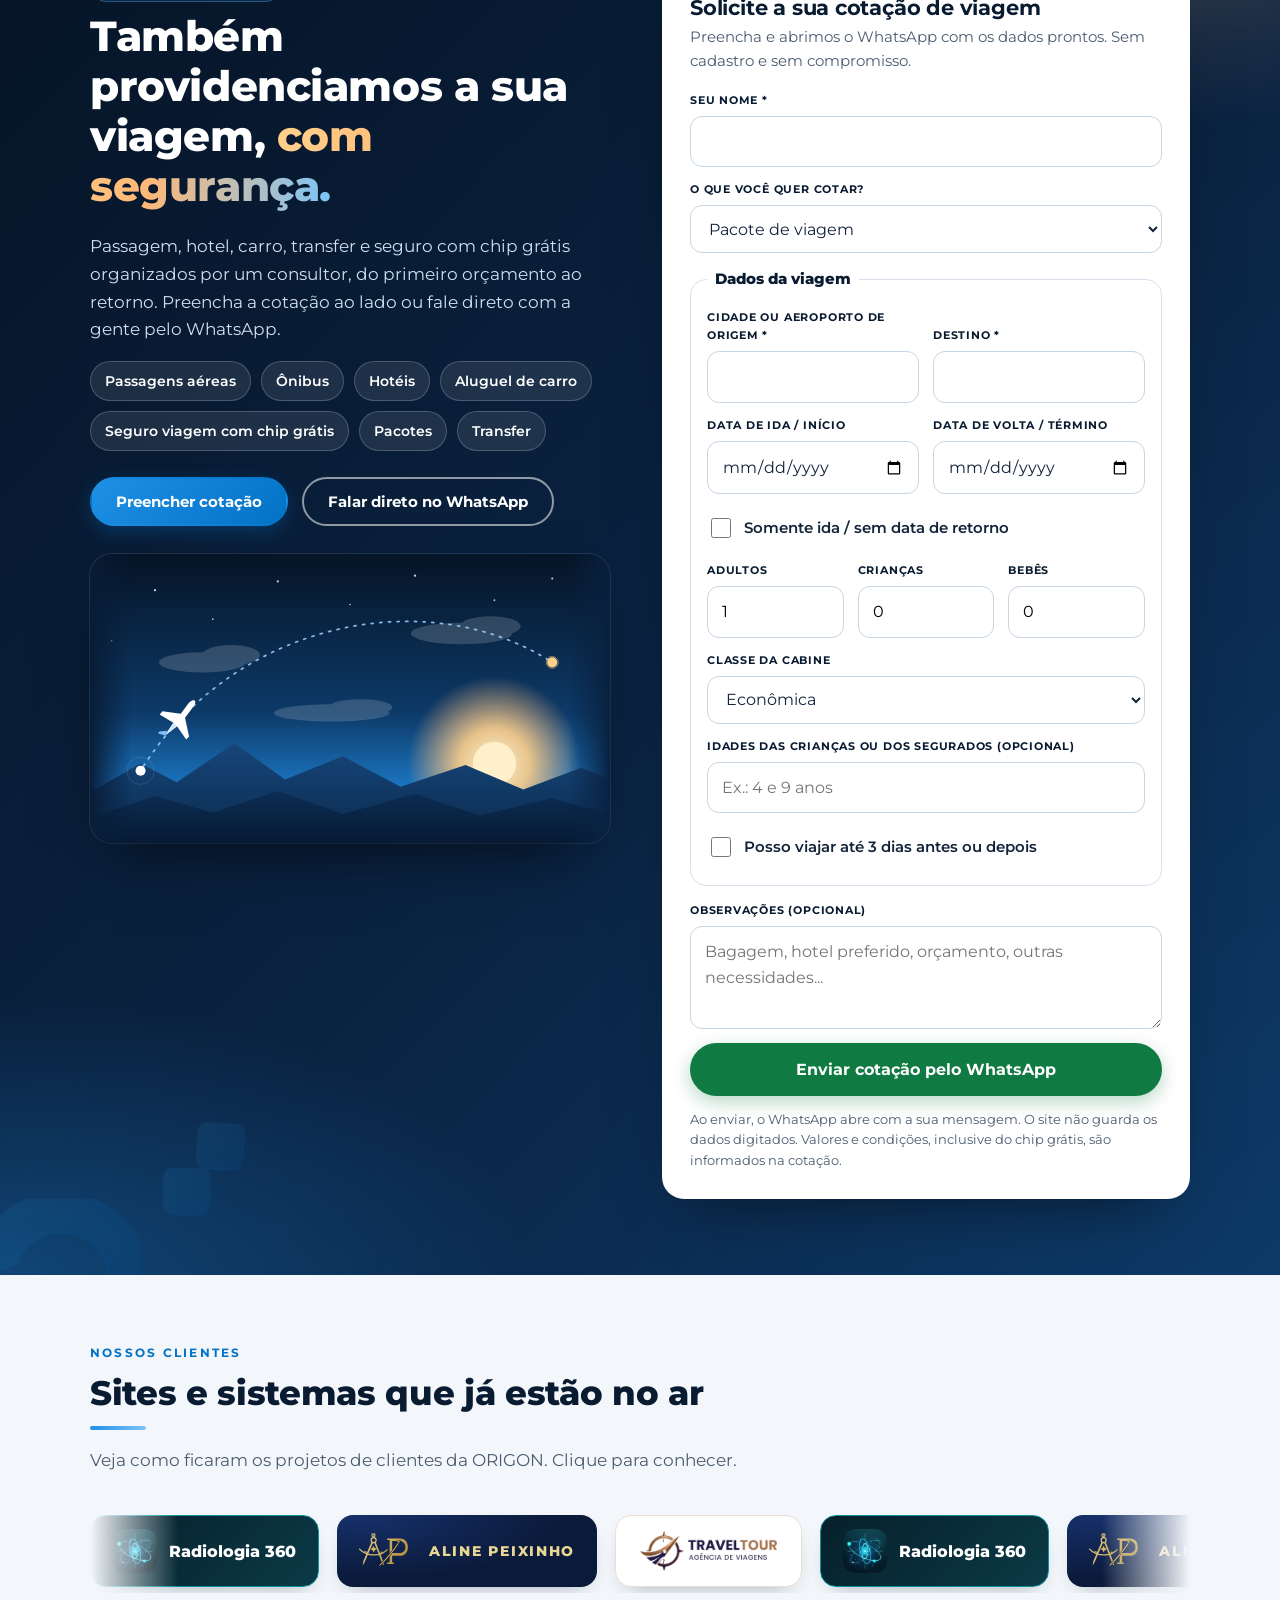
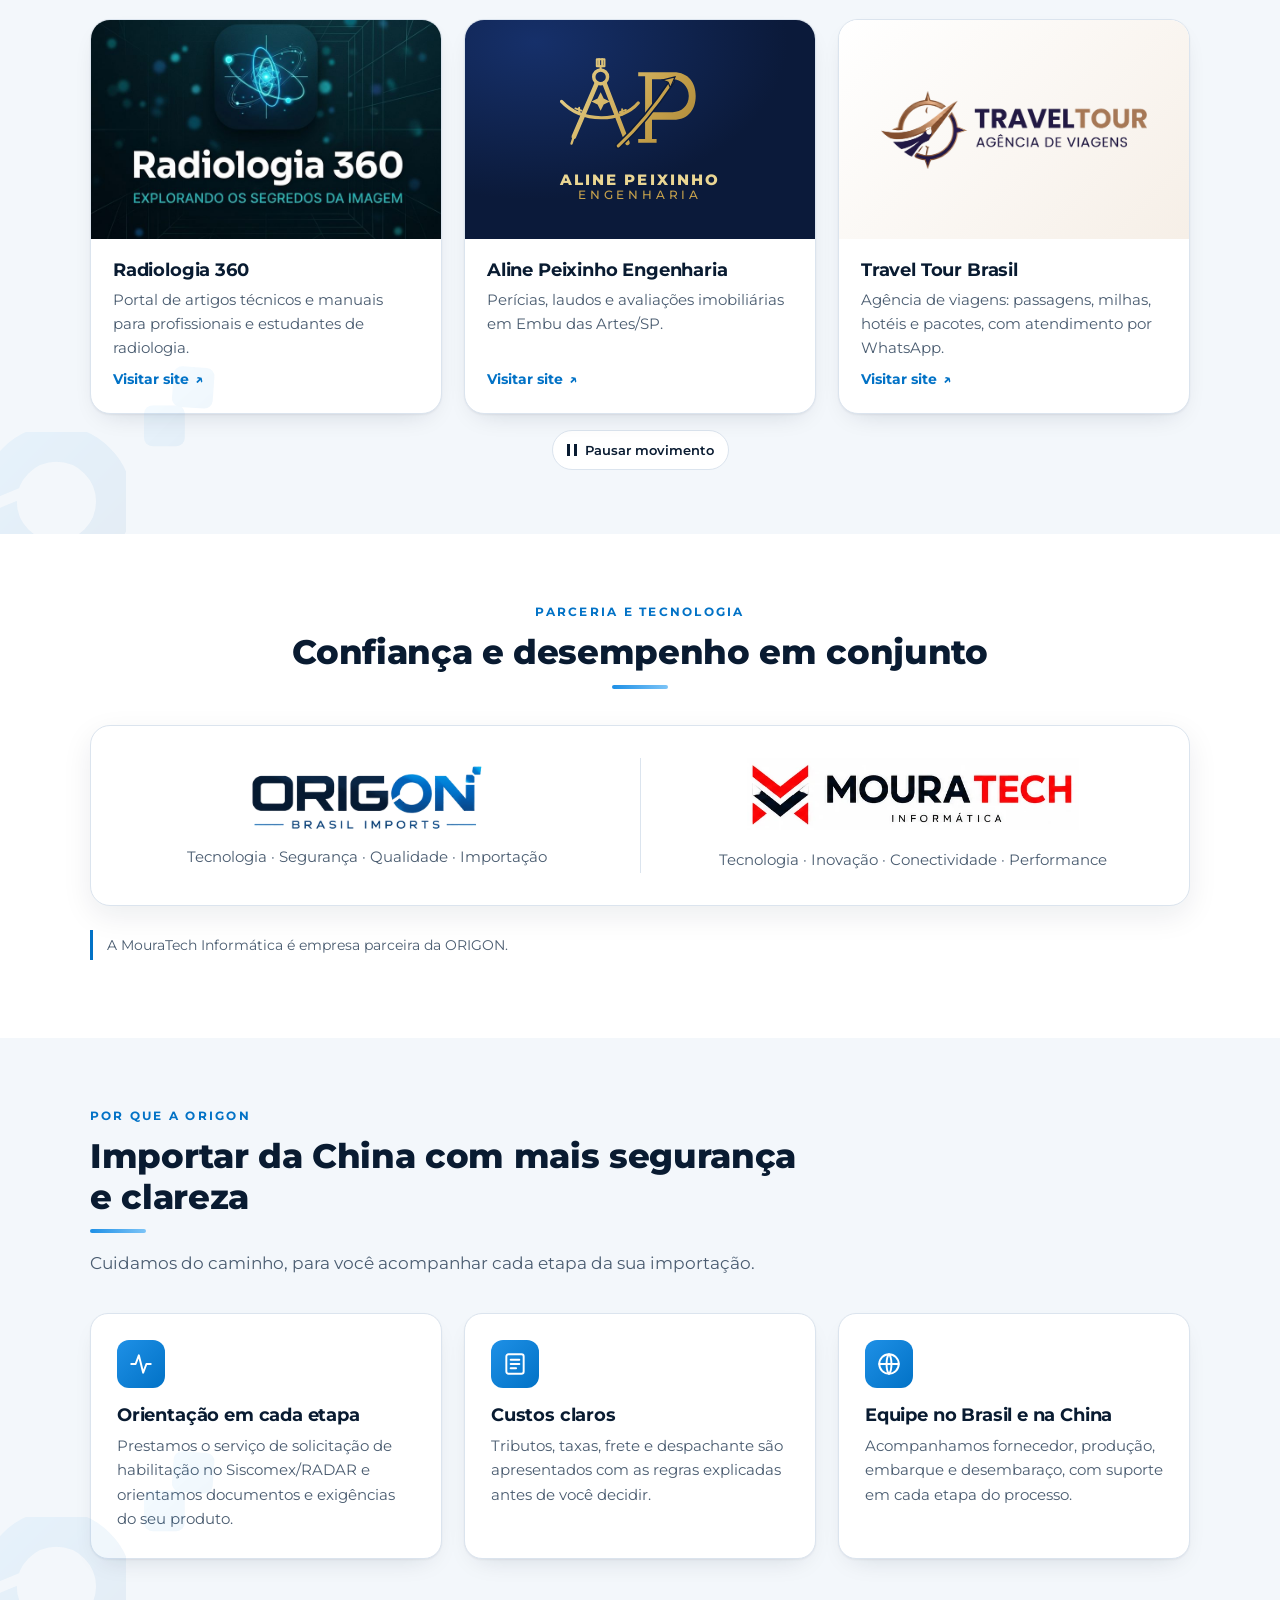
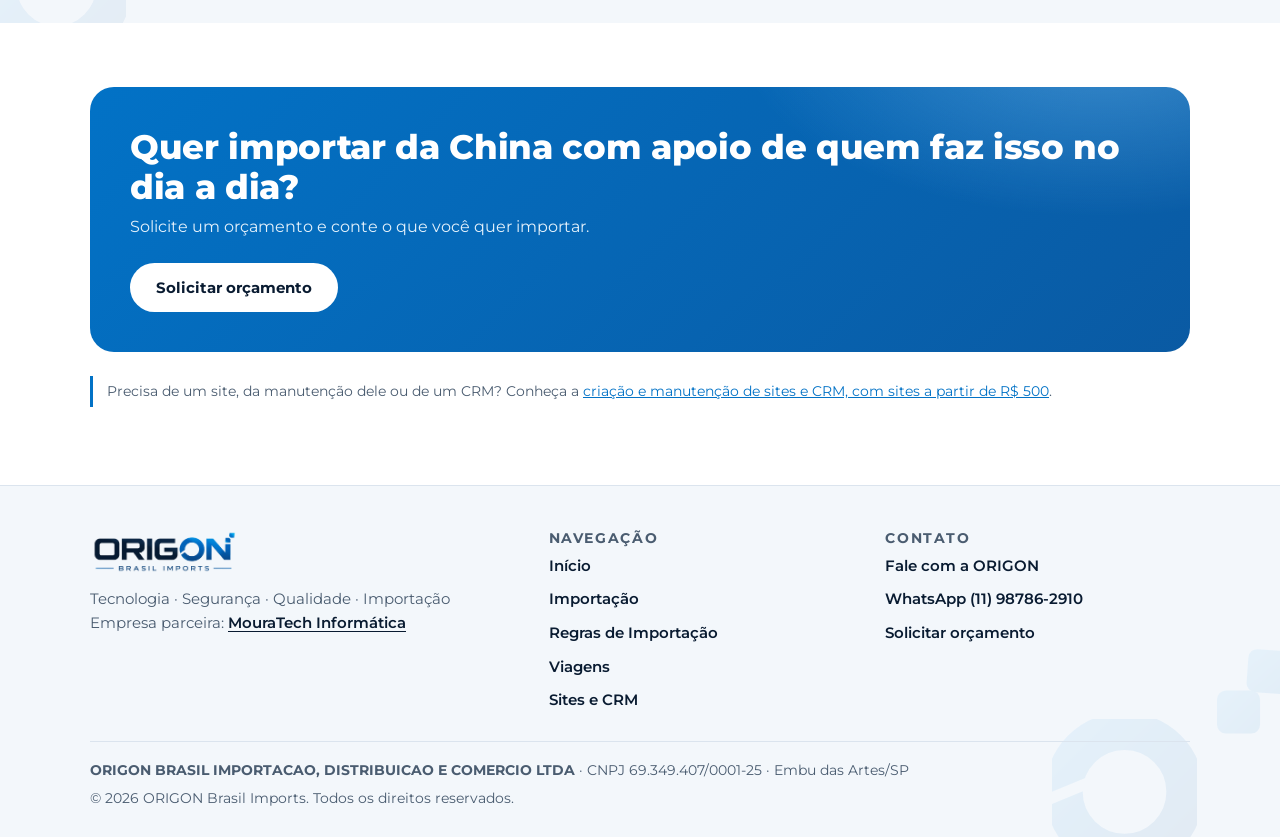
==== commit 770871a1: "Atualiza site de teste: formulario de viagem por tipo (noindex mantido) Co-Authored-By: Claude Sonne" ====
--- a/index.html
+++ b/index.html
@@ -21,7 +21,7 @@
   <link href="https://fonts.googleapis.com/css2?family=Montserrat:wght@400;500;600;700;800&display=swap" rel="stylesheet">
   <link rel="stylesheet" href="css/style.css">
   <link rel="stylesheet" href="css/importacao.css?v=6">
-  <link rel="stylesheet" href="css/marca.css?v=8">
+  <link rel="stylesheet" href="css/marca.css?v=11">
 </head>
 <body>
   <a class="skip-link" href="#conteudo">Ir para o conteúdo</a>
@@ -127,20 +127,84 @@
           <div class="campo campo--full"><label for="v-nome">Seu nome *</label><input id="v-nome" name="nome" type="text" autocomplete="name" required></div>
           <div class="campo campo--full"><label for="v-tipo">O que você quer cotar?</label>
             <select id="v-tipo" name="tipo"><option>Pacote de viagem</option><option>Passagem aérea</option><option>Passagem de ônibus</option><option>Hotel / hospedagem</option><option>Passagem + hotel</option><option>Aluguel de carro</option><option>Seguro viagem com chip grátis</option><option>Transfer</option></select></div>
-          <fieldset class="dados-viagem"><legend>Dados da viagem</legend>
-            <div class="form-grid">
-              <div class="campo"><label for="v-origem">Cidade ou aeroporto de origem *</label><input id="v-origem" name="origem" type="text" required></div>
-              <div class="campo"><label for="v-destino">Destino *</label><input id="v-destino" name="destino" type="text" required></div>
-              <div class="campo"><label for="v-ida">Data de ida / início</label><input id="v-ida" name="ida" type="date"></div>
-              <div class="campo"><label for="v-volta">Data de volta / término</label><input id="v-volta" name="volta" type="date"></div>
-              <label class="check campo--full"><input type="checkbox" name="somenteIda"> Somente ida / sem data de retorno</label>
-              <div class="campo campo--3"><label for="v-adultos">Adultos</label><input id="v-adultos" name="adultos" type="number" inputmode="numeric" min="1" max="9" value="1"></div>
-              <div class="campo campo--3"><label for="v-criancas">Crianças</label><input id="v-criancas" name="criancas" type="number" inputmode="numeric" min="0" max="9" value="0"></div>
-              <div class="campo campo--3"><label for="v-bebes">Bebês</label><input id="v-bebes" name="bebes" type="number" inputmode="numeric" min="0" max="9" value="0"></div>
-              <div class="campo campo--full"><label for="v-classe">Classe da cabine</label>
-                <select id="v-classe" name="classe"><option>Econômica</option><option>Premium econômica</option><option>Executiva</option><option>Primeira classe</option><option>Ainda não sei</option></select></div>
-              <div class="campo campo--full"><label for="v-idades">Idades das crianças ou dos segurados (opcional)</label><input id="v-idades" name="idades" type="text" placeholder="Ex.: 4 e 9 anos"></div>
-              <label class="check campo--full"><input type="checkbox" name="flexivel"> Posso viajar até 3 dias antes ou depois</label>
+          <fieldset class="dados-viagem" id="dados-viagem"><legend id="dados-legenda">Dados da viagem</legend>
+            <div class="grupo" data-grupo="voo" data-legenda="Dados da viagem">
+              <div class="form-grid">
+                <div class="campo"><label for="v-origem">Cidade ou aeroporto de origem *</label><input id="v-origem" name="origem" type="text" required></div>
+                <div class="campo"><label for="v-destino">Destino *</label><input id="v-destino" name="destino" type="text" required></div>
+                <div class="campo"><label for="v-ida">Data de ida / início</label><input id="v-ida" name="ida" type="date" data-inicio></div>
+                <div class="campo"><label for="v-volta">Data de volta / término</label><input id="v-volta" name="volta" type="date" data-fim></div>
+                <label class="check campo--full"><input type="checkbox" name="somenteIda" data-desativa="v-volta"> Somente ida / sem data de retorno</label>
+                <div class="campo campo--3"><label for="v-adultos">Adultos</label><input id="v-adultos" name="adultos" type="number" inputmode="numeric" min="1" max="9" value="1"></div>
+                <div class="campo campo--3"><label for="v-criancas">Crianças</label><input id="v-criancas" name="criancas" type="number" inputmode="numeric" min="0" max="9" value="0"></div>
+                <div class="campo campo--3"><label for="v-bebes">Bebês</label><input id="v-bebes" name="bebes" type="number" inputmode="numeric" min="0" max="9" value="0"></div>
+                <div class="campo campo--full"><label for="v-classe">Classe da cabine</label><select id="v-classe" name="classe"><option>Econômica</option><option>Premium econômica</option><option>Executiva</option><option>Primeira classe</option><option>Ainda não sei</option></select></div>
+                <div class="campo campo--full"><label for="v-idades">Idades das crianças ou dos segurados (opcional)</label><input id="v-idades" name="idades" type="text" placeholder="Ex.: 4 e 9 anos"></div>
+                <label class="check campo--full"><input type="checkbox" name="flexivel"> Posso viajar até 3 dias antes ou depois</label>
+              </div>
+            </div>
+            <div class="grupo" data-grupo="onibus" data-legenda="Dados da viagem de ônibus" hidden>
+              <div class="form-grid">
+                <div class="campo"><label for="b-origem">Cidade de origem *</label><input id="b-origem" name="b_origem" type="text" required></div>
+                <div class="campo"><label for="b-destino">Destino *</label><input id="b-destino" name="b_destino" type="text" required></div>
+                <div class="campo"><label for="b-ida">Data de ida</label><input id="b-ida" name="b_ida" type="date" data-inicio></div>
+                <div class="campo"><label for="b-volta">Data de volta</label><input id="b-volta" name="b_volta" type="date" data-fim></div>
+                <label class="check campo--full"><input type="checkbox" name="b_somenteIda" data-desativa="b-volta"> Somente ida / sem data de retorno</label>
+                <div class="campo"><label for="b-adultos">Adultos</label><input id="b-adultos" name="b_adultos" type="number" inputmode="numeric" min="1" max="9" value="1"></div>
+                <div class="campo"><label for="b-criancas">Crianças</label><input id="b-criancas" name="b_criancas" type="number" inputmode="numeric" min="0" max="9" value="0"></div>
+                <label class="check campo--full"><input type="checkbox" name="b_flexivel"> Posso viajar até 3 dias antes ou depois</label>
+              </div>
+            </div>
+            <div class="grupo" data-grupo="hotel" data-legenda="Dados da hospedagem" hidden>
+              <div class="form-grid">
+                <div class="campo campo--full"><label for="h-destino">Cidade, região ou hotel desejado *</label><input id="h-destino" name="h_destino" type="text" required></div>
+                <div class="campo"><label for="h-entrada">Data de entrada (check-in)</label><input id="h-entrada" name="h_entrada" type="date" data-inicio></div>
+                <div class="campo"><label for="h-saida">Data de saída (check-out)</label><input id="h-saida" name="h_saida" type="date" data-fim></div>
+                <div class="campo campo--3"><label for="h-quartos">Quartos</label><input id="h-quartos" name="h_quartos" type="number" inputmode="numeric" min="1" max="9" value="1"></div>
+                <div class="campo campo--3"><label for="h-adultos">Adultos</label><input id="h-adultos" name="h_adultos" type="number" inputmode="numeric" min="1" max="9" value="2"></div>
+                <div class="campo campo--3"><label for="h-criancas">Crianças</label><input id="h-criancas" name="h_criancas" type="number" inputmode="numeric" min="0" max="9" value="0"></div>
+                <div class="campo campo--full"><label for="h-idades">Idades das crianças (opcional)</label><input id="h-idades" name="h_idades" type="text" placeholder="Ex.: 4 e 9 anos"></div>
+                <div class="campo campo--full"><label for="h-tipo">Tipo de hospedagem</label><select id="h-tipo" name="h_tipo"><option>Hotel</option><option>Pousada</option><option>Resort</option><option>Apartamento / flat</option><option>Ainda não sei</option></select></div>
+                <label class="check campo--full"><input type="checkbox" name="h_cafe"> Quero café da manhã incluso</label>
+                <label class="check campo--full"><input type="checkbox" name="h_flexivel"> Posso viajar até 3 dias antes ou depois</label>
+              </div>
+            </div>
+            <div class="grupo" data-grupo="carro" data-legenda="Dados do aluguel de carro" hidden>
+              <div class="form-grid">
+                <div class="campo campo--full"><label for="c-retirada">Cidade ou aeroporto de retirada *</label><input id="c-retirada" name="c_retirada" type="text" required></div>
+                <label class="check campo--full"><input type="checkbox" name="c_outroLocal" data-mostra="c-devolucao-campo"> Devolver em outro local</label>
+                <div class="campo campo--full" id="c-devolucao-campo" hidden><label for="c-devolucao">Local de devolução</label><input id="c-devolucao" name="c_devolucao" type="text" disabled></div>
+                <div class="campo"><label for="c-data-ret">Data de retirada</label><input id="c-data-ret" name="c_dataRet" type="date" data-inicio></div>
+                <div class="campo campo--3"><label for="c-hora-ret">Hora de retirada</label><input id="c-hora-ret" name="c_horaRet" type="time"></div>
+                <div class="campo"><label for="c-data-dev">Data de devolução</label><input id="c-data-dev" name="c_dataDev" type="date" data-fim></div>
+                <div class="campo campo--3"><label for="c-hora-dev">Hora de devolução</label><input id="c-hora-dev" name="c_horaDev" type="time"></div>
+                <div class="campo campo--full"><label for="c-categoria">Categoria do carro</label><select id="c-categoria" name="c_categoria"><option>Econômico</option><option>Compacto</option><option>Intermediário</option><option>SUV</option><option>Executivo</option><option>Van / minivan</option><option>Ainda não sei</option></select></div>
+                <div class="campo campo--full"><label for="c-cambio">Câmbio</label><select id="c-cambio" name="c_cambio"><option>Tanto faz</option><option>Automático</option><option>Manual</option></select></div>
+                <label class="check campo--full"><input type="checkbox" name="c_jovem"> O condutor tem menos de 25 anos</label>
+                <label class="check campo--full"><input type="checkbox" name="c_flexivel"> Posso retirar até 3 dias antes ou depois</label>
+              </div>
+            </div>
+            <div class="grupo" data-grupo="seguro" data-legenda="Dados do seguro viagem" hidden>
+              <div class="form-grid">
+                <p class="info-chip campo--full"><strong>Chip grátis:</strong> na compra do seguro viagem, o chip é grátis.</p>
+                <div class="campo campo--full"><label for="s-destino">Destino *</label><input id="s-destino" name="s_destino" type="text" required placeholder="País ou região"></div>
+                <div class="campo"><label for="s-inicio">Data de início da viagem</label><input id="s-inicio" name="s_inicio" type="date" data-inicio></div>
+                <div class="campo"><label for="s-fim">Data de término da viagem</label><input id="s-fim" name="s_fim" type="date" data-fim></div>
+                <div class="campo campo--full"><label for="s-segurados">Número de segurados</label><input id="s-segurados" name="s_segurados" type="number" inputmode="numeric" min="1" max="9" value="1"></div>
+                <div class="campo campo--full"><label for="s-idades">Idade de cada segurado *</label><input id="s-idades" name="s_idades" type="text" required placeholder="Ex.: 35, 33 e 8 anos"></div>
+                <label class="check campo--full"><input type="checkbox" name="s_chip" checked> Quero receber o chip grátis na contratação do seguro</label>
+              </div>
+            </div>
+            <div class="grupo" data-grupo="transfer" data-legenda="Dados do transfer" hidden>
+              <div class="form-grid">
+                <div class="campo campo--full"><label for="t-origem">Local de embarque *</label><input id="t-origem" name="t_origem" type="text" required placeholder="Aeroporto, hotel ou endereço"></div>
+                <div class="campo campo--full"><label for="t-destino">Local de destino *</label><input id="t-destino" name="t_destino" type="text" required placeholder="Aeroporto, hotel ou endereço"></div>
+                <div class="campo"><label for="t-data">Data</label><input id="t-data" name="t_data" type="date"></div>
+                <div class="campo campo--3"><label for="t-hora">Hora</label><input id="t-hora" name="t_hora" type="time"></div>
+                <div class="campo campo--3"><label for="t-passageiros">Passageiros</label><input id="t-passageiros" name="t_passageiros" type="number" inputmode="numeric" min="1" max="9" value="1"></div>
+                <div class="campo campo--3"><label for="t-bagagens">Bagagens</label><input id="t-bagagens" name="t_bagagens" type="number" inputmode="numeric" min="0" max="9" value="0"></div>
+                <label class="check campo--full"><input type="checkbox" name="t_volta"> Preciso também do transfer de volta</label>
+              </div>
             </div>
           </fieldset>
           <div class="campo campo--full campo--obs"><label for="v-obs">Observações (opcional)</label><textarea id="v-obs" name="obs" rows="3" placeholder="Bagagem, hotel preferido, orçamento, outras necessidades..."></textarea></div>
@@ -324,6 +388,6 @@
   <script src="js/config.js?v=2"></script>
   <script src="js/main.js?v=7"></script>
   <script src="js/carrossel.js?v=1"></script>
-  <script src="js/formularios.js?v=3"></script>
+  <script src="js/formularios.js?v=4"></script>
 </body>
 </html>
--- a/css/marca.css
+++ b/css/marca.css
@@ -259,3 +259,15 @@
 .panel .intro-painel { margin-bottom: 12px; }
 .panel .fazemos { margin: 16px 0 12px; padding: 14px 16px; border-radius: 12px; background: rgba(30,144,230,.18); border-left: 3px solid #7cc4f7; color: #fff; }
 .panel .fazemos strong { color: #fff; }
+
+/* Formulário de viagem: grupos de campos por tipo de cotação */
+.grupo[hidden] { display: none; }
+.form-card--viagem input[type="time"], .form-card--viagem input[type="date"] { width: 100%; padding: 12px 14px; min-height: 48px; border: 1px solid #c6d4e3; border-radius: 12px; font: inherit; font-size: 1rem; color: var(--ink); background: #fff; }
+.form-card--viagem input[type="time"]:focus { outline: 3px solid rgba(2,114,198,.28); border-color: var(--blue); }
+.form-card--viagem input:disabled { background: #eef2f6; color: #8a99aa; cursor: not-allowed; }
+.dados-viagem .campo--full[hidden] { display: none; }
+.info-chip { margin: 0 0 4px; padding: 12px 14px; border-radius: 12px; background: rgba(15,122,65,.1); border: 1px solid rgba(15,122,65,.35); color: #0b5a30; font-size: .92rem; grid-column: 1 / -1; }
+.info-chip strong { color: #0b5a30; }
+.viagens .info-chip, .form-card .info-chip { color: #0b5a30 !important; max-width: none; font-size: .92rem; }
+.viagens .info-chip strong { color: #0b5a30; }
+@media (max-width: 560px) { .dados-viagem .campo:has(input[type="time"]) { grid-column: 1 / -1; } }
